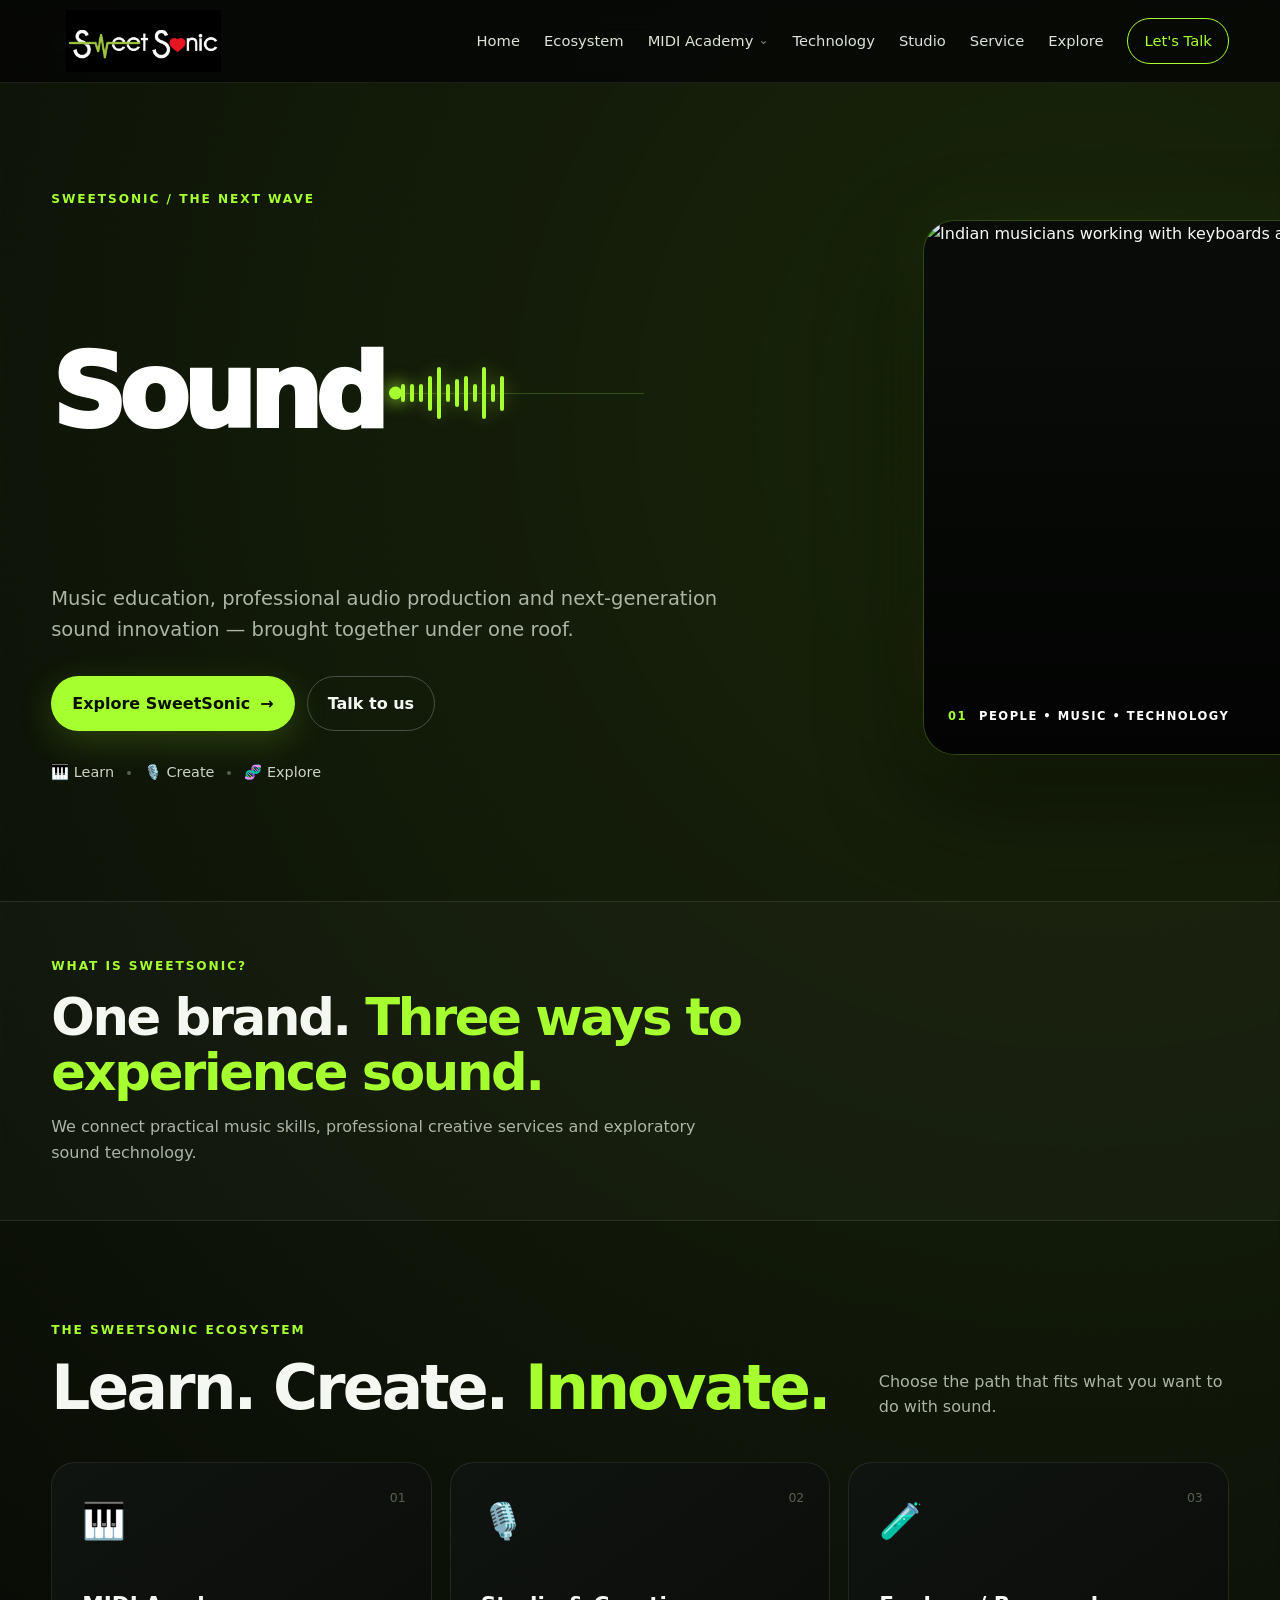
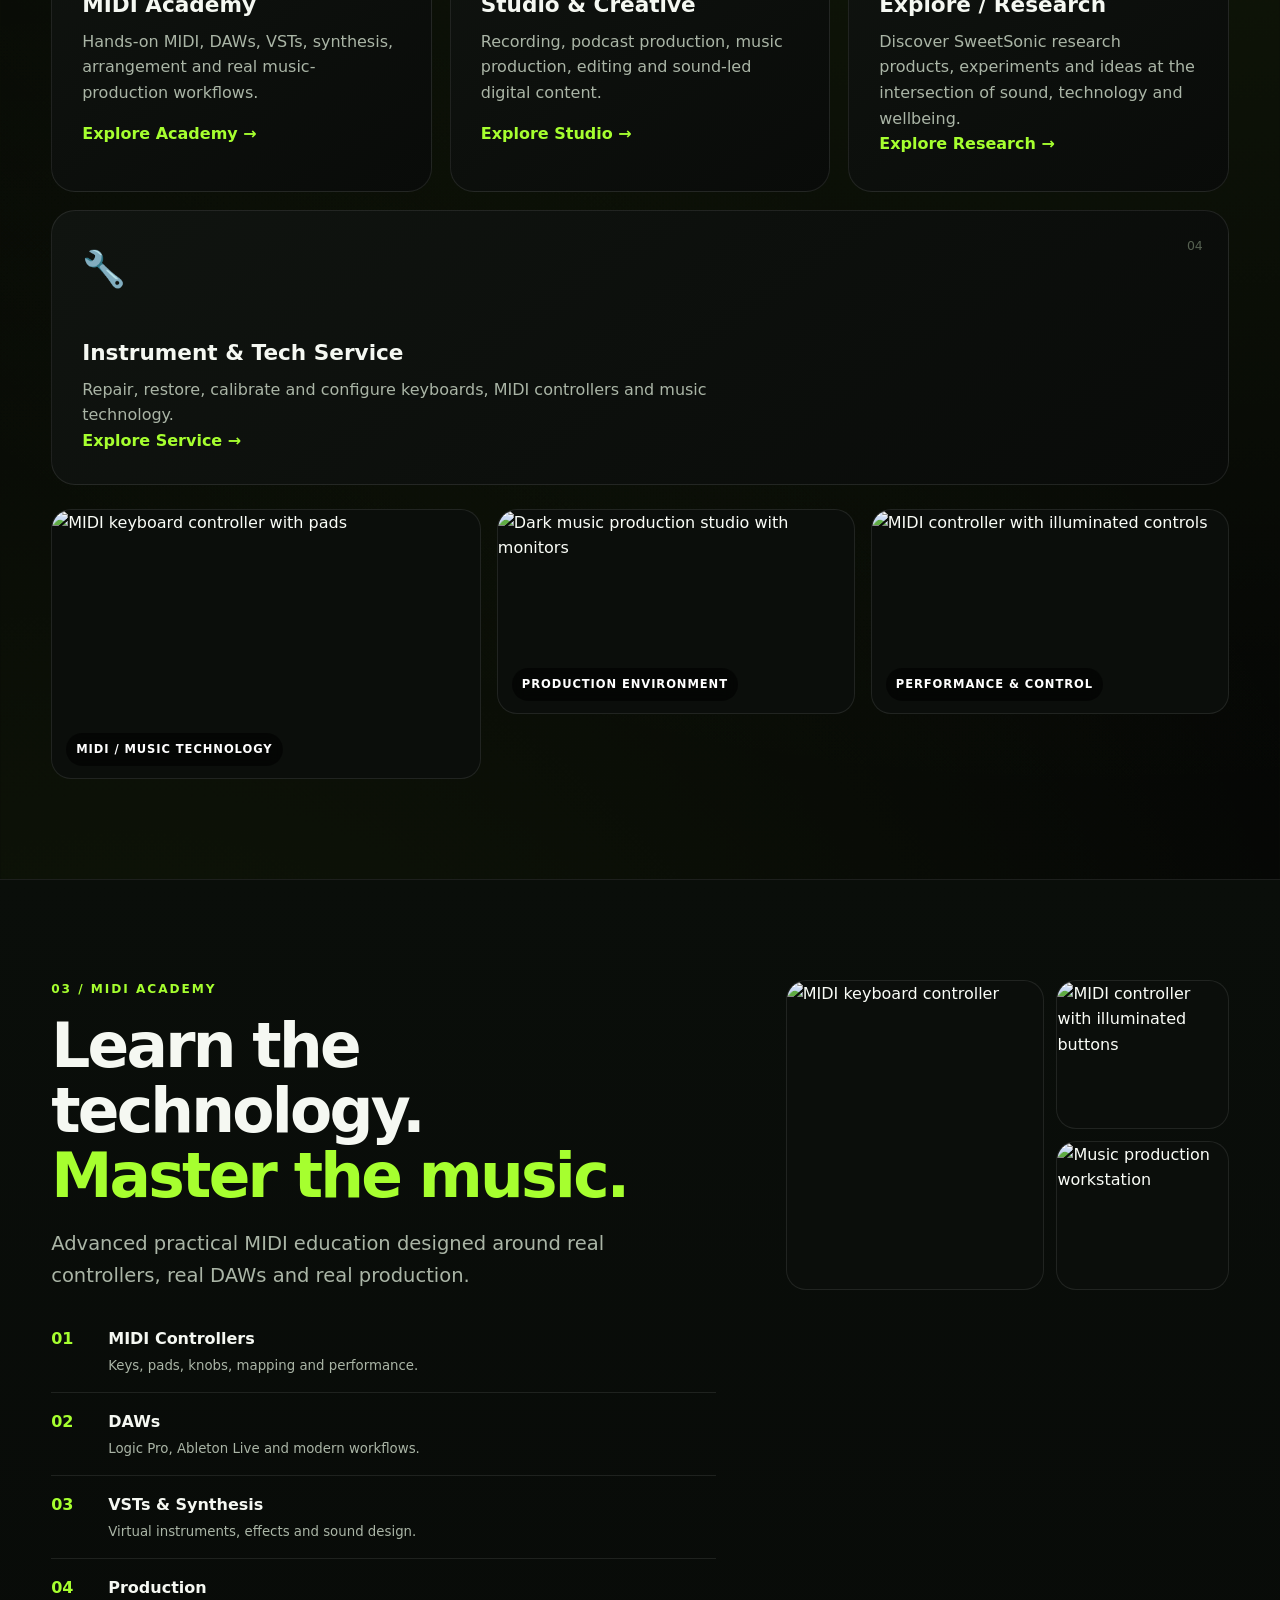
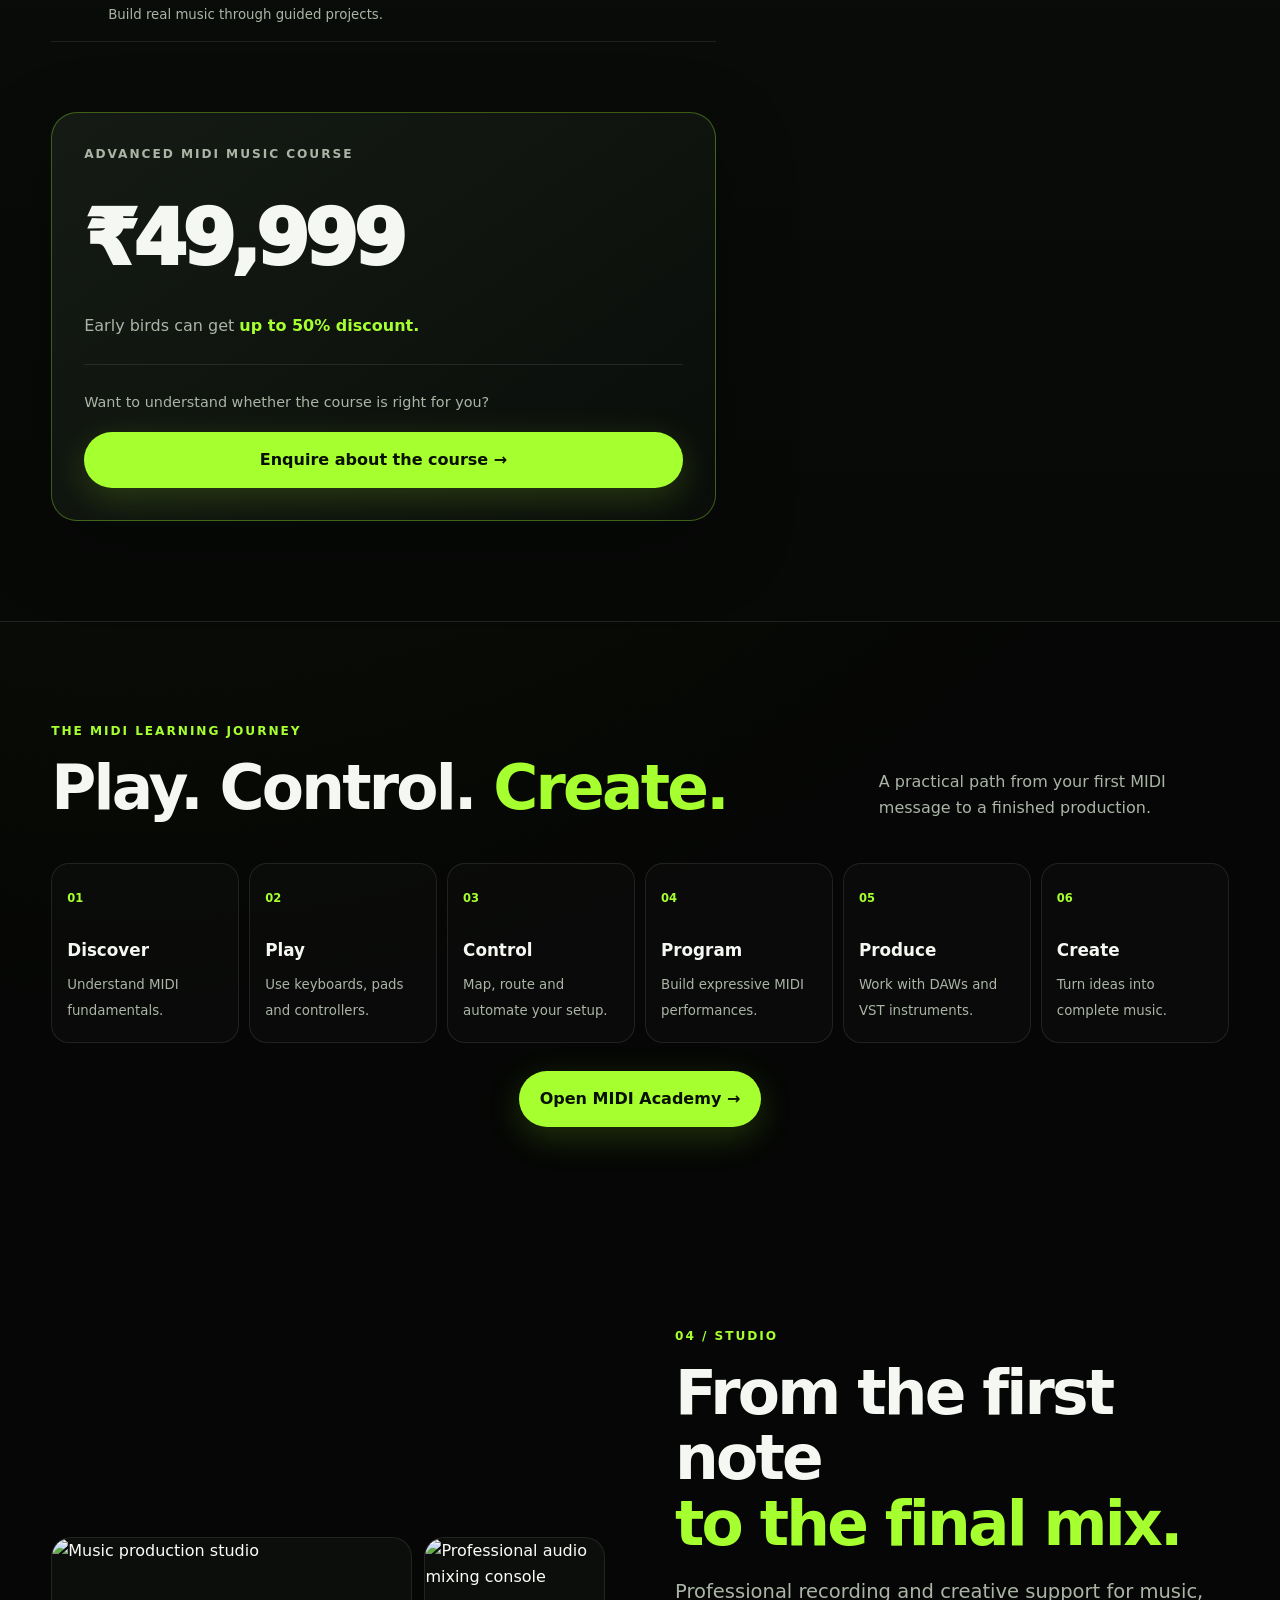
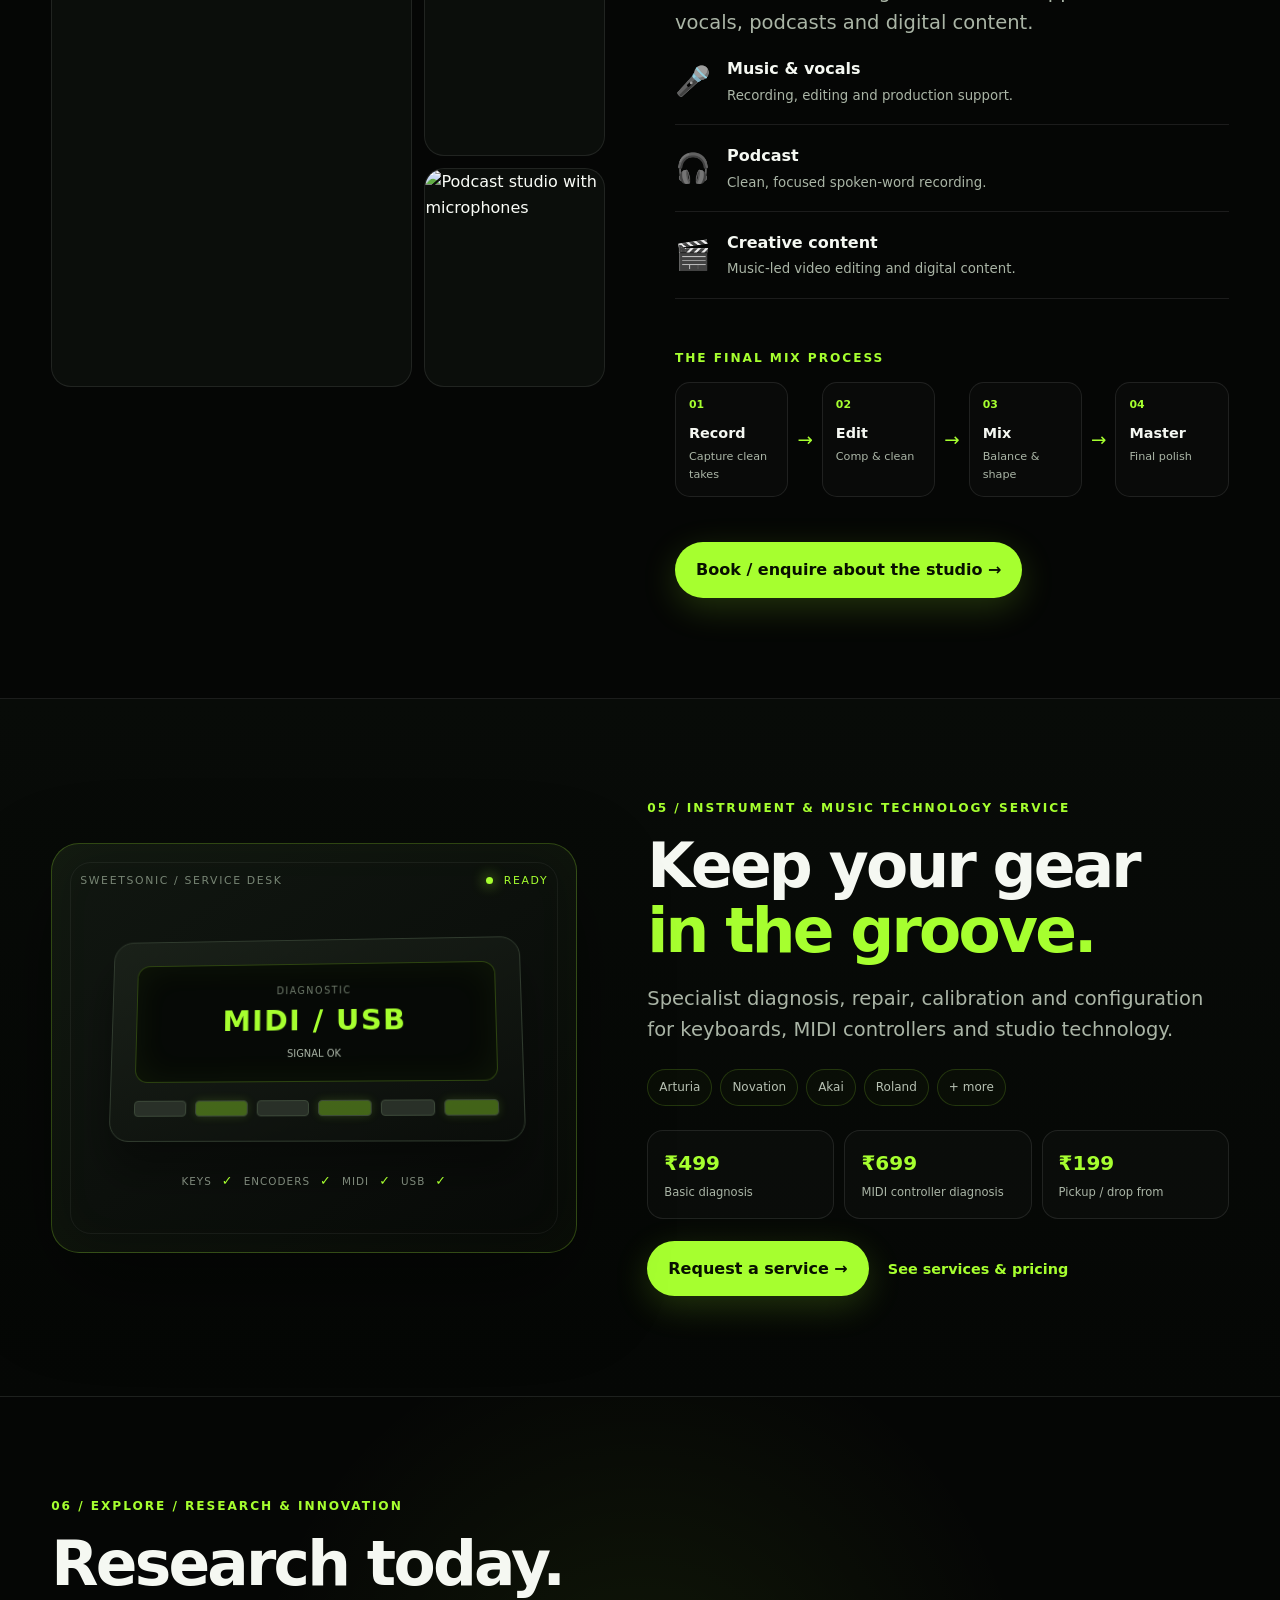
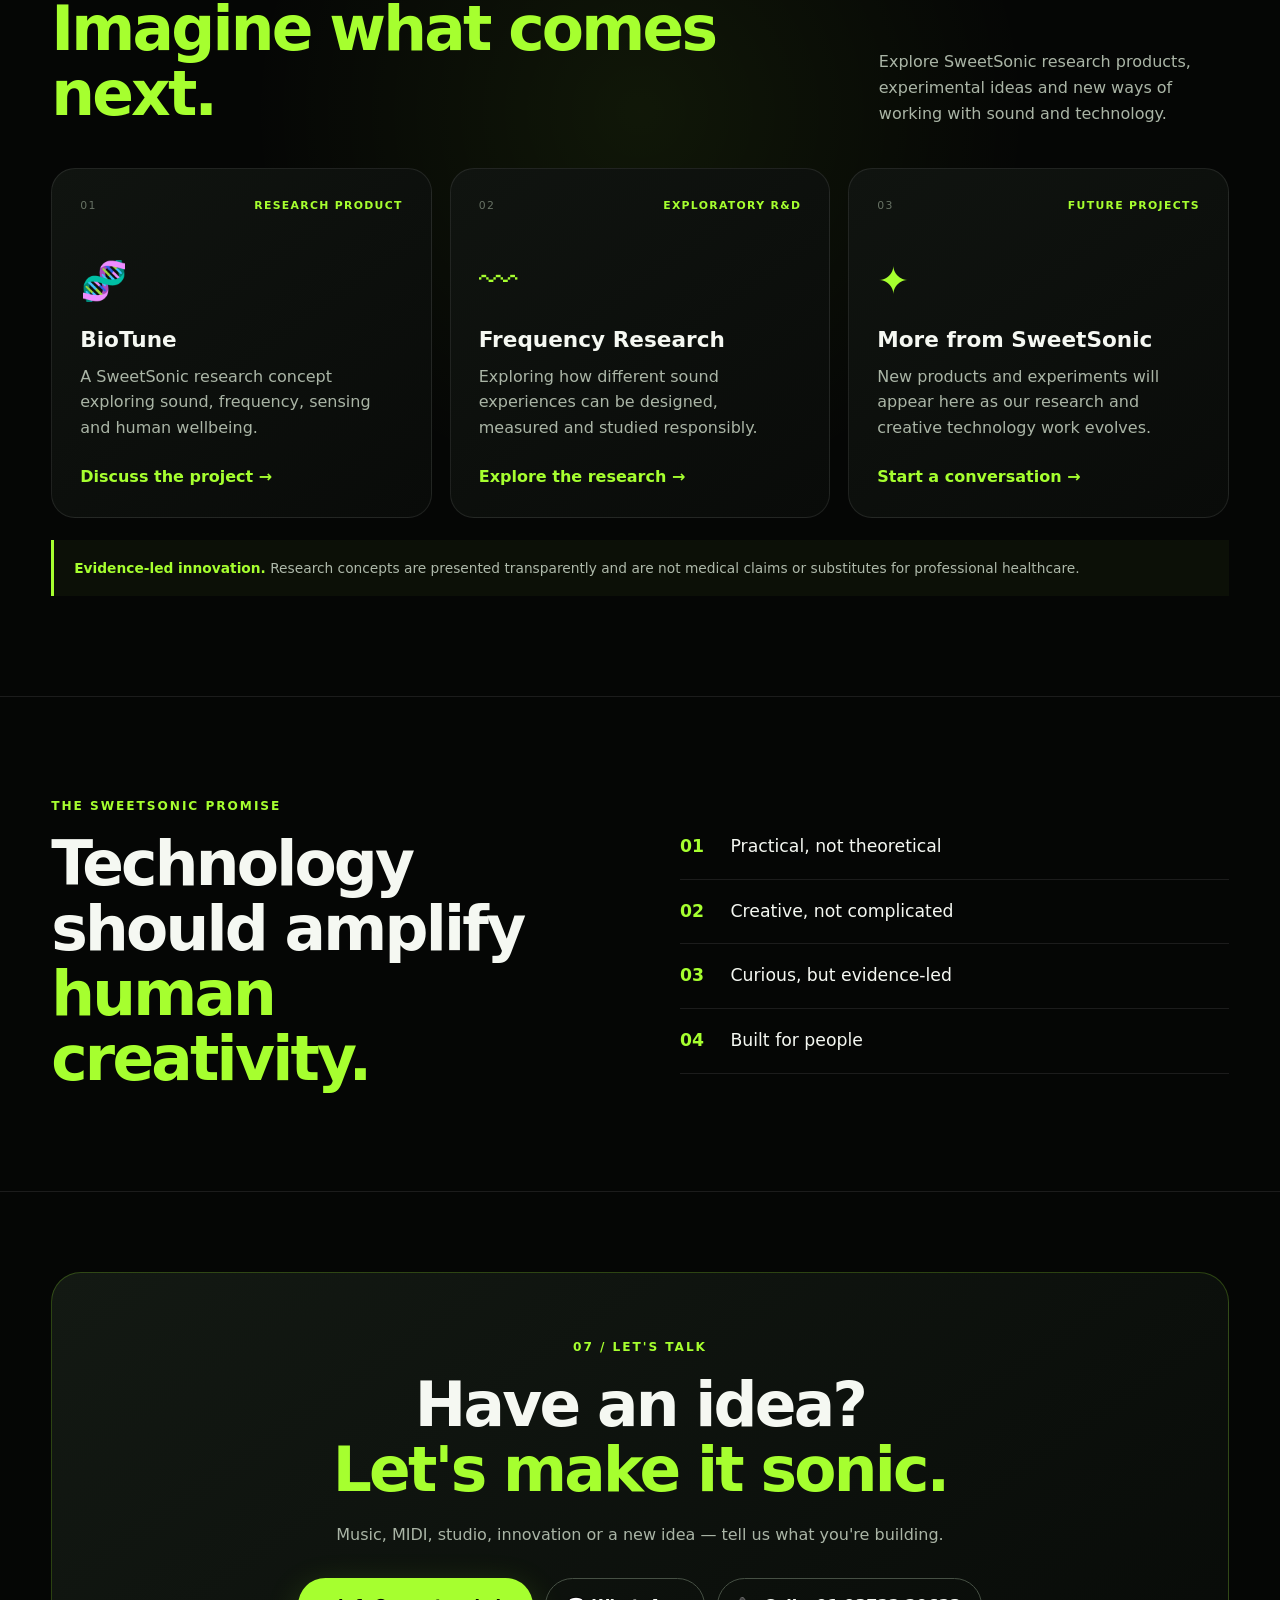
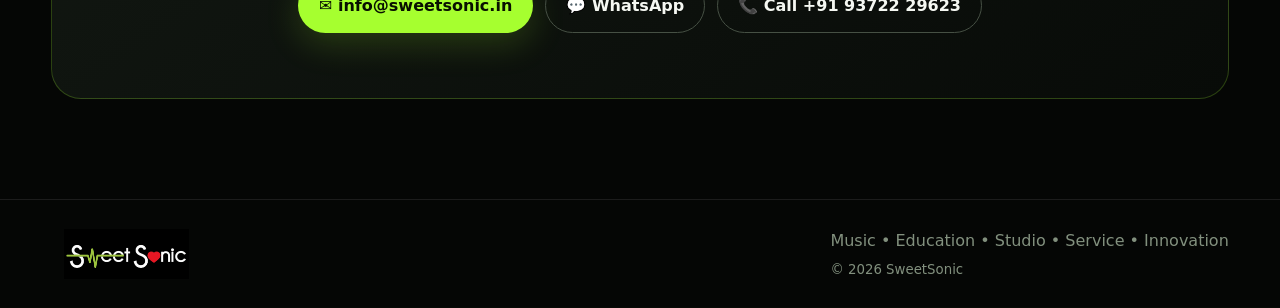
==== index.html @ 9c57d152 "Add files via upload DJ course SEO  BioTune move" ====
<!doctype html>
<html lang="en">
<head>
  <meta charset="utf-8">
  <meta name="viewport" content="width=device-width,initial-scale=1">
  <meta name="description" content="SweetSonic — music education, recording, creative technology and exploratory research.">
  <meta name="theme-color" content="#050605">
  <title>SweetSonic — Sound. Technology. Creativity.</title>
  <link rel="stylesheet" href="styles.css">
</head>
<body>
  <header class="site-header">
    <div class="container nav">
      <a class="brand" href="#home" aria-label="SweetSonic home">
        <img src="assets/SweetSonicLogo.jpg" alt="SweetSonic logo">
      </a>
      <button class="menu-toggle" aria-label="Open menu" aria-expanded="false">☰</button>
      <nav class="nav-links" aria-label="Primary navigation">
        <a href="index.html#home">Home</a>
        <a href="index.html#ecosystem">Ecosystem</a>
        <div class="nav-dropdown">
          <a class="nav-parent" href="midi-academy.html">MIDI Academy <span>⌄</span></a>
          <div class="nav-menu">
            <a href="midi-academy.html">Academy Overview</a>
            <a href="midi-curriculum.html">Course Curriculum</a>
            <a href="midi-lab.html">MIDI Lab</a>
            <a href="midi-projects.html">Practical Projects</a>
            <a href="midi-enrol.html">Fees & Enrolment</a>
          </div>
        </div>
        <a href="index.html#ecosystem">Technology</a><a href="index.html#studio">Studio</a>
        <a href="instrument-service.html">Service</a>
        <a href="index.html#explore">Explore</a>
        <a href="index.html#contact" class="nav-cta">Let's Talk</a>
      </nav>
    </div>
  </header>

  <main id="home">
    <section class="hero section-grid">
      <div class="hero-copy reveal">
        <p class="eyebrow">SWEETSONIC / THE NEXT WAVE</p>
        <div class="hero-title" aria-label="Sound, Technology, Creativity">
          <div class="hero-word active" data-stage="sound">
            <span class="word-main">Sound</span>
            <span class="word-signal" aria-hidden="true">
              <i></i><i></i><i></i><i></i><i></i><i></i><i></i><i></i><i></i><i></i><i></i><i></i>
              <b></b>
            </span>
          </div>
          <div class="hero-word" data-stage="technology">
            <span class="word-main">Technology</span>
            <span class="tech-circuit" aria-hidden="true">
              <i></i><i></i><i></i><i></i>
              <b></b><b></b><b></b>
            </span>
          </div>
          <div class="hero-word" data-stage="creativity">
            <span class="word-main">Creativity</span>
            <span class="word-heart" aria-hidden="true">♥</span>
          </div>
        </div>
        <p class="hero-lead">
          Music education, professional audio production and next-generation sound innovation —
          brought together under one roof.
        </p>
        <div class="actions">
          <a class="btn btn-primary" href="#ecosystem">Explore SweetSonic <span>→</span></a>
          <a class="btn btn-ghost" href="#contact">Talk to us</a>
        </div>
        <div class="micro-proof">
          <span>🎹 Learn</span><i></i><span>🎙️ Create</span><i></i><span>🧬 Explore</span>
        </div>
      </div>

      <div class="hero-visual reveal">
        <div class="orb orb-a"></div>
        <div class="orb orb-b"></div>
        <div class="hero-media-carousel" aria-label="SweetSonic music, technology and people showcase">
          <div class="hero-slide active">
            <img src="assets/sweetsonic-hero-people-gear.jpg" alt="Indian musicians working with keyboards and music technology in a studio">
            <div class="hero-slide-caption"><span>01</span><strong>PEOPLE • MUSIC • TECHNOLOGY</strong></div>
          </div>
          <div class="hero-slide">
            <img src="https://images.unsplash.com/photo-1781624448097-4e78d7d919f3?auto=format&fit=crop&fm=jpg&q=85&w=1800" alt="MIDI keyboard controller and modern music production setup">
            <div class="hero-slide-caption"><span>02</span><strong>MIDI • GEAR • CREATION</strong></div>
          </div>
          <div class="hero-slide">
            <img src="https://images.unsplash.com/photo-1712530708772-49749a0bad58?auto=format&fit=crop&fm=jpg&q=85&w=1800" alt="Music producer working in a professional recording studio">
            <div class="hero-slide-caption"><span>03</span><strong>STUDIO • PRODUCTION • SOUND</strong></div>
          </div>
          <div class="hero-slide-dots" aria-hidden="true"><i class="active"></i><i></i><i></i></div>
        </div>
      </div>
    </section>

    <section class="positioning">
      <div class="container positioning-inner reveal">
        <p class="eyebrow">WHAT IS SWEETSONIC?</p>
        <h2>One brand. <span>Three ways to experience sound.</span></h2>
        <p>We connect practical music skills, professional creative services and exploratory sound technology.</p>
      </div>
    </section>

    <section id="ecosystem" class="section">
      <div class="container">
        <div class="section-heading reveal">
          <div><p class="eyebrow">THE SWEETSONIC ECOSYSTEM</p><h2>Learn. Create. <span>Innovate.</span></h2></div>
          <p>Choose the path that fits what you want to do with sound.</p>
        </div>
        <div class="eco-grid">
          <article class="eco-card reveal">
            <div class="card-number">01</div>
            <div class="icon">🎹</div>
            <h3>MIDI Academy</h3>
            <p>Hands-on MIDI, DAWs, VSTs, synthesis, arrangement and real music-production workflows.</p>
            <a href="midi-academy.html">Explore Academy →</a>
          </article>
          <article class="eco-card reveal">
            <div class="card-number">02</div>
            <div class="icon">🎙️</div>
            <h3>Studio & Creative</h3>
            <p>Recording, podcast production, music production, editing and sound-led digital content.</p>
            <a href="#studio">Explore Studio →</a>
          </article>
          <article class="eco-card reveal">
            <div class="card-number">03</div>
            <div class="icon">🧪</div>
            <h3>Explore / Research</h3>
            <p>Discover SweetSonic research products, experiments and ideas at the intersection of sound, technology and wellbeing.</p>
            <a href="#explore">Explore Research →</a>
          </article>
          <article class="eco-card reveal service-eco-card">
            <div class="card-number">04</div>
            <div class="icon">🔧</div>
            <h3>Instrument & Tech Service</h3>
            <p>Repair, restore, calibrate and configure keyboards, MIDI controllers and music technology.</p>
            <a href="instrument-service.html">Explore Service →</a>
          </article>
        </div>

      <div class="ecosystem-gallery reveal">
        <figure><img src="https://images.unsplash.com/photo-1781624448097-4e78d7d919f3?auto=format&fit=crop&fm=jpg&ixid=M3wxMjA3fDB8MHxwaG90by1wYWd8Hx8fGVufDB8fHx8fA%3D%3D&ixlib=rb-4.1.0&q=60&w=3000" alt="MIDI keyboard controller with pads"><figcaption>MIDI / Music Technology</figcaption></figure>
        <figure><img src="https://images.unsplash.com/photo-1712530708772-49749a0bad58?auto=format&fit=crop&fm=jpg&ixid=M3wxMjA3fDB8MHxwaG90by1wYWd8Hx8fGVufDB8fHx8fA%3D%3D&ixlib=rb-4.1.0&q=60&w=3000" alt="Dark music production studio with monitors"><figcaption>Production Environment</figcaption></figure>
        <figure><img src="https://images.unsplash.com/photo-1783910823192-0d5c1f054730?auto=format&fit=crop&fm=jpg&ixid=M3wxMjA3fDB8MHxwaG90by1wYWd8Hx8fGVufDB8fHx8fA%3D%3D&ixlib=rb-4.1.0&q=60&w=3000" alt="MIDI controller with illuminated controls"><figcaption>Performance & Control</figcaption></figure>
      </div>
    </div>
    </section>

    <section id="academy" class="section dark-band">
      <div class="container money-grid">
        <div class="reveal">
          <p class="eyebrow">03 / MIDI ACADEMY</p>
          <h2>Learn the technology.<br><span>Master the music.</span></h2>
          <p class="lead">Advanced practical MIDI education designed around real controllers, real DAWs and real production.</p>
          <div class="feature-list">
            <div><b>01</b><span><strong>MIDI Controllers</strong><small>Keys, pads, knobs, mapping and performance.</small></span></div>
            <div><b>02</b><span><strong>DAWs</strong><small>Logic Pro, Ableton Live and modern workflows.</small></span></div>
            <div><b>03</b><span><strong>VSTs & Synthesis</strong><small>Virtual instruments, effects and sound design.</small></span></div>
            <div><b>04</b><span><strong>Production</strong><small>Build real music through guided projects.</small></span></div>
          </div>
        </div>
        <div class="academy-gallery reveal">
          <figure class="academy-main"><img src="https://images.unsplash.com/photo-1781624448097-4e78d7d919f3?auto=format&fit=crop&fm=jpg&ixid=M3wxMjA3fDB8MHxwaG90by1wYWd8Hx8fGVufDB8fHx8fA%3D%3D&ixlib=rb-4.1.0&q=60&w=3000" alt="MIDI keyboard controller"></figure>
          <div class="academy-mini">
            <figure><img src="https://images.unsplash.com/photo-1783910823192-0d5c1f054730?auto=format&fit=crop&fm=jpg&ixid=M3wxMjA3fDB8MHxwaG90by1wYWd8Hx8fGVufDB8fHx8fA%3D%3D&ixlib=rb-4.1.0&q=60&w=3000" alt="MIDI controller with illuminated buttons"></figure>
            <figure><img src="https://images.unsplash.com/photo-1712530708772-49749a0bad58?auto=format&fit=crop&fm=jpg&ixid=M3wxMjA3fDB8MHxwaG90by1wYWd8Hx8fGVufDB8fHx8fA%3D%3D&ixlib=rb-4.1.0&q=60&w=3000" alt="Music production workstation"></figure>
          </div>
        </div>
        <aside class="price-card reveal">
          <p class="eyebrow">ADVANCED MIDI MUSIC COURSE</p>
          <div class="price">₹49,999</div>
          <p>Early birds can get <strong>up to 50% discount.</strong></p>
          <div class="price-divider"></div>
          <p class="small">Want to understand whether the course is right for you?</p>
          <a class="btn btn-primary full" href="mailto:info@sweetsonic.in?subject=MIDI%20Academy%20Enquiry">Enquire about the course →</a>
        </aside>
      </div>
    </section>

    <section class="section academy-journey-home">
      <div class="container">
        <div class="section-heading reveal">
          <div><p class="eyebrow">THE MIDI LEARNING JOURNEY</p><h2>Play. Control. <span>Create.</span></h2></div>
          <p>A practical path from your first MIDI message to a finished production.</p>
        </div>
        <div class="journey-grid">
          <a class="journey-card reveal" href="midi-curriculum.html"><b>01</b><strong>Discover</strong><small>Understand MIDI fundamentals.</small></a>
          <a class="journey-card reveal" href="midi-curriculum.html"><b>02</b><strong>Play</strong><small>Use keyboards, pads and controllers.</small></a>
          <a class="journey-card reveal" href="midi-lab.html"><b>03</b><strong>Control</strong><small>Map, route and automate your setup.</small></a>
          <a class="journey-card reveal" href="midi-curriculum.html"><b>04</b><strong>Program</strong><small>Build expressive MIDI performances.</small></a>
          <a class="journey-card reveal" href="midi-lab.html"><b>05</b><strong>Produce</strong><small>Work with DAWs and VST instruments.</small></a>
          <a class="journey-card reveal" href="midi-projects.html"><b>06</b><strong>Create</strong><small>Turn ideas into complete music.</small></a>
        </div>
        <div class="center-action reveal"><a class="btn btn-primary" href="midi-academy.html">Open MIDI Academy →</a></div>
      </div>
    </section>

    <section id="studio" class="section">
      <div class="container studio-grid">
        <div class="studio-visual reveal">
          <div class="studio-photo-grid">
            <figure class="studio-photo-main"><img src="https://images.unsplash.com/photo-1712530708772-49749a0bad58?auto=format&fit=crop&fm=jpg&ixid=M3wxMjA3fDB8MHxwaG90by1wYWd8Hx8fGVufDB8fHx8fA%3D%3D&ixlib=rb-4.1.0&q=60&w=3000" alt="Music production studio"></figure>
            <figure class="studio-photo-small"><img src="https://images.unsplash.com/photo-1780348579246-205054d586a0?auto=format&fit=crop&fm=jpg&ixid=M3wxMjA3fDB8MHxwaG90by1wYWd8Hx8fGVufDB8fHx8fA%3D%3D&ixlib=rb-4.1.0&q=60&w=3000" alt="Professional audio mixing console"></figure>
            <figure class="studio-photo-small"><img src="https://images.unsplash.com/photo-1782274265689-4f10a91d4abb?auto=format&fit=crop&fm=jpg&ixid=M3wxMjA3fDB8MHxwaG90by1wYWd8Hx8fGVufDB8fHx8fA%3D%3D&ixlib=rb-4.1.0&q=60&w=3000" alt="Podcast studio with microphones"></figure>
          </div>
        </div>
        <div class="reveal">
          <p class="eyebrow">04 / STUDIO</p>
          <h2>From the first note<br><span>to the final mix.</span></h2>
          <p class="lead">Professional recording and creative support for music, vocals, podcasts and digital content.</p>
          <div class="service-row"><span>🎤</span><div><strong>Music & vocals</strong><small>Recording, editing and production support.</small></div></div>
          <div class="service-row"><span>🎧</span><div><strong>Podcast</strong><small>Clean, focused spoken-word recording.</small></div></div>
          <div class="service-row"><span>🎬</span><div><strong>Creative content</strong><small>Music-led video editing and digital content.</small></div></div>
          <div class="mix-flow reveal">
            <p class="eyebrow">THE FINAL MIX PROCESS</p>
            <div class="mix-steps">
              <div><b>01</b><strong>Record</strong><small>Capture clean takes</small></div>
              <span>→</span>
              <div><b>02</b><strong>Edit</strong><small>Comp & clean</small></div>
              <span>→</span>
              <div><b>03</b><strong>Mix</strong><small>Balance & shape</small></div>
              <span>→</span>
              <div><b>04</b><strong>Master</strong><small>Final polish</small></div>
            </div>
          </div>
          <a class="btn btn-primary" href="mailto:info@sweetsonic.in?subject=SweetSonic%20Studio%20Enquiry">Book / enquire about the studio →</a>
        </div>
      </div>
    </section>

    <section id="service" class="section service-section">
      <div class="container service-home-grid">
        <div class="service-console reveal">
          <div class="service-console-top"><span>SWEETSONIC / SERVICE DESK</span><span class="service-status"><i></i> READY</span></div>
          <div class="service-device">
            <div class="device-screen"><small>DIAGNOSTIC</small><strong>MIDI / USB</strong><em>SIGNAL OK</em></div>
            <div class="device-controls"><span></span><span></span><span></span><span></span><span></span><span></span></div>
          </div>
          <div class="service-readout"><span>KEYS</span><b>✓</b><span>ENCODERS</span><b>✓</b><span>MIDI</span><b>✓</b><span>USB</span><b>✓</b></div>
        </div>
        <div class="reveal">
          <p class="eyebrow">05 / INSTRUMENT & MUSIC TECHNOLOGY SERVICE</p>
          <h2>Keep your gear<br><span>in the groove.</span></h2>
          <p class="lead">Specialist diagnosis, repair, calibration and configuration for keyboards, MIDI controllers and studio technology.</p>
          <div class="service-pill-row"><span>Arturia</span><span>Novation</span><span>Akai</span><span>Roland</span><span>+ more</span></div>
          <div class="service-mini-grid">
            <div><b>₹499</b><small>Basic diagnosis</small></div>
            <div><b>₹699</b><small>MIDI controller diagnosis</small></div>
            <div><b>₹199</b><small>Pickup / drop from</small></div>
          </div>
          <a class="btn btn-primary" href="instrument-service.html">Request a service →</a>
          <a class="text-link" href="instrument-service.html">See services & pricing</a>
        </div>
      </div>
    </section>

    <section id="explore" class="section explore-section">
      <div class="container">
        <div class="section-heading reveal">
          <div><p class="eyebrow">06 / EXPLORE / RESEARCH & INNOVATION</p><h2>Research today.<br><span>Imagine what comes next.</span></h2></div>
          <p>Explore SweetSonic research products, experimental ideas and new ways of working with sound and technology.</p>
        </div>
        <div class="research-grid">
          <article class="research-card reveal">
            <div class="research-card-top"><span>01</span><b>RESEARCH PRODUCT</b></div>
            <div class="research-icon">🧬</div>
            <h3>BioTune</h3>
            <p>A SweetSonic research concept exploring sound, frequency, sensing and human wellbeing.</p>
            <a href="#contact">Discuss the project →</a>
          </article>
          <article class="research-card reveal">
            <div class="research-card-top"><span>02</span><b>EXPLORATORY R&D</b></div>
            <div class="research-icon">〰</div>
            <h3>Frequency Research</h3>
            <p>Exploring how different sound experiences can be designed, measured and studied responsibly.</p>
            <a href="#contact">Explore the research →</a>
          </article>
          <article class="research-card reveal">
            <div class="research-card-top"><span>03</span><b>FUTURE PROJECTS</b></div>
            <div class="research-icon">✦</div>
            <h3>More from SweetSonic</h3>
            <p>New products and experiments will appear here as our research and creative technology work evolves.</p>
            <a href="#contact">Start a conversation →</a>
          </article>
        </div>
        <div class="research-note reveal"><strong>Evidence-led innovation.</strong> Research concepts are presented transparently and are not medical claims or substitutes for professional healthcare.</div>
      </div>
    </section>

    <section class="section proof">
      <div class="container proof-grid">
        <div class="reveal"><p class="eyebrow">THE SWEETSONIC PROMISE</p><h2>Technology should amplify <span>human creativity.</span></h2></div>
        <div class="promise-list reveal">
          <p><b>01</b> Practical, not theoretical</p>
          <p><b>02</b> Creative, not complicated</p>
          <p><b>03</b> Curious, but evidence-led</p>
          <p><b>04</b> Built for people</p>
        </div>
      </div>
    </section>

    <section id="contact" class="section contact">
      <div class="container contact-card reveal">
        <p class="eyebrow">07 / LET'S TALK</p>
        <h2>Have an idea?<br><span>Let's make it sonic.</span></h2>
        <p>Music, MIDI, studio, innovation or a new idea — tell us what you're building.</p>
        <div class="contact-actions">
          <a class="btn btn-primary" href="mailto:info@sweetsonic.in?subject=SweetSonic%20Enquiry">✉️ info@sweetsonic.in</a>
          <a class="btn btn-ghost whatsapp-btn" href="https://wa.me/919372229623?text=Hi%20SweetSonic%2C%20I%27d%20like%20to%20know%20more." target="_blank" rel="noopener">💬 WhatsApp</a>
          <a class="btn btn-ghost" href="tel:+919372229623">📞 Call +91 93722 29623</a>
        </div>
      </div>
    </section>
  </main>

  <footer>
    <div class="container footer-inner">
      <img src="assets/SweetSonicLogo.jpg" alt="SweetSonic" class="footer-logo">
      <div><span>Music • Education • Studio • Service • Innovation</span><small>© <span id="year"></span> SweetSonic</small></div>
    </div>
  </footer>
  <script src="script.js"></script>
</body>
</html>
---- styles.css ----
:root{
  --green:#a6ff2f;--green2:#72cf00;--red:#ff2633;--bg:#050605;--panel:#0d100d;
  --panel2:#121712;--text:#f5f8f2;--muted:#aab5a6;--line:rgba(255,255,255,.09);
  --max:1180px;
}
*{box-sizing:border-box;margin:0;padding:0}
html{scroll-behavior:smooth}
body{font-family:Inter,ui-sans-serif,system-ui,-apple-system,BlinkMacSystemFont,"Segoe UI",sans-serif;background:
radial-gradient(circle at 85% 5%,rgba(166,255,47,.13),transparent 25%),
radial-gradient(circle at 10% 35%,rgba(166,255,47,.07),transparent 24%),var(--bg);
color:var(--text);line-height:1.6;overflow-x:hidden}
a{text-decoration:none;color:inherit}.container{width:min(92%,var(--max));margin:auto}
.site-header{position:sticky;top:0;z-index:100;background:rgba(5,6,5,.86);backdrop-filter:blur(16px);border-bottom:1px solid var(--line)}
.nav{min-height:82px;display:flex;align-items:center;justify-content:space-between;gap:24px}
.brand{display:flex;align-items:center;min-width:0}.brand img{width:185px;height:auto;max-height:62px;object-fit:contain;display:block}
.nav-links{display:flex;align-items:center;gap:24px;font-size:.92rem;color:#dbe4d7}
.nav-links a{transition:.2s}.nav-links a:hover{color:var(--green)}
.nav-cta{border:1px solid var(--green);padding:10px 16px;border-radius:999px;color:var(--green)!important}
.menu-toggle{display:none;background:none;border:0;color:white;font-size:1.7rem}
.section{padding:100px 0}.section-grid{width:min(92%,var(--max));margin:auto}
.hero{min-height:calc(100vh - 82px);display:grid;grid-template-columns:1.05fr .95fr;gap:50px;align-items:center;padding-top:70px;padding-bottom:80px}
.eyebrow{color:var(--green);letter-spacing:.16em;text-transform:uppercase;font-size:.76rem;font-weight:900;margin-bottom:14px}
h1,h2,h3{line-height:1.06}h1{font-size:clamp(3.2rem,7vw,6.8rem);letter-spacing:-.055em}
h1 span,h2 span{color:var(--green)}
h2{font-size:clamp(2.4rem,4.8vw,4.5rem);letter-spacing:-.045em}
h3{font-size:1.35rem}.hero-lead,.lead{color:var(--muted);font-size:clamp(1.05rem,1.7vw,1.22rem);max-width:680px;margin-top:20px}
.actions{display:flex;gap:12px;flex-wrap:wrap;margin-top:30px}.btn{display:inline-flex;align-items:center;justify-content:center;gap:10px;padding:14px 20px;border-radius:999px;font-weight:900;transition:.25s;border:1px solid transparent}
.btn-primary{background:var(--green);color:#081000;box-shadow:0 10px 35px rgba(166,255,47,.18)}.btn-primary:hover{transform:translateY(-2px);filter:brightness(1.06)}
.btn-ghost{border-color:#465044;color:var(--text)}.whatsapp-btn{border-color:#465044}.btn-ghost:hover{border-color:var(--green);color:var(--green)}
.micro-proof{display:flex;gap:13px;align-items:center;color:#cbd4c8;font-size:.9rem;margin-top:30px}.micro-proof i{width:4px;height:4px;background:#556052;border-radius:50%}
.hero-visual{min-height:500px;position:relative;display:grid;place-items:center}
.orb{position:absolute;border-radius:50%;filter:blur(2px);border:1px solid rgba(166,255,47,.3)}.orb-a{width:210px;height:210px;right:0;top:30px;box-shadow:0 0 80px rgba(166,255,47,.12)}.orb-b{width:120px;height:120px;left:10px;bottom:40px;box-shadow:0 0 60px rgba(255,38,51,.12);border-color:rgba(255,38,51,.22)}
.positioning{border-top:1px solid var(--line);border-bottom:1px solid var(--line);background:rgba(255,255,255,.018)}.positioning-inner{padding:55px 0}.positioning h2{font-size:clamp(2rem,4vw,3.6rem);max-width:820px}.positioning p:last-child{color:var(--muted);margin-top:15px;max-width:650px}
.section-heading{display:flex;justify-content:space-between;gap:40px;align-items:end;margin-bottom:42px}.section-heading>p{color:var(--muted);max-width:350px}
.eco-grid{display:grid;grid-template-columns:repeat(3,1fr);gap:18px}.eco-card{min-height:330px;padding:30px;border:1px solid var(--line);background:linear-gradient(145deg,#101410,#090b09);border-radius:24px;position:relative;transition:.3s}.eco-card:hover{transform:translateY(-6px);border-color:rgba(166,255,47,.35)}.card-number{position:absolute;top:25px;right:25px;color:#566151;font-size:.78rem}.icon{font-size:2.2rem;margin-bottom:45px}.eco-card h3{margin-bottom:12px}.eco-card p{color:var(--muted);min-height:92px}.eco-card a{color:var(--green);font-weight:800}
.dark-band{background:linear-gradient(180deg,#0a0e0a,#070907);border-top:1px solid var(--line);border-bottom:1px solid var(--line)}.money-grid{display:grid;grid-template-columns:1.2fr .8fr;gap:70px;align-items:start}.feature-list{margin-top:35px;display:grid;gap:16px}.feature-list>div{display:grid;grid-template-columns:45px 1fr;gap:12px;padding-bottom:15px;border-bottom:1px solid var(--line)}.feature-list b{color:var(--green)}.feature-list strong,.feature-list small{display:block}.feature-list small{color:var(--muted);margin-top:4px}.price-card{background:linear-gradient(145deg,#151b14,#0a0d0a);border:1px solid rgba(166,255,47,.32);border-radius:26px;padding:32px;box-shadow:0 25px 80px rgba(0,0,0,.3)}.price{font-size:clamp(3rem,6vw,5rem);font-weight:950;letter-spacing:-.06em;margin:12px 0}.price-card>p{color:var(--muted)}.price-card strong{color:var(--green)}.price-divider{height:1px;background:var(--line);margin:26px 0}.small{font-size:.9rem}.full{width:100%;margin-top:18px}
.studio-grid{display:grid;grid-template-columns:1fr 1fr;gap:70px;align-items:center}.studio-visual{min-height:420px;display:grid;place-items:center}.console{width:min(100%,510px);height:320px;border-radius:25px;background:linear-gradient(155deg,#202620,#0a0d0a);border:1px solid #354034;transform:perspective(900px) rotateX(12deg) rotateY(-8deg);box-shadow:0 40px 70px rgba(0,0,0,.45);padding:25px}.console-screen{height:85px;border:1px solid rgba(166,255,47,.25);border-radius:12px;display:grid;place-items:center;text-align:center;color:var(--green);font-weight:900;letter-spacing:.12em;background:#070a07;box-shadow:inset 0 0 30px rgba(166,255,47,.06)}.console-screen small{font-size:.55rem;color:#71806d}.faders{display:flex;justify-content:space-around;margin-top:26px}.faders i{width:9px;height:90px;background:linear-gradient(to top,var(--green) 35%,#2d362c 35%);border-radius:5px}.knobs{display:flex;gap:18px;margin-top:18px}.knobs b{width:20px;height:20px;border-radius:50%;border:3px solid #606a5e;background:#151a14}.service-row{display:flex;gap:16px;align-items:center;padding:18px 0;border-bottom:1px solid var(--line)}.service-row>span{font-size:1.8rem}.service-row strong,.service-row small{display:block}.service-row small{color:var(--muted);margin-top:3px}.studio-grid .btn{margin-top:25px}
.bio-section{background:radial-gradient(circle at 50% 45%,rgba(166,255,47,.08),transparent 42%)}.bio-loop{display:grid;grid-template-columns:1fr auto 1fr auto 1fr auto 1fr;gap:14px;align-items:center}.loop-node{min-height:150px;padding:22px;border:1px solid var(--line);border-radius:20px;background:rgba(10,13,10,.8)}.loop-node b{display:block;color:var(--green);font-size:.75rem}.loop-node strong{display:block;margin:18px 0 5px}.loop-node small{color:var(--muted)}.loop-arrow{color:var(--green);font-size:1.5rem}.frequency-strip{display:grid;grid-template-columns:repeat(5,1fr);margin-top:25px;border:1px solid var(--line);border-radius:18px;overflow:hidden}.frequency-strip div{padding:20px;border-right:1px solid var(--line);background:rgba(255,255,255,.018)}.frequency-strip div:last-child{border:0}.frequency-strip strong,.frequency-strip small{display:block}.frequency-strip strong{color:var(--green)}.frequency-strip small{color:var(--muted);margin-top:5px}.disclaimer{margin-top:18px;padding:18px 20px;border-left:3px solid var(--green);background:rgba(166,255,47,.04);color:#aeb9aa;font-size:.86rem}.disclaimer strong{color:var(--green)}
.proof{border-top:1px solid var(--line);border-bottom:1px solid var(--line)}.proof-grid{display:grid;grid-template-columns:1fr 1fr;gap:80px;align-items:center}.promise-list{display:grid;gap:0}.promise-list p{padding:18px 0;border-bottom:1px solid var(--line);font-size:1.08rem}.promise-list b{display:inline-block;color:var(--green);width:45px}
.contact{padding-top:80px}.contact-card{padding:65px;border-radius:30px;background:linear-gradient(145deg,#131913,#080b08);border:1px solid rgba(166,255,47,.22);text-align:center}.contact-card h2{max-width:760px;margin:auto}.contact-card>p:not(.eyebrow){color:var(--muted);max-width:620px;margin:20px auto 0}.contact-actions{display:flex;justify-content:center;gap:12px;flex-wrap:wrap;margin-top:30px}
footer{border-top:1px solid var(--line);padding:28px 0}.footer-inner{display:flex;align-items:center;justify-content:space-between;gap:20px;color:#82907e}.footer-logo{width:150px;height:auto;max-height:50px;object-fit:contain}.footer-inner small{display:block;margin-top:5px}
.reveal{opacity:0;transform:translateY(18px);transition:opacity .7s ease,transform .7s ease}.reveal.visible{opacity:1;transform:none}
@keyframes wave{0%,100%{transform:scaleY(.45)}50%{transform:scaleY(1.2)}}@keyframes pulse{50%{transform:scale(1.45);opacity:.65}}



/* SweetSonic v3.5.1 — Sound → Signal → Technology → Creativity */
.hero-title{
  min-height:clamp(210px,28vw,340px);display:flex;flex-direction:column;justify-content:center;
  position:relative;overflow:visible
}
.hero-word{
  display:flex;align-items:center;gap:18px;height:0;overflow:visible;opacity:0;
  transform:translateY(28px) scale(.985);
  transition:height .7s cubic-bezier(.2,.8,.2,1),opacity .55s ease,transform .7s ease;
  position:relative
}
.hero-word.active{height:clamp(82px,9.5vw,125px);opacity:1;transform:none}
.hero-word .word-main{
  font-size:clamp(3.5rem,8vw,7.5rem);font-weight:950;line-height:.9;
  letter-spacing:-.065em;position:relative;z-index:3
}
.hero-word[data-stage="sound"] .word-main,.hero-word[data-stage="creativity"] .word-main{color:#fff}
.hero-word[data-stage="technology"] .word-main{color:var(--green)}
.word-signal{
  width:clamp(145px,19vw,260px);height:76px;position:relative;display:flex;align-items:center;
  gap:5px;z-index:2;margin-left:2px;filter:drop-shadow(0 0 8px rgba(166,255,47,.35))
}
.word-signal:before{
  content:"";position:absolute;left:0;right:0;top:50%;height:1px;background:rgba(166,255,47,.22)
}
.word-signal i{
  width:4px;height:18px;border-radius:8px;background:var(--green);display:block;
  transform-origin:center;animation:heroBars 1.05s ease-in-out infinite
}
.word-signal i:nth-child(2n){animation-delay:-.18s}.word-signal i:nth-child(3n){animation-delay:-.36s}
.word-signal i:nth-child(4n){height:35px}.word-signal i:nth-child(5n){height:52px}
.word-signal i:nth-child(7n){height:28px}
.word-signal b{
  position:absolute;left:-12px;top:50%;width:13px;height:13px;border-radius:50%;
  background:var(--green);box-shadow:0 0 18px var(--green);
  transform:translateY(-50%);animation:signalTravel 2.2s linear infinite
}
.digital-signal i{height:10px;animation:digitalBars 1.1s steps(3,end) infinite}
.digital-signal i:nth-child(2n){height:25px}.digital-signal i:nth-child(4n){height:42px}
.digital-signal b{animation:signalTravel 1.7s linear infinite}
.word-heart{
  color:var(--red);font-size:clamp(3rem,6vw,5.5rem);line-height:1;
  margin-left:6px;text-shadow:0 0 28px rgba(255,38,51,.42);
  animation:heroHeart 1.15s ease-in-out infinite
}
.hero-word[data-stage="creativity"]:after{
  content:"";position:absolute;left:0;bottom:-4px;width:0;height:2px;background:var(--red);
  box-shadow:0 0 16px rgba(255,38,51,.65);animation:creativeLine 1.2s ease-out forwards
}
@keyframes heroBars{0%,100%{transform:scaleY(.3);opacity:.58}50%{transform:scaleY(1.35);opacity:1}}
@keyframes digitalBars{0%{transform:scaleY(.35);opacity:.45}50%{transform:scaleY(1);opacity:1}100%{transform:scaleY(.55);opacity:.7}}
@keyframes signalTravel{0%{left:-12px;opacity:0}8%{opacity:1}92%{opacity:1}100%{left:100%;opacity:0}}
@keyframes heroHeart{0%,100%{transform:scale(1)}35%{transform:scale(1.16)}55%{transform:scale(1)}}
@keyframes creativeLine{0%{width:0}100%{width:58%}}
@media(prefers-reduced-motion:reduce){
  .hero-word{transition:none}.word-signal i,.word-signal b,.word-heart,.hero-word[data-stage="creativity"]:after{animation:none}
}


/* v3.5.3 — image galleries, final-mix flow and distinct technology motion */
.tech-circuit{width:clamp(130px,18vw,235px);height:78px;position:relative;margin-left:8px}
.tech-circuit:before,.tech-circuit:after{content:"";position:absolute;background:rgba(166,255,47,.55)}
.tech-circuit:before{left:6%;right:6%;top:50%;height:1px}.tech-circuit:after{left:32%;top:15%;bottom:15%;width:1px}
.tech-circuit i{position:absolute;height:1px;background:var(--green);box-shadow:0 0 10px rgba(166,255,47,.6);animation:circuitPulse 1.8s ease-in-out infinite}
.tech-circuit i:nth-child(1){left:0;top:24%;width:38%}.tech-circuit i:nth-child(2){right:0;top:50%;width:48%;animation-delay:-.45s}
.tech-circuit i:nth-child(3){left:15%;top:76%;width:34%;animation-delay:-.9s}.tech-circuit i:nth-child(4){right:12%;top:28%;width:24%;animation-delay:-1.35s}
.tech-circuit b{position:absolute;width:8px;height:8px;border:2px solid var(--green);background:#071006;border-radius:50%;box-shadow:0 0 12px rgba(166,255,47,.65);animation:nodePulse 1.8s ease-in-out infinite}
.tech-circuit b:nth-of-type(1){left:31%;top:19%}.tech-circuit b:nth-of-type(2){left:61%;top:45%;animation-delay:-.6s}.tech-circuit b:nth-of-type(3){left:82%;top:23%;animation-delay:-1.2s}
@keyframes circuitPulse{0%,100%{opacity:.35;transform:scaleX(.75);transform-origin:left}50%{opacity:1;transform:scaleX(1)}}
@keyframes nodePulse{0%,100%{transform:scale(.75);opacity:.55}50%{transform:scale(1.5);opacity:1}}

.ecosystem-gallery{display:grid;grid-template-columns:1.2fr 1fr 1fr;gap:16px;margin-top:24px}
.ecosystem-gallery figure,.academy-gallery figure,.studio-photo-grid figure{margin:0;overflow:hidden;border:1px solid var(--line);background:#0b0e0b;border-radius:20px;position:relative}
.ecosystem-gallery img,.academy-gallery img,.studio-photo-grid img{width:100%;height:100%;display:block;object-fit:cover;filter:saturate(.85) contrast(1.04);transition:transform .5s ease,filter .5s ease}
.ecosystem-gallery figure:hover img,.academy-gallery figure:hover img,.studio-photo-grid figure:hover img{transform:scale(1.045);filter:saturate(1.05) contrast(1.04)}
.ecosystem-gallery figure{height:205px}.ecosystem-gallery figure:first-child{height:270px}
.ecosystem-gallery figcaption{position:absolute;left:14px;bottom:12px;color:white;font-size:.72rem;font-weight:800;letter-spacing:.08em;text-transform:uppercase;background:rgba(0,0,0,.55);padding:7px 10px;border-radius:999px;backdrop-filter:blur(7px)}

.academy-gallery{display:grid;grid-template-columns:1.5fr 1fr;gap:12px;align-items:stretch}
.academy-main{min-height:310px}.academy-mini{display:grid;gap:12px}.academy-mini figure{min-height:149px}

.mix-flow{margin-top:30px;padding:20px 0}
.mix-steps{display:flex;align-items:stretch;gap:9px}
.mix-steps>div{flex:1;min-width:0;border:1px solid var(--line);border-radius:15px;padding:13px;background:rgba(255,255,255,.02)}
.mix-steps>div b{display:block;color:var(--green);font-size:.68rem}.mix-steps strong{display:block;margin-top:8px;font-size:.9rem}.mix-steps small{display:block;color:var(--muted);margin-top:3px;font-size:.7rem}.mix-steps>span{display:grid;place-items:center;color:var(--green);font-size:1.15rem}

.studio-photo-grid{display:grid;grid-template-columns:1.4fr .7fr;grid-template-rows:1fr 1fr;gap:12px;min-height:450px}
.studio-photo-main{grid-row:1 / 3}.studio-photo-small{min-height:0}

@media(max-width:900px){
  .ecosystem-gallery{grid-template-columns:1fr 1fr}.ecosystem-gallery figure:first-child{height:205px}
  .academy-gallery{grid-template-columns:1fr}.academy-main{min-height:260px}
  .studio-photo-grid{min-height:390px}
}

/* SweetSonic v3.5.4 — Mobile Experience Refinement */
@media(max-width:560px){
  .hero{padding-top:34px;padding-bottom:48px;gap:12px}
  .hero-title{min-height:132px;margin-top:2px}
  .hero-word{gap:9px;transform:translateY(18px) scale(.985)}
  .hero-word.active{height:78px;transform:none}
  .hero-word .word-main{font-size:clamp(3rem,16vw,4.7rem);letter-spacing:-.075em}
  .word-signal{width:104px;height:52px;margin-left:0}
  .word-signal i{width:3px}
  .tech-circuit{width:100px;height:54px;margin-left:0}
  .word-heart{font-size:3.25rem;margin-left:0}
  .hero-word[data-stage="creativity"]:after{bottom:-1px;width:52%}
  .hero-lead{font-size:1rem;line-height:1.55;margin-top:6px}
  .actions{margin-top:20px;gap:10px}
  .btn{padding:13px 17px}
  .micro-proof{margin-top:20px;gap:9px;font-size:.84rem}
  .hero-visual{min-height:300px;margin-top:0}
}

@media(max-width:560px){
  .ecosystem-gallery{grid-template-columns:1fr}.ecosystem-gallery figure,.ecosystem-gallery figure:first-child{height:220px}
  .studio-photo-grid{grid-template-columns:1fr;grid-template-rows:220px 140px 140px;min-height:0}.studio-photo-main{grid-row:auto}
  .mix-steps{display:grid;grid-template-columns:1fr 1fr}.mix-steps>span{display:none}
  .mix-steps>div{min-height:92px}
}

@media(max-width:900px){
  .nav-links{display:none;position:absolute;top:82px;left:0;right:0;background:#070907;border-bottom:1px solid var(--line);padding:18px 4%;flex-direction:column;align-items:stretch}.nav-links.open{display:flex}.menu-toggle{display:block}
  .hero,.money-grid,.studio-grid,.proof-grid{grid-template-columns:1fr}.hero{padding-top:55px}.hero-visual{min-height:400px}.section-heading{align-items:start;flex-direction:column}.eco-grid{grid-template-columns:1fr}.bio-loop{grid-template-columns:1fr}.loop-arrow{display:none}.bio-wave{gap:4px}.bio-wave span{width:4px}.frequency-strip{grid-template-columns:1fr 1fr}.frequency-strip div:nth-child(2){border-right:0}.frequency-strip div{border-bottom:1px solid var(--line)}.frequency-strip div:last-child{border-bottom:0}.money-grid,.studio-grid{gap:45px}.contact-card{padding:42px 25px}
}

@media(max-width:560px){
  .hero-title{min-height:132px}
  .hero-word .word-main{font-size:clamp(3rem,17vw,5rem)}
  .word-signal{width:105px;height:55px;gap:3px}
  .word-signal i{width:3px}
  .word-heart{font-size:3.2rem}
}

@media(max-width:560px){
  .brand img{width:155px;max-height:56px}.section{padding:75px 0}.hero{min-height:auto}.hero-visual{min-height:350px}.visual-card{height:330px}.wave{height:130px}.micro-proof{flex-wrap:wrap}.frequency-strip{grid-template-columns:1fr}.frequency-strip div{border-right:0!important}.frequency-strip div:last-child{border-bottom:0}.footer-inner{align-items:flex-start;flex-direction:column}
}

/* SweetSonic v3.6 — MIDI Academy sub-pages + navigation */
.nav-dropdown{position:relative;display:flex;align-items:center;height:82px}
.nav-parent{display:flex;align-items:center;gap:5px}.nav-parent span{font-size:.75rem;color:#7f8c7b;transition:.2s}
.nav-dropdown:hover .nav-parent,.nav-dropdown:focus-within .nav-parent{color:var(--green)}
.nav-menu{position:absolute;top:72px;left:-12px;min-width:230px;padding:9px;background:rgba(8,11,8,.98);border:1px solid rgba(166,255,47,.2);border-radius:16px;box-shadow:0 25px 60px rgba(0,0,0,.5);opacity:0;visibility:hidden;transform:translateY(8px);transition:.2s;z-index:200}
.nav-menu a{display:block;padding:11px 13px;border-radius:10px;color:#cfd8cb;font-size:.84rem}
.nav-menu a:hover{background:rgba(166,255,47,.07);color:var(--green)}
.nav-dropdown:hover .nav-menu,.nav-dropdown:focus-within .nav-menu{opacity:1;visibility:visible;transform:none}

.page-hero{padding:100px 0 70px;border-bottom:1px solid var(--line);background:radial-gradient(circle at 78% 30%,rgba(166,255,47,.11),transparent 32%)}
.page-hero-grid{display:grid;grid-template-columns:1.15fr .85fr;gap:60px;align-items:center}
.page-kicker{color:var(--green);font-size:.74rem;font-weight:900;letter-spacing:.16em;text-transform:uppercase}
.page-hero h1{margin-top:15px}
.page-hero .lead{max-width:700px}
.page-visual{min-height:330px;border:1px solid rgba(166,255,47,.22);border-radius:30px;background:linear-gradient(145deg,#111710,#060806);position:relative;overflow:hidden;padding:25px}
.page-visual:before{content:"";position:absolute;inset:20px;border:1px solid rgba(255,255,255,.06);border-radius:22px}
.midi-console{position:absolute;inset:65px 35px 55px;display:grid;grid-template-columns:1fr 1fr;gap:15px;z-index:2}
.midi-panel{border:1px solid rgba(166,255,47,.2);border-radius:16px;padding:15px;background:rgba(255,255,255,.025)}
.midi-panel strong{color:var(--green);font-size:.8rem;letter-spacing:.1em}
.midi-keys{display:flex;align-items:end;gap:3px;height:120px;margin-top:20px}
.midi-keys i{display:block;flex:1;height:48%;background:#dce4d8;border-radius:0 0 3px 3px;animation:keyPulse 1.7s ease-in-out infinite}
.midi-keys i:nth-child(2n){height:70%;animation-delay:-.3s}.midi-keys i:nth-child(3n){height:40%;animation-delay:-.7s}
.pad-grid{display:grid;grid-template-columns:repeat(4,1fr);gap:7px;margin-top:25px}
.pad-grid i{aspect-ratio:1;border:1px solid rgba(166,255,47,.3);border-radius:7px;background:rgba(166,255,47,.06);animation:padPulse 2s ease-in-out infinite}
.pad-grid i:nth-child(2n){animation-delay:-.5s}.pad-grid i:nth-child(3n){animation-delay:-1s}
@keyframes keyPulse{50%{transform:translateY(-6px);background:var(--green)}}@keyframes padPulse{50%{box-shadow:0 0 18px rgba(166,255,47,.25);background:rgba(166,255,47,.16)}}

.subnav{border-bottom:1px solid var(--line);background:rgba(255,255,255,.018)}
.subnav-inner{display:flex;gap:7px;overflow:auto;padding:12px 0;scrollbar-width:none}
.subnav-inner::-webkit-scrollbar{display:none}
.subnav-inner a{white-space:nowrap;padding:9px 13px;border:1px solid transparent;border-radius:999px;color:#9da89a;font-size:.82rem}
.subnav-inner a:hover,.subnav-inner a.active{color:var(--green);border-color:rgba(166,255,47,.22);background:rgba(166,255,47,.04)}

.content-grid{display:grid;grid-template-columns:repeat(2,1fr);gap:18px}
.content-card{padding:28px;border:1px solid var(--line);border-radius:22px;background:linear-gradient(145deg,#101410,#090b09)}
.content-card b{display:block;color:var(--green);font-size:.72rem;letter-spacing:.1em}
.content-card h3{margin:13px 0 8px}.content-card p{color:var(--muted)}
.curriculum-list{display:grid;gap:12px}
.module{display:grid;grid-template-columns:58px 1fr auto;gap:15px;align-items:center;padding:19px;border:1px solid var(--line);border-radius:17px;background:rgba(255,255,255,.018)}
.module-num{color:var(--green);font-weight:900}.module small{display:block;color:var(--muted);margin-top:3px}.module-tag{font-size:.68rem;color:#7f8c7b;border:1px solid var(--line);border-radius:999px;padding:6px 9px}
.lab-flow{display:grid;grid-template-columns:repeat(6,1fr);gap:10px}
.lab-node{padding:22px 15px;border:1px solid var(--line);border-radius:18px;text-align:center;background:rgba(255,255,255,.018)}
.lab-node b{display:block;color:var(--green);font-size:.72rem}.lab-node strong{display:block;margin-top:12px}.lab-node small{display:block;color:var(--muted);margin-top:5px}
.project-grid{display:grid;grid-template-columns:repeat(3,1fr);gap:16px}
.project-card{min-height:220px;padding:26px;border:1px solid var(--line);border-radius:22px;background:linear-gradient(145deg,#111611,#090b09)}
.project-card .project-icon{font-size:2rem}.project-card h3{margin:20px 0 8px}.project-card p{color:var(--muted)}
.cta-panel{margin-top:30px;padding:34px;border:1px solid rgba(166,255,47,.22);border-radius:24px;background:rgba(166,255,47,.035);display:flex;align-items:center;justify-content:space-between;gap:25px}
.cta-panel p{color:var(--muted);margin-top:5px}.center-action{text-align:center;margin-top:28px}

@media(max-width:900px){
  .nav-dropdown{height:auto;display:block}
  .nav-parent{padding:12px 0}
  .nav-menu{position:static;display:none;opacity:1;visibility:visible;transform:none;box-shadow:none;background:rgba(255,255,255,.02);border-radius:12px;padding:5px 10px;margin-bottom:5px}
  .nav-dropdown:hover .nav-menu,.nav-dropdown:focus-within .nav-menu{display:block}
  .page-hero-grid{grid-template-columns:1fr}.page-hero{padding:70px 0 55px}
  .lab-flow{grid-template-columns:1fr 1fr}.project-grid{grid-template-columns:1fr 1fr}
}
@media(max-width:560px){
  .page-hero h1{font-size:clamp(2.8rem,14vw,4.5rem)}
  .page-visual{min-height:280px}.midi-console{inset:55px 20px 40px;gap:9px}.midi-panel{padding:10px}.midi-keys{height:100px}.pad-grid{gap:4px;margin-top:16px}
  .content-grid,.project-grid,.lab-flow{grid-template-columns:1fr}.module{grid-template-columns:42px 1fr}.module-tag{display:none}
  .cta-panel{flex-direction:column;align-items:flex-start}.academy-journey-home .section-heading{margin-bottom:25px}
}
.journey-grid{display:grid;grid-template-columns:repeat(6,1fr);gap:10px}
.journey-card{min-height:165px;padding:20px 15px;border:1px solid var(--line);border-radius:18px;background:rgba(255,255,255,.018);transition:.25s}
.journey-card:hover{transform:translateY(-5px);border-color:rgba(166,255,47,.3)}
.journey-card b{color:var(--green);font-size:.72rem}.journey-card strong{display:block;margin:28px 0 7px;font-size:1.05rem}.journey-card small{color:var(--muted)}
@media(max-width:900px){.journey-grid{grid-template-columns:repeat(3,1fr)}}
@media(max-width:560px){.journey-grid{grid-template-columns:1fr 1fr}.journey-card{min-height:145px}}

.course-duration{padding-top:30px}
.duration-grid{display:grid;grid-template-columns:repeat(4,1fr);gap:12px}
.duration-card{padding:24px;border:1px solid var(--line);border-radius:20px;background:linear-gradient(145deg,#101510,#090b09)}
.duration-card b{display:block;color:var(--green);font-size:.75rem;letter-spacing:.11em}
.duration-card strong{display:block;margin:14px 0 7px;font-size:1.05rem}
.duration-card small{color:var(--muted);line-height:1.5}
.duration-note{margin-top:15px;color:#707a6e;font-size:.75rem}
.duration-inline{display:flex;gap:10px;flex-wrap:wrap;margin:0 0 18px}
.duration-inline span{padding:11px 14px;border:1px solid rgba(166,255,47,.18);border-radius:999px;background:rgba(166,255,47,.035);color:#aab4a5;font-size:.8rem}
.duration-inline b{color:var(--green);margin-right:4px}
.duration-banner{margin:0 0 22px;padding:20px 23px;border:1px solid rgba(166,255,47,.22);border-radius:20px;background:rgba(166,255,47,.035);display:flex;align-items:center;justify-content:space-between;gap:20px}
.duration-banner strong{display:block;font-size:1.1rem;margin-top:5px}
@media(max-width:900px){.duration-grid{grid-template-columns:repeat(2,1fr)}}
@media(max-width:560px){.duration-grid{grid-template-columns:1fr 1fr}.duration-card{padding:18px}.duration-banner{flex-direction:column;align-items:flex-start}}

/* v3.8 — enrolment & payment flow */
.payment-steps{display:grid;grid-template-columns:repeat(3,1fr);gap:14px}
.payment-step{padding:26px;border:1px solid var(--line);border-radius:20px;background:linear-gradient(145deg,#101510,#090b09)}
.payment-step b{display:inline-grid;place-items:center;width:38px;height:38px;border:1px solid rgba(166,255,47,.3);border-radius:50%;color:var(--green);font-size:.75rem}
.payment-step strong{display:block;margin:22px 0 7px;font-size:1.2rem}.payment-step span{display:block;color:var(--muted)}
.application-section{padding-top:40px}.application-layout{display:grid;grid-template-columns:.85fr 1.15fr;gap:50px;align-items:start}
.application-copy h2{font-size:clamp(2.5rem,5vw,4.2rem);margin:10px 0 18px}.application-copy>p{color:var(--muted);max-width:560px}
.fee-card{margin-top:28px;padding:20px;border:1px solid rgba(166,255,47,.22);border-radius:18px;background:rgba(166,255,47,.035)}
.fee-card span{display:block;color:var(--green);font-size:.7rem;font-weight:900;letter-spacing:.13em}.fee-card strong{display:block;margin:7px 0}.fee-card small{color:var(--muted)}
.application-form,.payment-card{padding:30px;border:1px solid var(--line);border-radius:24px;background:linear-gradient(145deg,#101410,#080a08);box-shadow:0 25px 70px rgba(0,0,0,.25)}
.form-title{display:flex;gap:14px;align-items:center;padding-bottom:20px;margin-bottom:20px;border-bottom:1px solid var(--line)}.form-title>span{font-size:1.8rem}.form-title strong{display:block}.form-title small{display:block;color:var(--muted);margin-top:2px}
.application-form label,.payment-card label{display:block;color:#dce4d8;font-size:.85rem;font-weight:700;margin-top:15px}
.application-form input,.application-form select,.application-form textarea,.payment-card input{width:100%;margin-top:7px;padding:13px 14px;border:1px solid #313a30;border-radius:12px;background:#070907;color:var(--text);font:inherit;outline:none}
.application-form input:focus,.application-form select:focus,.application-form textarea:focus,.payment-card input:focus{border-color:var(--green);box-shadow:0 0 0 3px rgba(166,255,47,.08)}
.check-row{display:flex!important;gap:10px;align-items:flex-start;font-weight:500!important;color:var(--muted)!important}.check-row input{width:auto!important;margin-top:4px!important;accent-color:var(--green)}
.form-submit{width:100%;margin-top:20px;border:0;cursor:pointer}.form-submit:disabled{opacity:.45;cursor:not-allowed;filter:grayscale(.2)}
.form-note{margin-top:10px;color:#697367;font-size:.72rem;text-align:center}
.success-section{padding-top:20px}.success-card{max-width:760px;margin:auto;padding:55px;text-align:center;border:1px solid rgba(166,255,47,.25);border-radius:30px;background:linear-gradient(145deg,#111711,#080a08)}
.success-icon{width:64px;height:64px;display:grid;place-items:center;margin:0 auto 20px;border-radius:50%;background:var(--green);color:#081000;font-size:2rem;font-weight:900}
.success-card h2{margin-bottom:15px}.success-card>p:not(.eyebrow){color:var(--muted);max-width:580px;margin:auto}
.application-id{margin:25px auto;padding:14px 18px;border:1px solid var(--line);border-radius:14px;max-width:330px;background:rgba(255,255,255,.025)}.application-id span{display:block;color:#778274;font-size:.65rem;letter-spacing:.14em}.application-id strong{display:block;color:var(--green);font-size:1.15rem;margin-top:3px}.success-actions{display:flex;justify-content:center;gap:10px;flex-wrap:wrap;margin-top:24px}
.compact-hero{min-height:auto;padding:90px 0}.narrow{width:min(92%,760px);margin:auto}.narrow h1{font-size:clamp(3rem,7vw,5.5rem);margin-top:15px}
.secure-line{display:flex;align-items:center;gap:10px;padding-bottom:20px;margin-bottom:20px;border-bottom:1px solid var(--line)}.secure-line span{font-size:1.4rem}.secure-line strong{color:var(--green)}.secure-line small{color:var(--muted);margin-left:auto}
.payment-status{margin-top:22px;padding:15px;border-radius:14px;border:1px solid rgba(166,255,47,.18);background:rgba(166,255,47,.035)}.payment-status b{display:block;color:var(--green)}.payment-status span{display:block;color:var(--muted);font-size:.8rem;margin-top:3px}.payment-help{text-align:center;margin-top:20px;color:var(--muted)}.payment-help a{color:var(--green)}
@media(max-width:900px){.payment-steps,.application-layout{grid-template-columns:1fr}.application-copy{order:0}.application-form{order:1}}
@media(max-width:560px){.application-form,.payment-card,.success-card{padding:22px}.secure-line{align-items:flex-start;flex-wrap:wrap}.secure-line small{width:100%;margin-left:0}}


/* SweetSonic v4.0 — Instrument & Music Technology Service */
.service-section{background:linear-gradient(180deg,#080b08,#050705);border-top:1px solid var(--line);border-bottom:1px solid var(--line)}
.service-home-grid{display:grid;grid-template-columns:.95fr 1.05fr;gap:70px;align-items:center}
.service-console{min-height:410px;padding:28px;border:1px solid rgba(166,255,47,.24);border-radius:28px;background:linear-gradient(145deg,#111711,#070907);box-shadow:0 35px 90px rgba(0,0,0,.38),inset 0 0 55px rgba(166,255,47,.03);position:relative;overflow:hidden}
.service-console:before{content:"";position:absolute;inset:18px;border:1px solid rgba(255,255,255,.055);border-radius:21px;pointer-events:none}
.service-console-top{display:flex;justify-content:space-between;position:relative;z-index:2;color:#778574;font-size:.68rem;letter-spacing:.15em}
.service-status{color:var(--green)}.service-status i{display:inline-block;width:7px;height:7px;border-radius:50%;background:var(--green);margin-right:6px;box-shadow:0 0 14px var(--green);animation:pulse 1.3s infinite}
.service-device{position:relative;z-index:2;margin:48px auto 30px;width:min(88%,430px);padding:24px;border:1px solid #303b2e;border-radius:20px;background:linear-gradient(160deg,#1a2119,#0a0d0a);transform:perspective(900px) rotateX(8deg) rotateY(-4deg);box-shadow:0 30px 45px rgba(0,0,0,.38)}
.device-screen{height:120px;border:1px solid rgba(166,255,47,.24);border-radius:13px;background:#060906;display:flex;flex-direction:column;align-items:center;justify-content:center;box-shadow:inset 0 0 35px rgba(166,255,47,.06)}
.device-screen small{font-size:.6rem;color:#6f7b6b;letter-spacing:.16em}.device-screen strong{font-size:1.8rem;color:var(--green);letter-spacing:.05em}.device-screen em{font-style:normal;font-size:.62rem;color:#aab5a6;margin-top:3px}
.device-controls{display:grid;grid-template-columns:repeat(6,1fr);gap:9px;margin-top:18px}.device-controls span{height:16px;border-radius:4px;background:#293028;border:1px solid #3c4939}.device-controls span:nth-child(2n){background:rgba(166,255,47,.35);box-shadow:0 0 10px rgba(166,255,47,.15)}
.service-readout{position:relative;z-index:2;display:flex;justify-content:center;align-items:center;gap:10px;flex-wrap:wrap;color:#7e897b;font-size:.65rem;letter-spacing:.1em}.service-readout b{color:var(--green);font-size:.8rem}
.service-pill-row{display:flex;gap:8px;flex-wrap:wrap;margin:24px 0}.service-pill-row span{padding:8px 11px;border:1px solid rgba(166,255,47,.17);border-radius:999px;color:#b7c1b3;background:rgba(166,255,47,.025);font-size:.75rem}
.service-mini-grid{display:grid;grid-template-columns:repeat(3,1fr);gap:10px;margin:22px 0}.service-mini-grid div{padding:16px;border:1px solid var(--line);border-radius:16px;background:rgba(255,255,255,.018)}.service-mini-grid b,.service-mini-grid small{display:block}.service-mini-grid b{color:var(--green);font-size:1.25rem}.service-mini-grid small{color:var(--muted);font-size:.72rem;margin-top:4px}.text-link{display:inline-block;margin-left:14px;color:var(--green);font-weight:800;font-size:.9rem}

/* v4.0 service page */
.service-hero{padding:90px 0 60px}.service-hero h1{max-width:850px}.service-hero .lead{max-width:760px}.service-hero-actions{display:flex;gap:12px;flex-wrap:wrap;margin-top:28px}.service-trust{display:flex;gap:18px;flex-wrap:wrap;margin-top:25px;color:#aab5a6;font-size:.82rem}.service-trust span{padding:8px 11px;border:1px solid var(--line);border-radius:999px}
.service-layout{display:grid;grid-template-columns:1.15fr .85fr;gap:50px;align-items:start}.service-grid{display:grid;grid-template-columns:repeat(2,1fr);gap:14px}.service-card{padding:25px;border:1px solid var(--line);border-radius:20px;background:linear-gradient(145deg,#101410,#090b09)}.service-card .service-icon{font-size:1.8rem}.service-card h3{margin:16px 0 7px}.service-card p{color:var(--muted);font-size:.9rem}.service-brand-card{margin-top:18px;padding:22px;border:1px solid rgba(166,255,47,.18);border-radius:20px;background:rgba(166,255,47,.025)}.service-brand-card strong{display:block;color:var(--green);font-size:.72rem;letter-spacing:.13em}.service-brand-list{display:flex;gap:8px;flex-wrap:wrap;margin-top:12px}.service-brand-list span{padding:7px 10px;border-radius:999px;border:1px solid var(--line);font-size:.78rem;color:#c0c9bd}
.service-pricing{position:sticky;top:110px;padding:28px;border:1px solid rgba(166,255,47,.23);border-radius:24px;background:linear-gradient(145deg,#121811,#080a08);box-shadow:0 25px 70px rgba(0,0,0,.3)}.service-pricing h3{font-size:1.5rem;margin-bottom:5px}.service-pricing>p{color:var(--muted);font-size:.86rem}.price-list{margin:20px 0}.price-line{display:flex;justify-content:space-between;gap:15px;padding:13px 0;border-bottom:1px solid var(--line);font-size:.85rem}.price-line span{color:#c8d0c5}.price-line strong{color:var(--green);white-space:nowrap}.service-pricing .fine-print{color:#707b6e;font-size:.72rem;margin-top:15px;line-height:1.5}.pickup-card{margin-top:16px;padding:20px;border:1px solid var(--line);border-radius:18px;background:rgba(255,255,255,.018)}.pickup-card strong{color:var(--green);display:block}.pickup-card p{color:var(--muted);font-size:.8rem;margin-top:5px}.pickup-rates{display:grid;grid-template-columns:repeat(3,1fr);gap:7px;margin-top:13px}.pickup-rates div{padding:10px 7px;text-align:center;border:1px solid var(--line);border-radius:12px}.pickup-rates b,.pickup-rates small{display:block}.pickup-rates b{font-size:.95rem}.pickup-rates small{color:#748071;font-size:.63rem;margin-top:2px}.service-form-section{margin-top:45px}.service-form{padding:30px;border:1px solid var(--line);border-radius:24px;background:linear-gradient(145deg,#101410,#080a08)}.service-form-grid{display:grid;grid-template-columns:1fr 1fr;gap:0 18px}.service-form label{display:block;color:#dce4d8;font-size:.84rem;font-weight:700;margin-top:15px}.service-form input,.service-form select,.service-form textarea{width:100%;margin-top:7px;padding:13px 14px;border:1px solid #313a30;border-radius:12px;background:#070907;color:var(--text);font:inherit;outline:none}.service-form textarea{min-height:130px;resize:vertical}.service-form input:focus,.service-form select:focus,.service-form textarea:focus{border-color:var(--green);box-shadow:0 0 0 3px rgba(166,255,47,.08)}.service-form .full-field{grid-column:1/-1}.service-form .form-note{color:#707b6e;font-size:.72rem;margin-top:9px}.service-form button{margin-top:20px;border:0;cursor:pointer}
.service-eco-card{grid-column:1/-1;min-height:250px}.service-eco-card p{min-height:0;max-width:650px}
@media(max-width:900px){.service-home-grid,.service-layout{grid-template-columns:1fr}.service-pricing{position:static}.service-eco-card{grid-column:auto}}
@media(max-width:560px){.service-console{min-height:360px;padding:22px}.service-device{margin-top:38px;width:96%;padding:17px}.device-screen{height:95px}.device-screen strong{font-size:1.45rem}.service-mini-grid{grid-template-columns:1fr}.text-link{margin-left:0;margin-top:14px}.service-grid,.service-form-grid{grid-template-columns:1fr}.service-form .full-field{grid-column:auto}.pickup-rates{grid-template-columns:1fr 1fr 1fr}.service-hero{padding:65px 0 45px}}

/* Public v2.0 — visual hero carousel replacing the BioTune frequency signal */
.hero-media-carousel{width:min(100%,540px);height:500px;position:relative;border-radius:32px;overflow:hidden;border:1px solid rgba(166,255,47,.25);background:#080b08;box-shadow:0 40px 100px rgba(0,0,0,.45),0 0 70px rgba(166,255,47,.06)}
.hero-slide{position:absolute;inset:0;opacity:0;visibility:hidden;transform:scale(1.025);transition:opacity .9s ease,transform 5s ease,visibility .9s ease}
.hero-slide.active{opacity:1;visibility:visible;transform:scale(1)}
.hero-slide:after{content:"";position:absolute;inset:0;background:linear-gradient(180deg,rgba(0,0,0,.02) 25%,rgba(0,0,0,.72) 100%)}
.hero-slide img{width:100%;height:100%;object-fit:cover;display:block;filter:saturate(.95) contrast(1.06)}
.hero-slide-caption{position:absolute;left:24px;right:24px;bottom:28px;z-index:2;display:flex;align-items:center;gap:12px;font-size:.72rem;letter-spacing:.13em}
.hero-slide-caption span{color:var(--green);font-weight:900}.hero-slide-caption strong{color:#fff}
.hero-slide-dots{position:absolute;z-index:3;bottom:16px;right:24px;display:flex;gap:7px}.hero-slide-dots i{width:7px;height:7px;border-radius:50%;background:rgba(255,255,255,.45);transition:.25s}.hero-slide-dots i.active{background:var(--green);box-shadow:0 0 12px rgba(166,255,47,.8)}

.explore-section{background:radial-gradient(circle at 50% 35%,rgba(166,255,47,.07),transparent 45%)}
.research-grid{display:grid;grid-template-columns:repeat(3,1fr);gap:18px}.research-card{min-height:310px;padding:28px;border:1px solid var(--line);border-radius:24px;background:linear-gradient(145deg,#101410,#090b09);transition:.3s}.research-card:hover{transform:translateY(-5px);border-color:rgba(166,255,47,.32)}
.research-card-top{display:flex;justify-content:space-between;color:#677264;font-size:.68rem;letter-spacing:.12em}.research-card-top b{color:var(--green);font-weight:900}.research-icon{font-size:2.4rem;margin:35px 0 18px;color:var(--green)}.research-card h3{margin-bottom:12px}.research-card p{color:var(--muted);min-height:82px}.research-card a{display:inline-block;margin-top:18px;color:var(--green);font-weight:800}.research-note{margin-top:22px;padding:17px 20px;border-left:3px solid var(--green);background:rgba(166,255,47,.04);color:#aeb9aa;font-size:.86rem}.research-note strong{color:var(--green)}

@media(max-width:900px){.hero-media-carousel{height:430px}.research-grid{grid-template-columns:1fr}.research-card{min-height:260px}.research-card p{min-height:0}}
@media(max-width:560px){.hero-media-carousel{height:350px;border-radius:26px}.hero-slide-caption{left:18px;right:18px;bottom:24px;font-size:.62rem}.hero-slide-dots{bottom:13px;right:18px}}

/* Public v2.0 — hero image scale and space refinement */
@media(min-width:901px){
  .hero{
    grid-template-columns:.88fr 1.12fr;
    gap:34px;
    padding-top:42px;
    padding-bottom:52px;
  }
  .hero-visual{min-height:520px;justify-items:end}
  .hero-media-carousel{
    width:min(100%,660px);
    height:520px;
  }
}

@media(min-width:1100px){
  .hero-media-carousel{width:650px;height:535px}
}
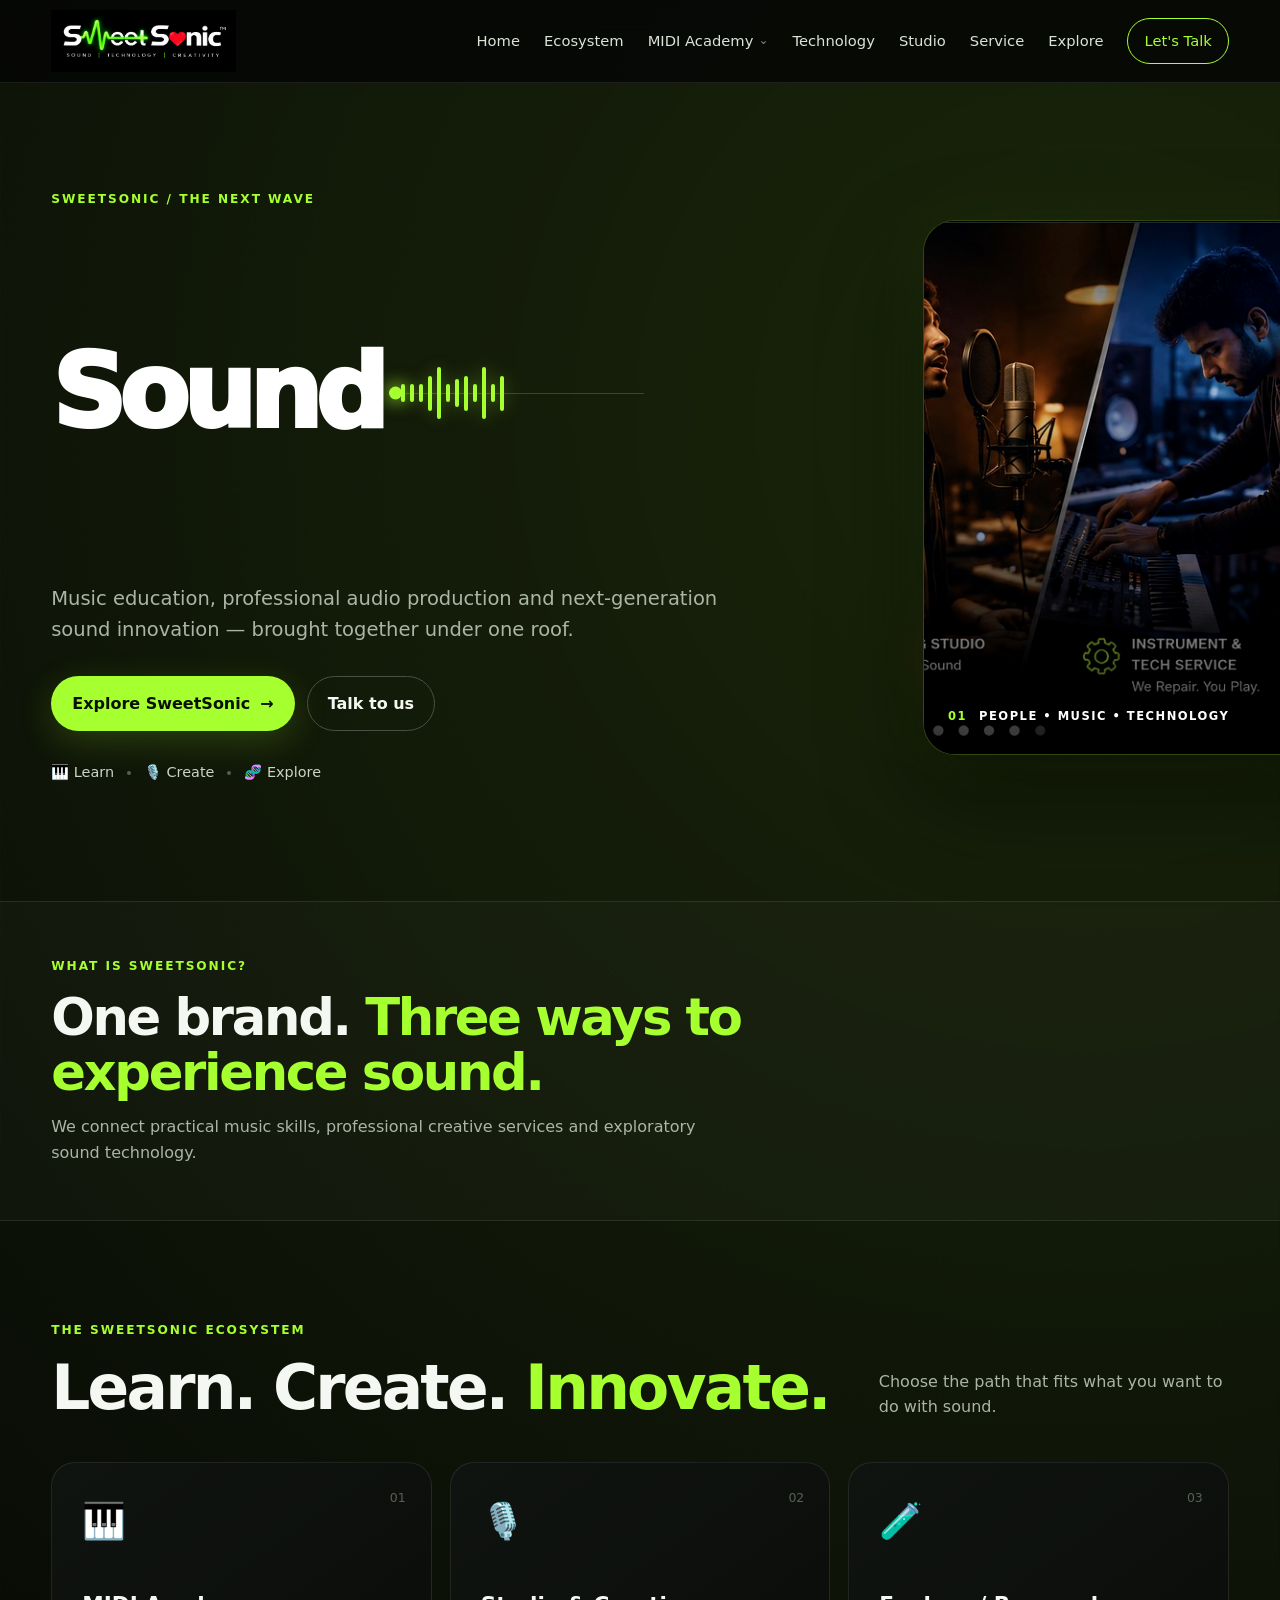
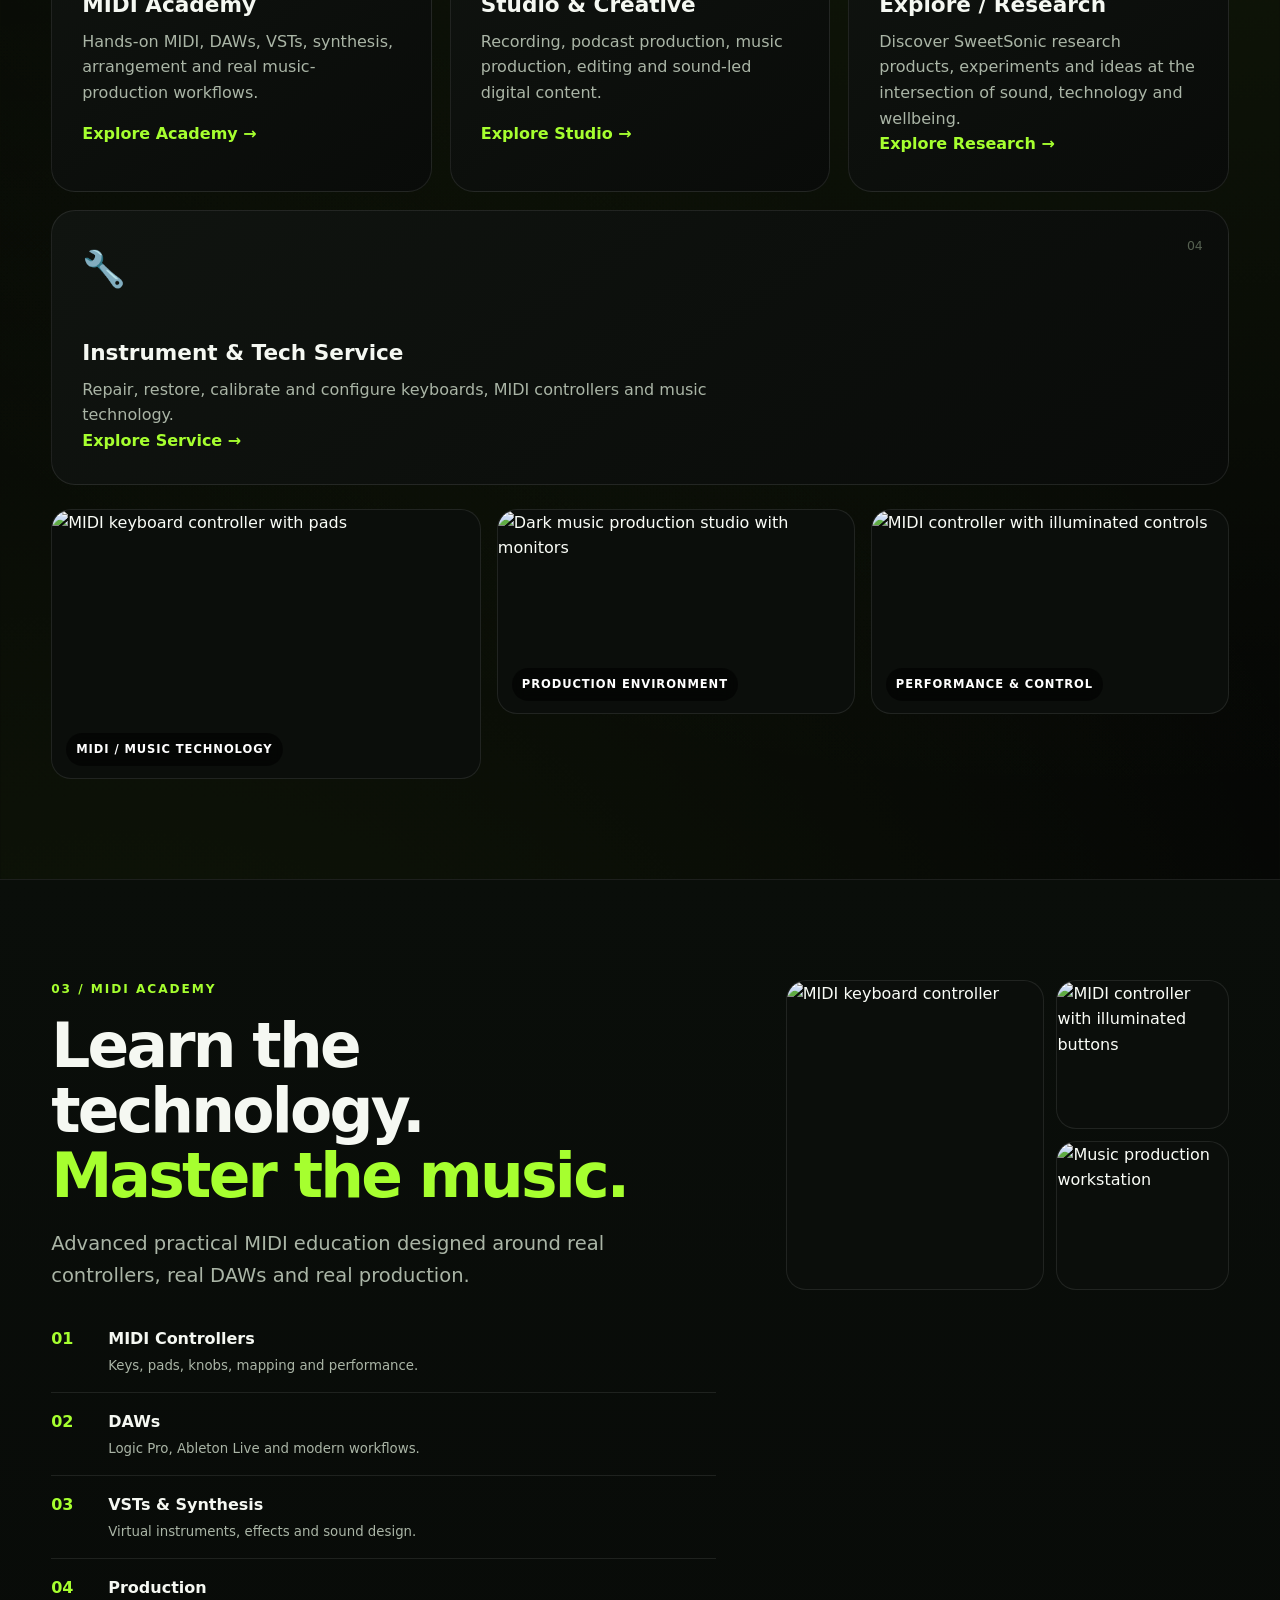
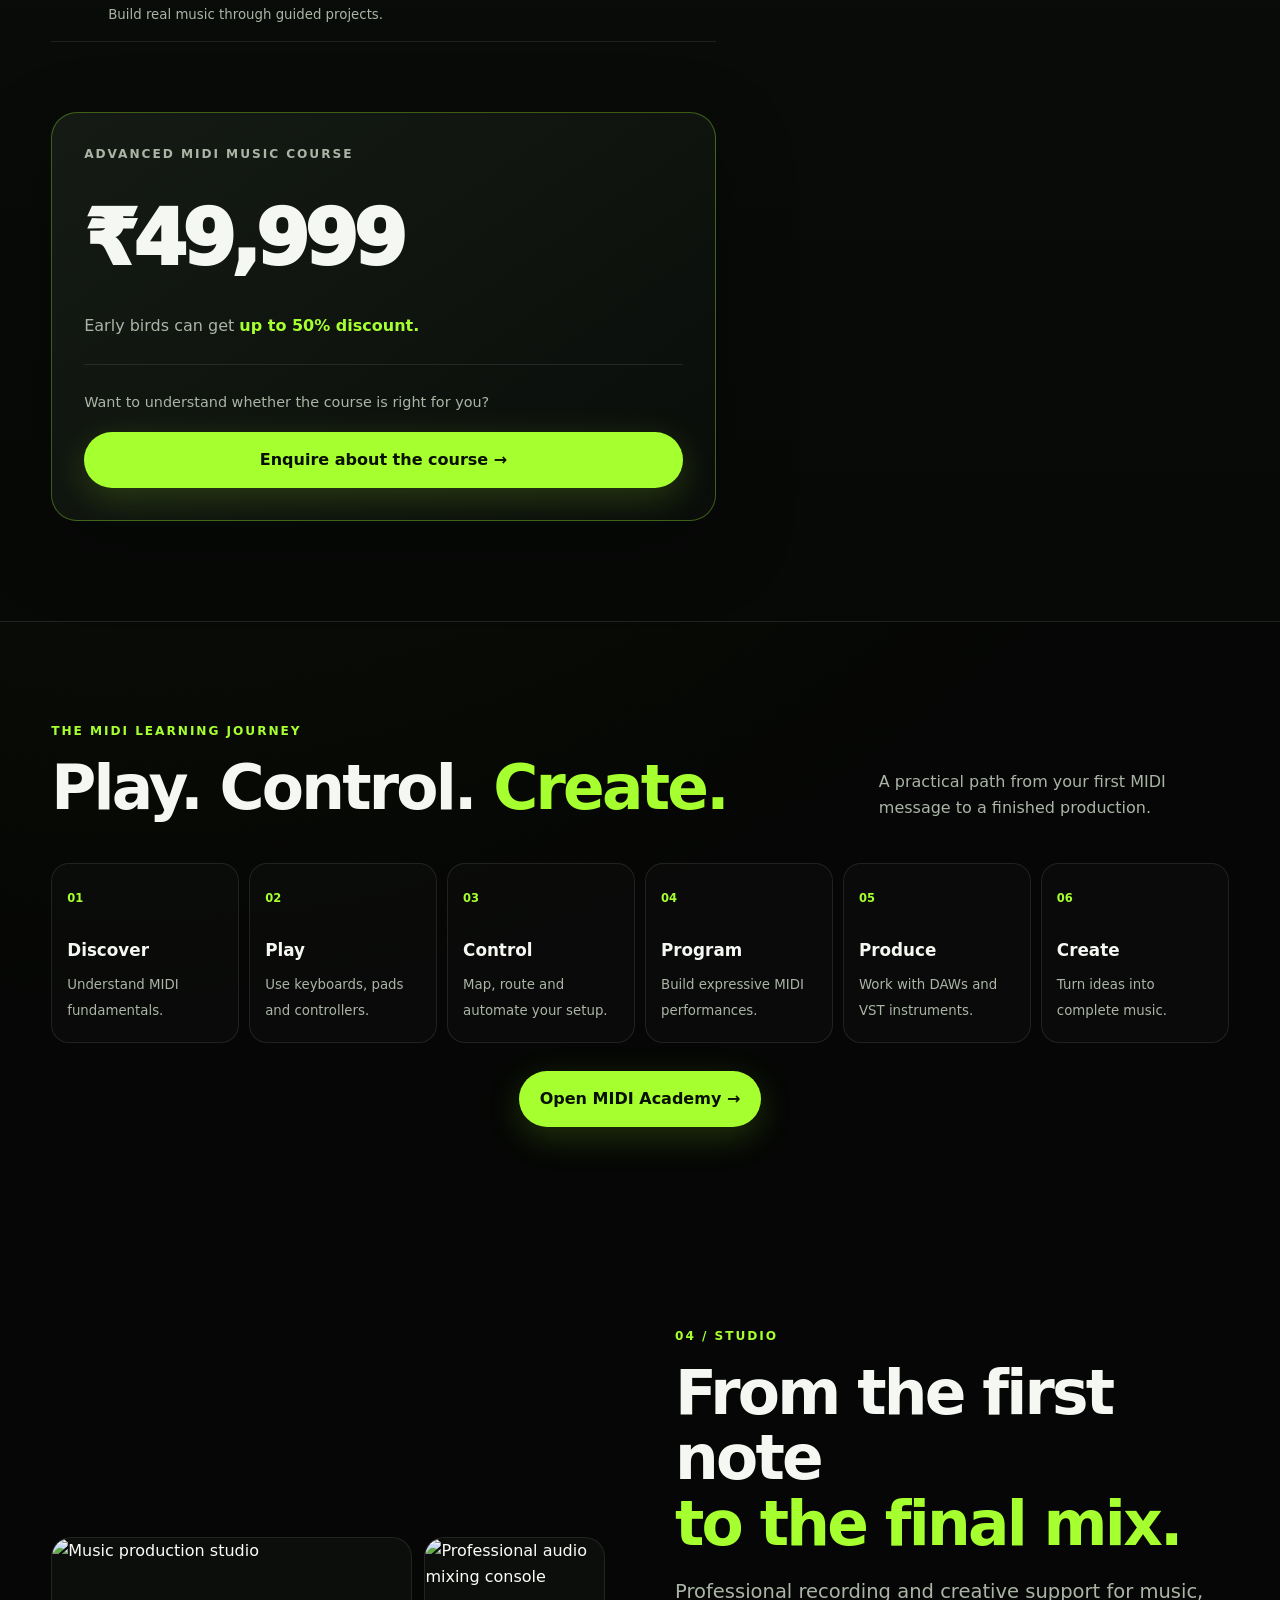
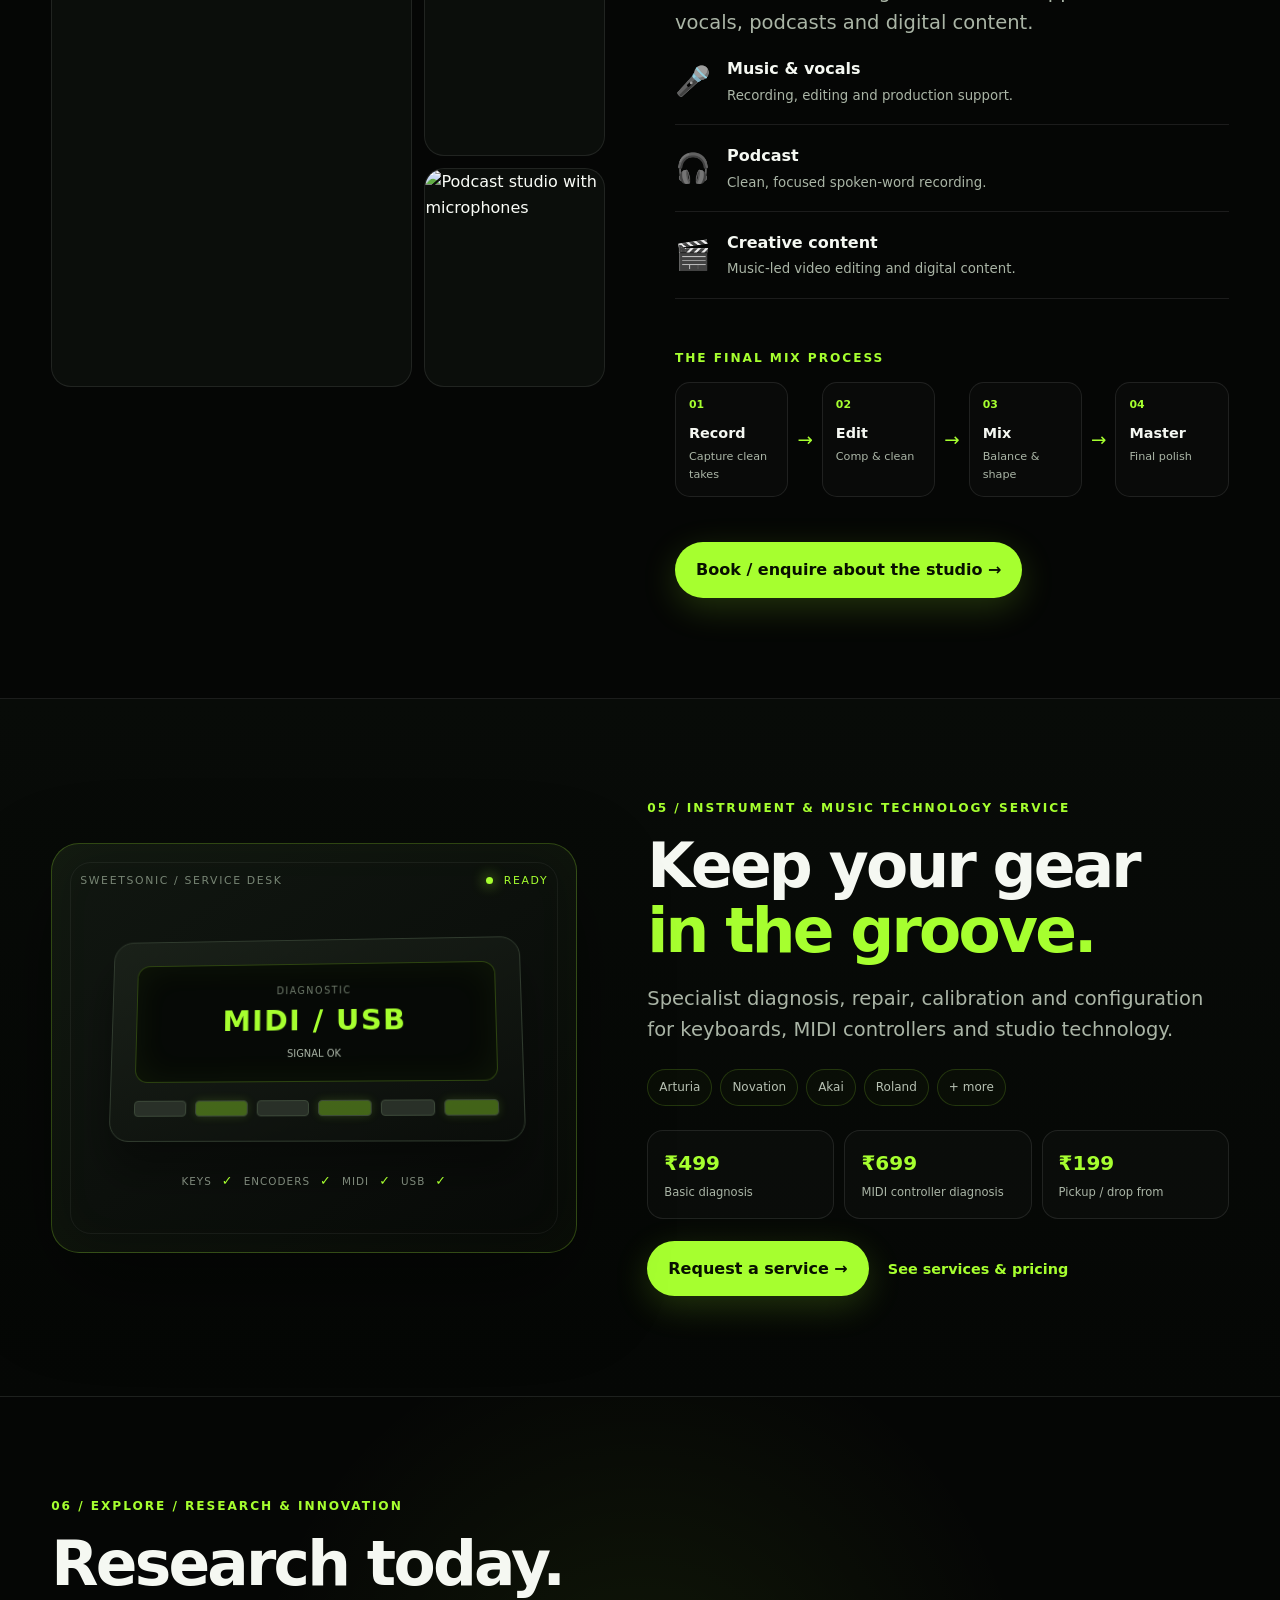
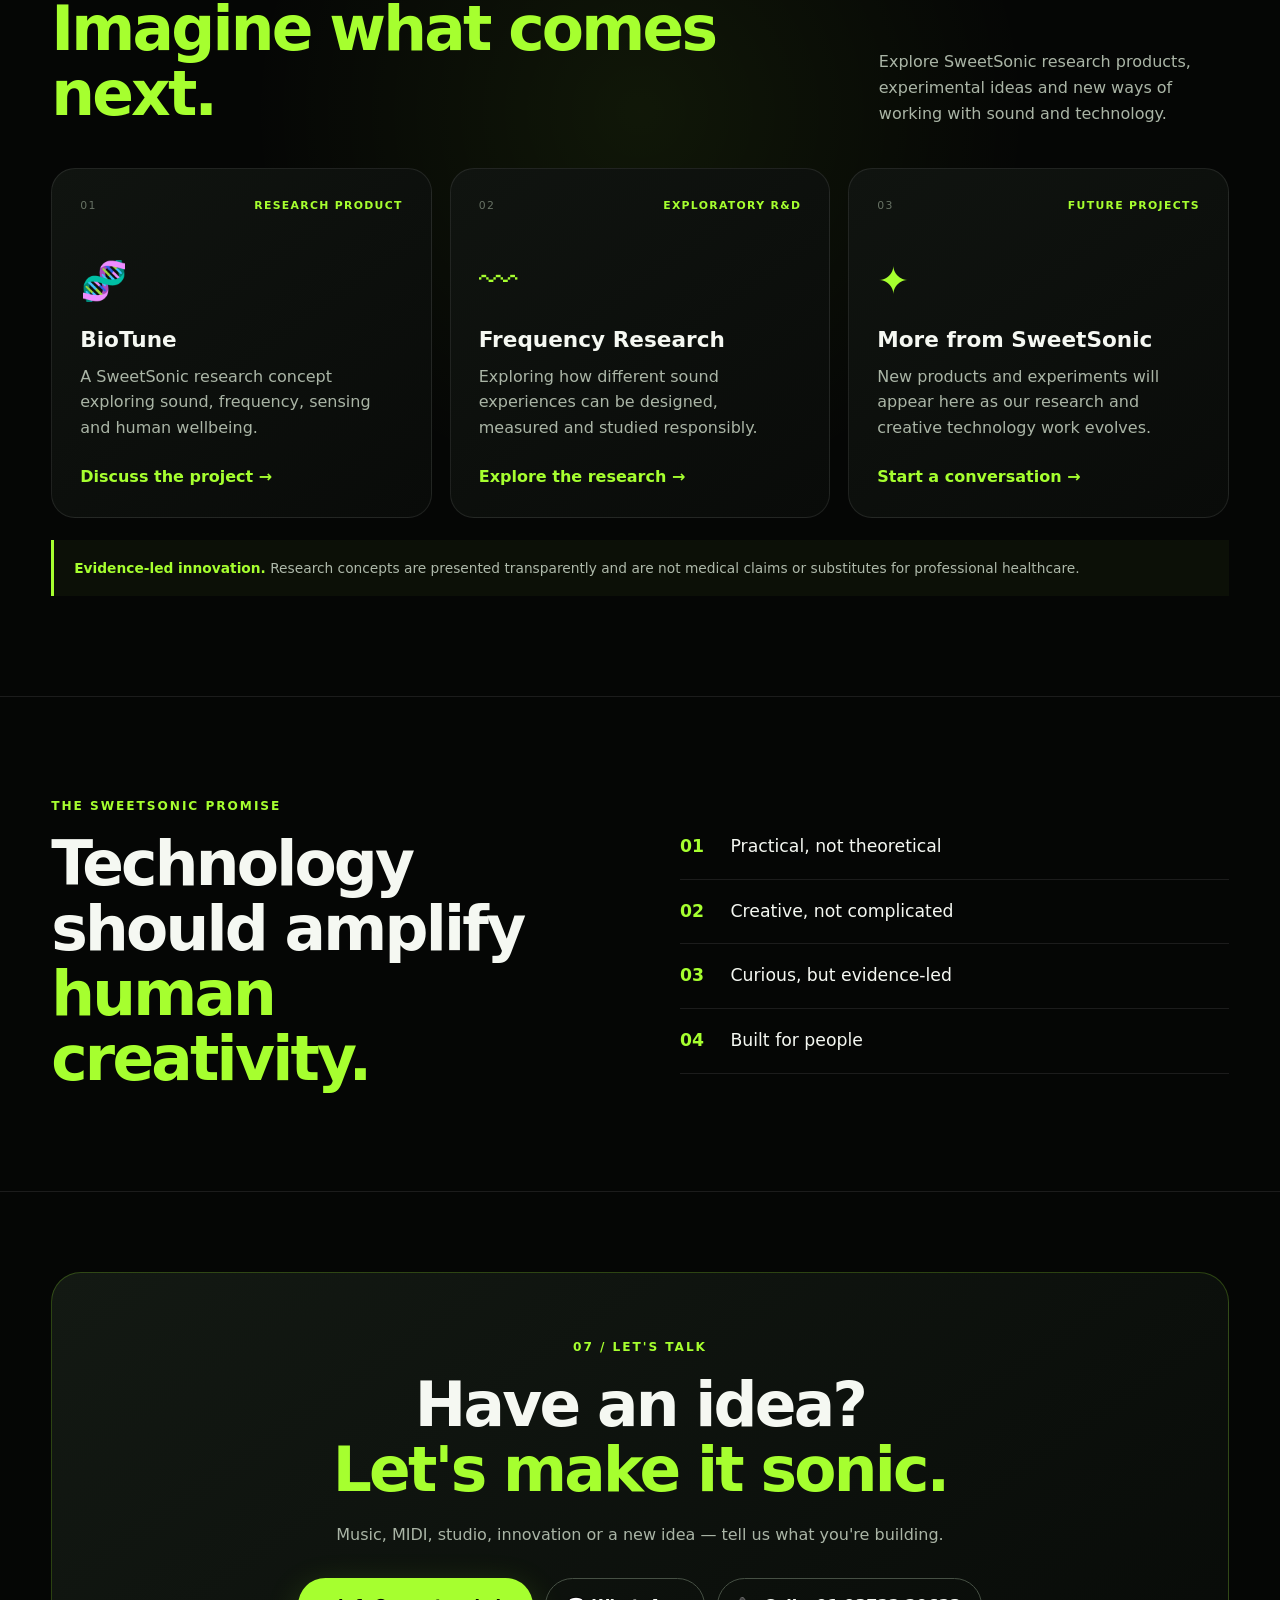
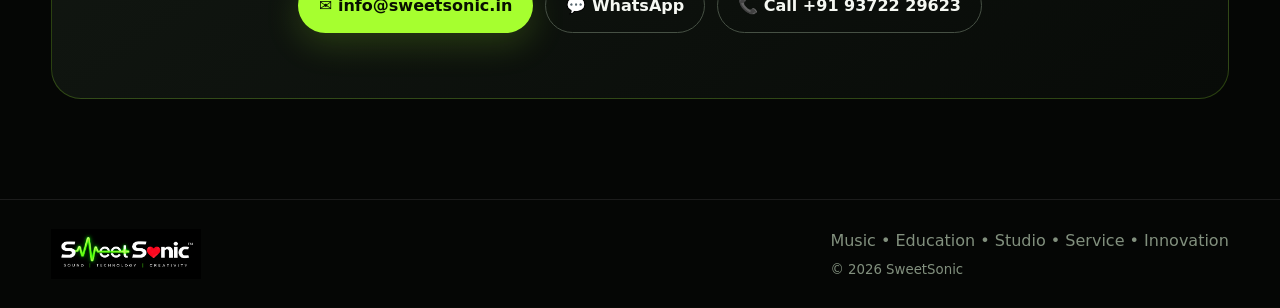
==== commit b64d9190: "Add version query to logo image source Updated logo image source with a version query parameter." ====
--- a/index.html
+++ b/index.html
@@ -12,7 +12,7 @@
   <header class="site-header">
     <div class="container nav">
       <a class="brand" href="#home" aria-label="SweetSonic home">
-        <img src="assets/SweetSonicLogo.jpg" alt="SweetSonic logo">
+        <img src="assets/SweetSonicLogo.jpg?v=2" alt="SweetSonic logo">
       </a>
       <button class="menu-toggle" aria-label="Open menu" aria-expanded="false">☰</button>
       <nav class="nav-links" aria-label="Primary navigation">
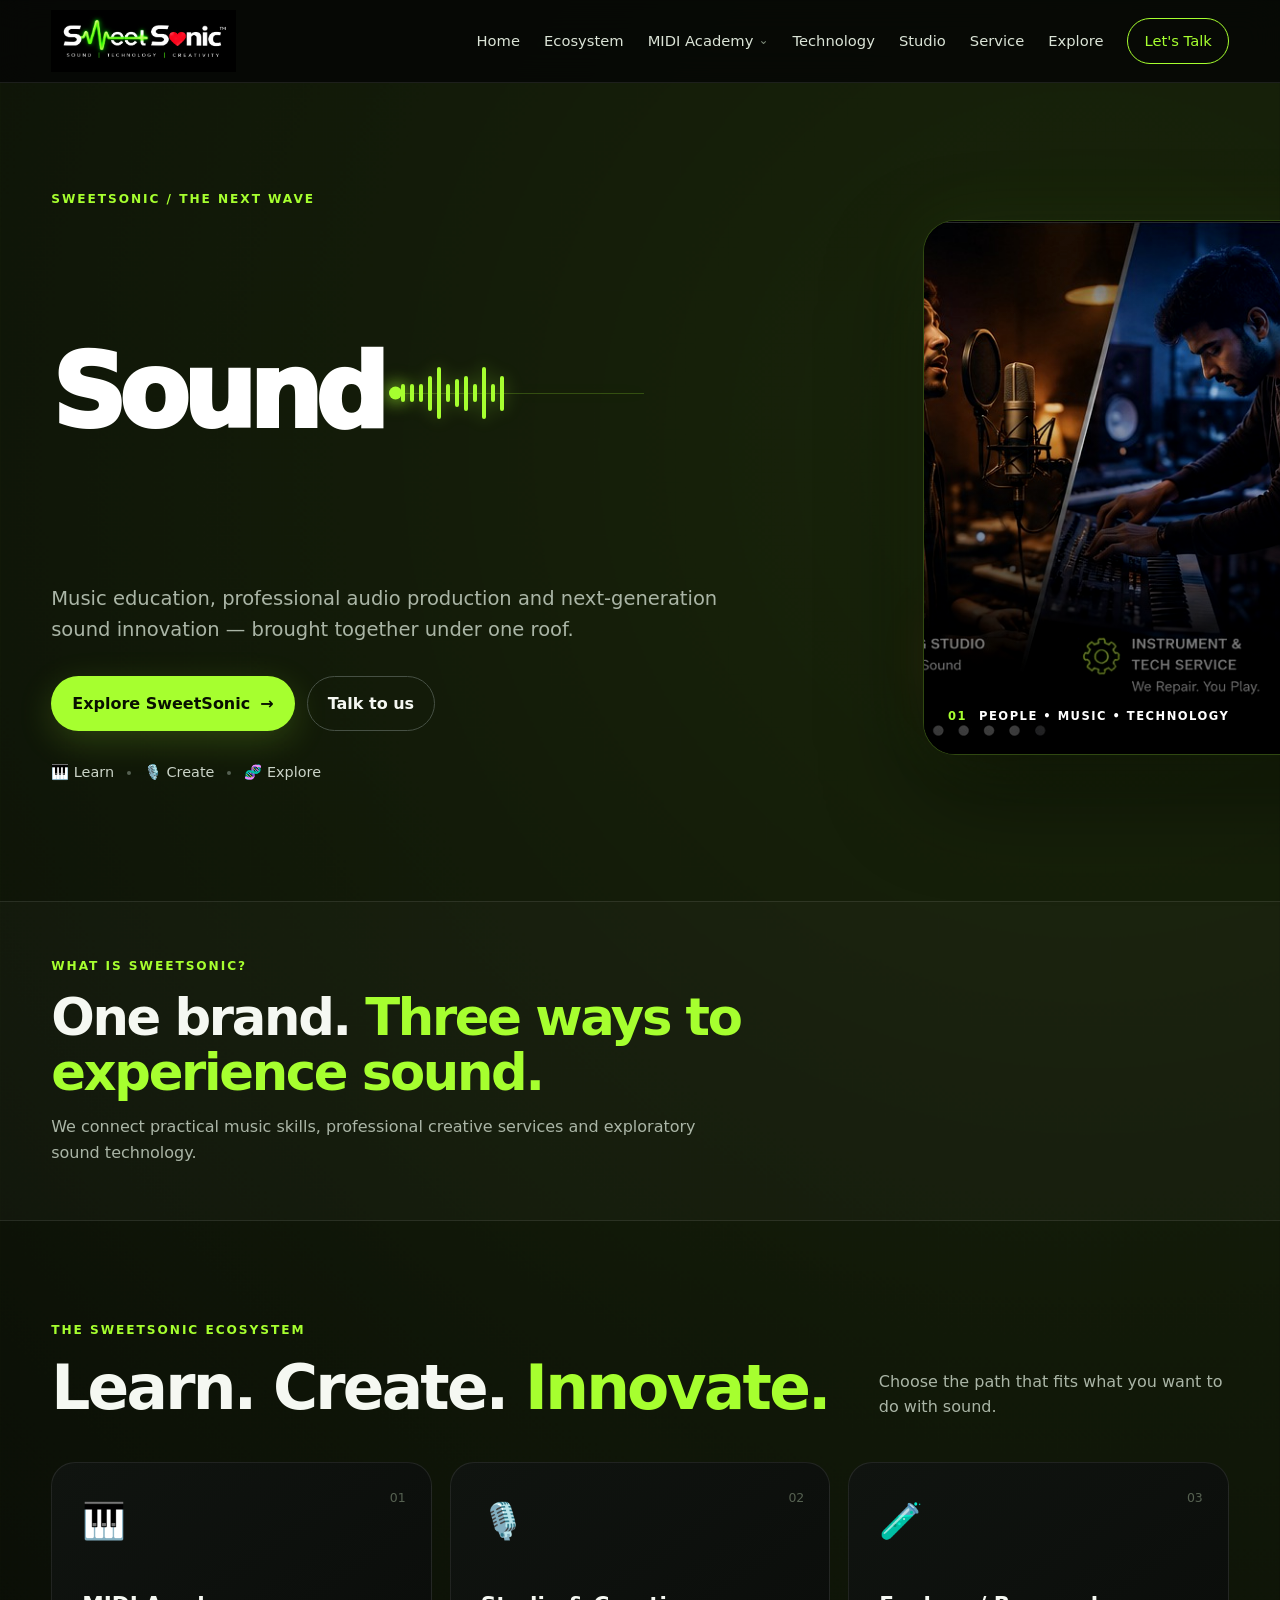
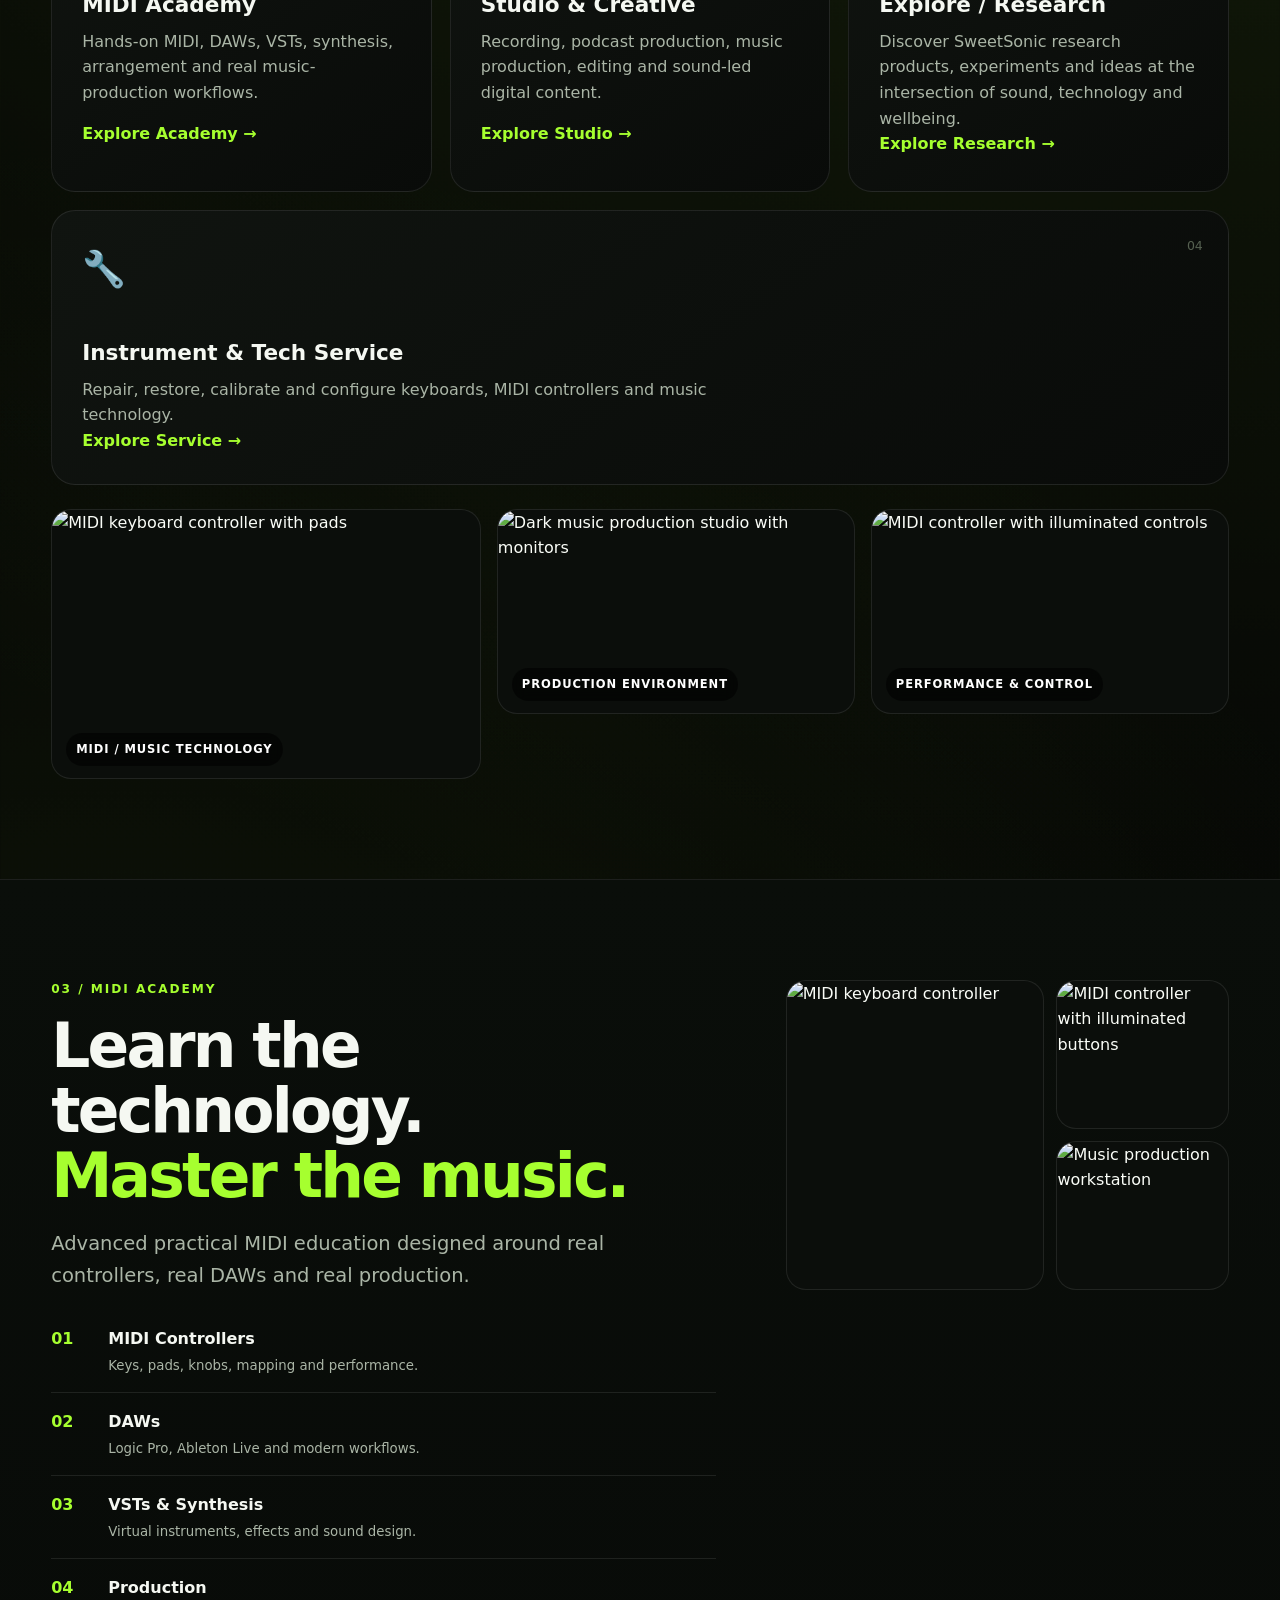
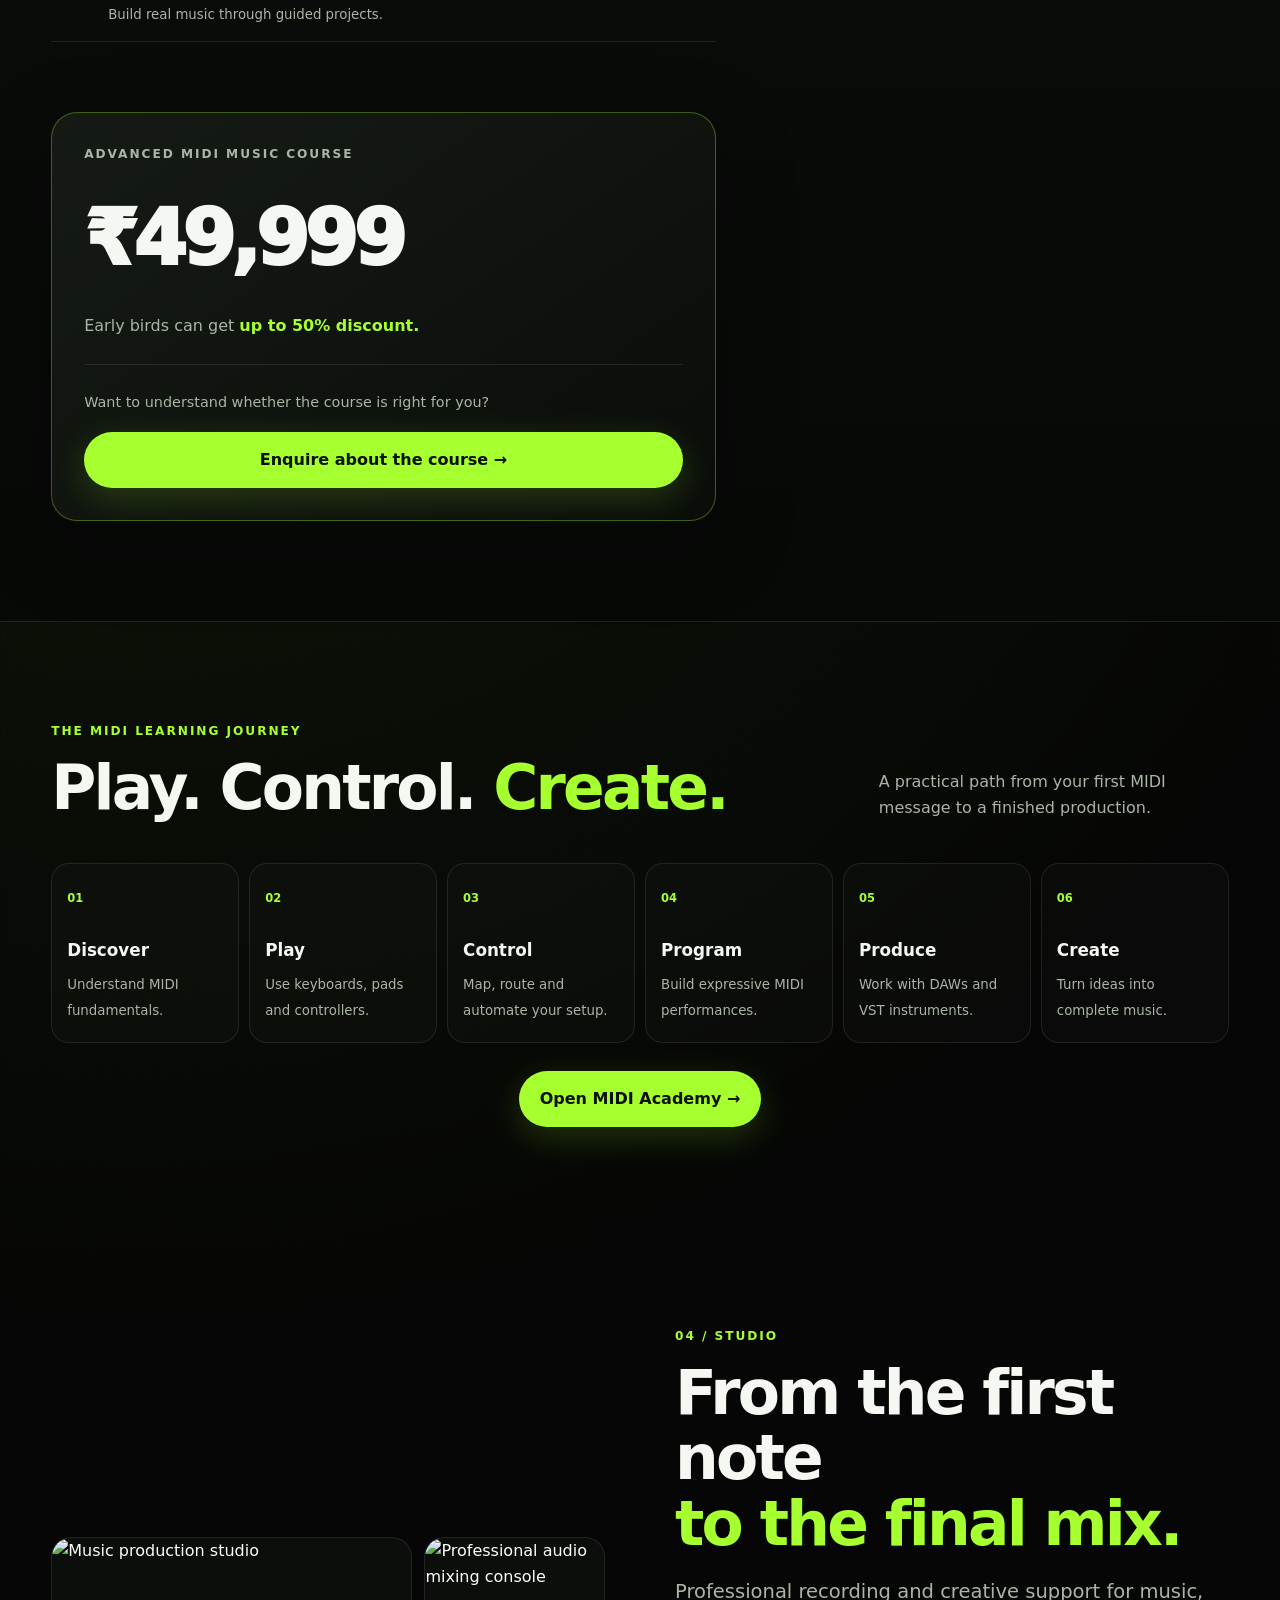
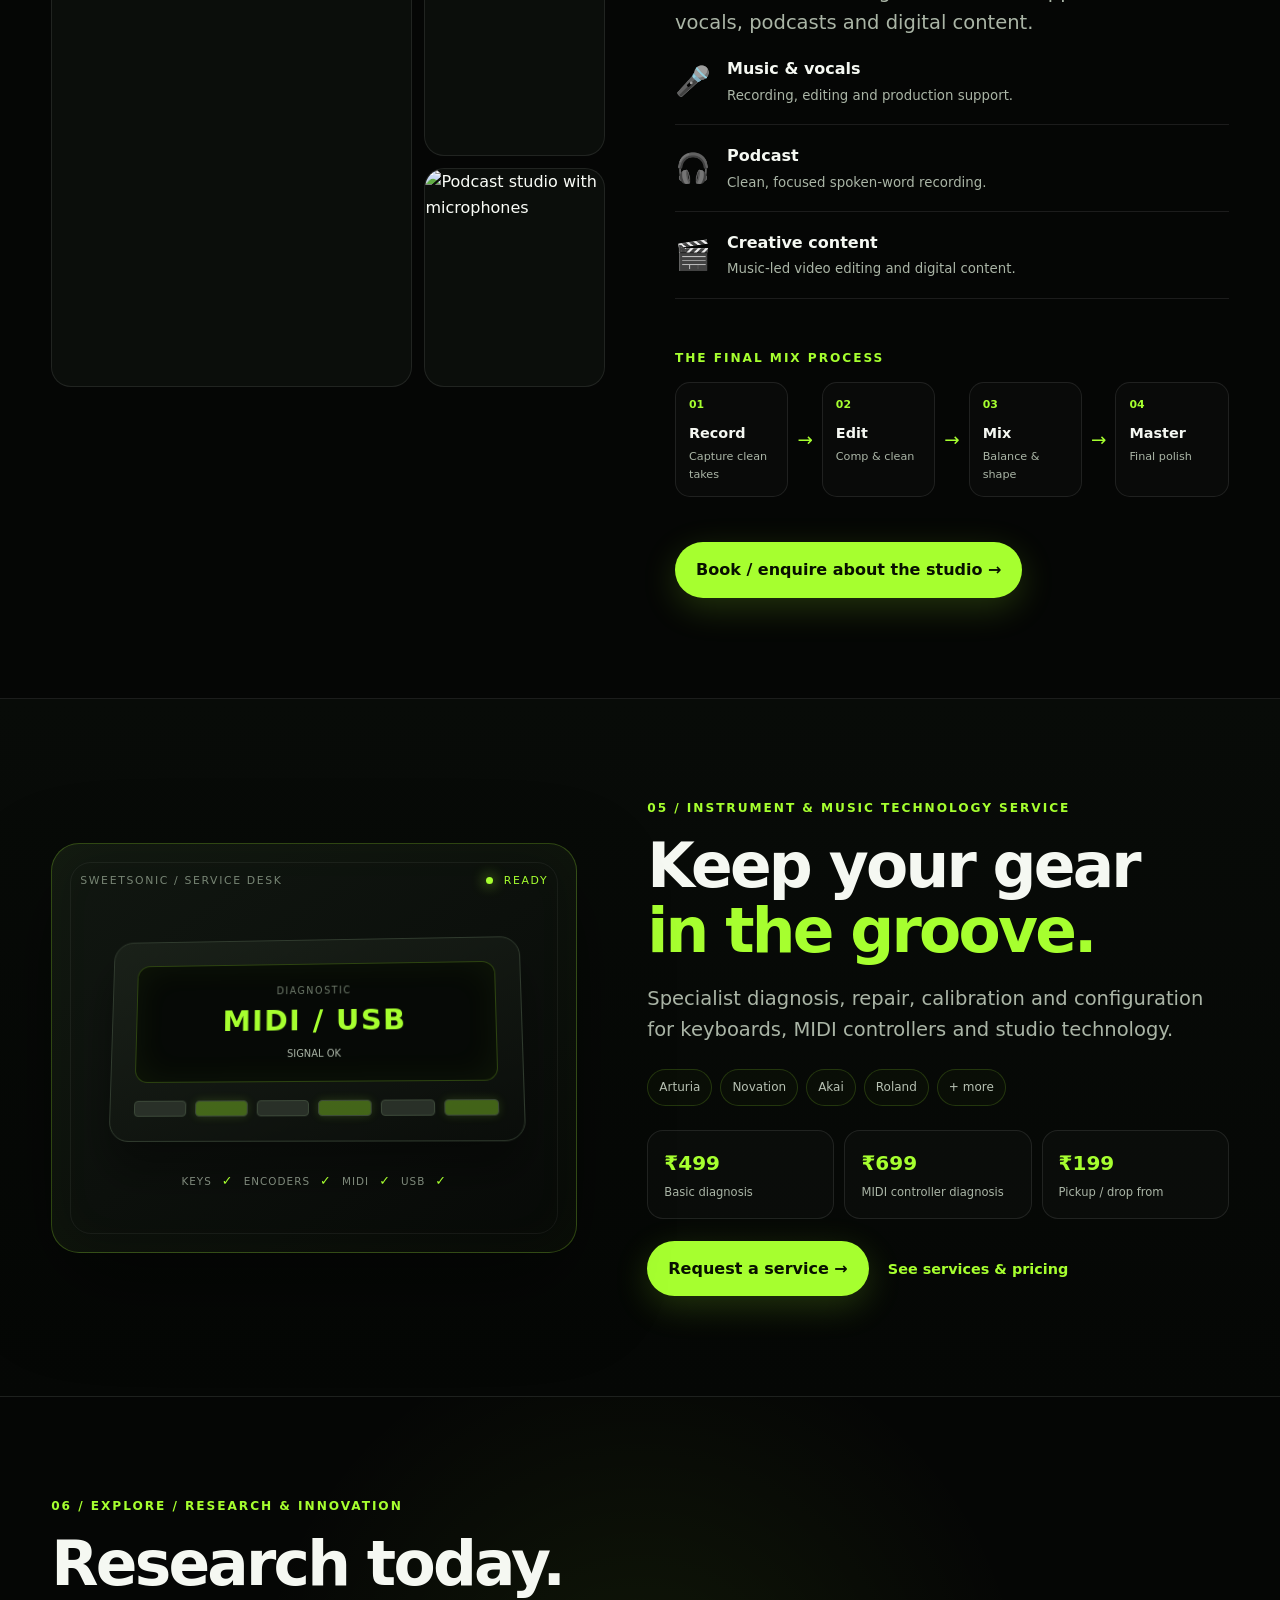
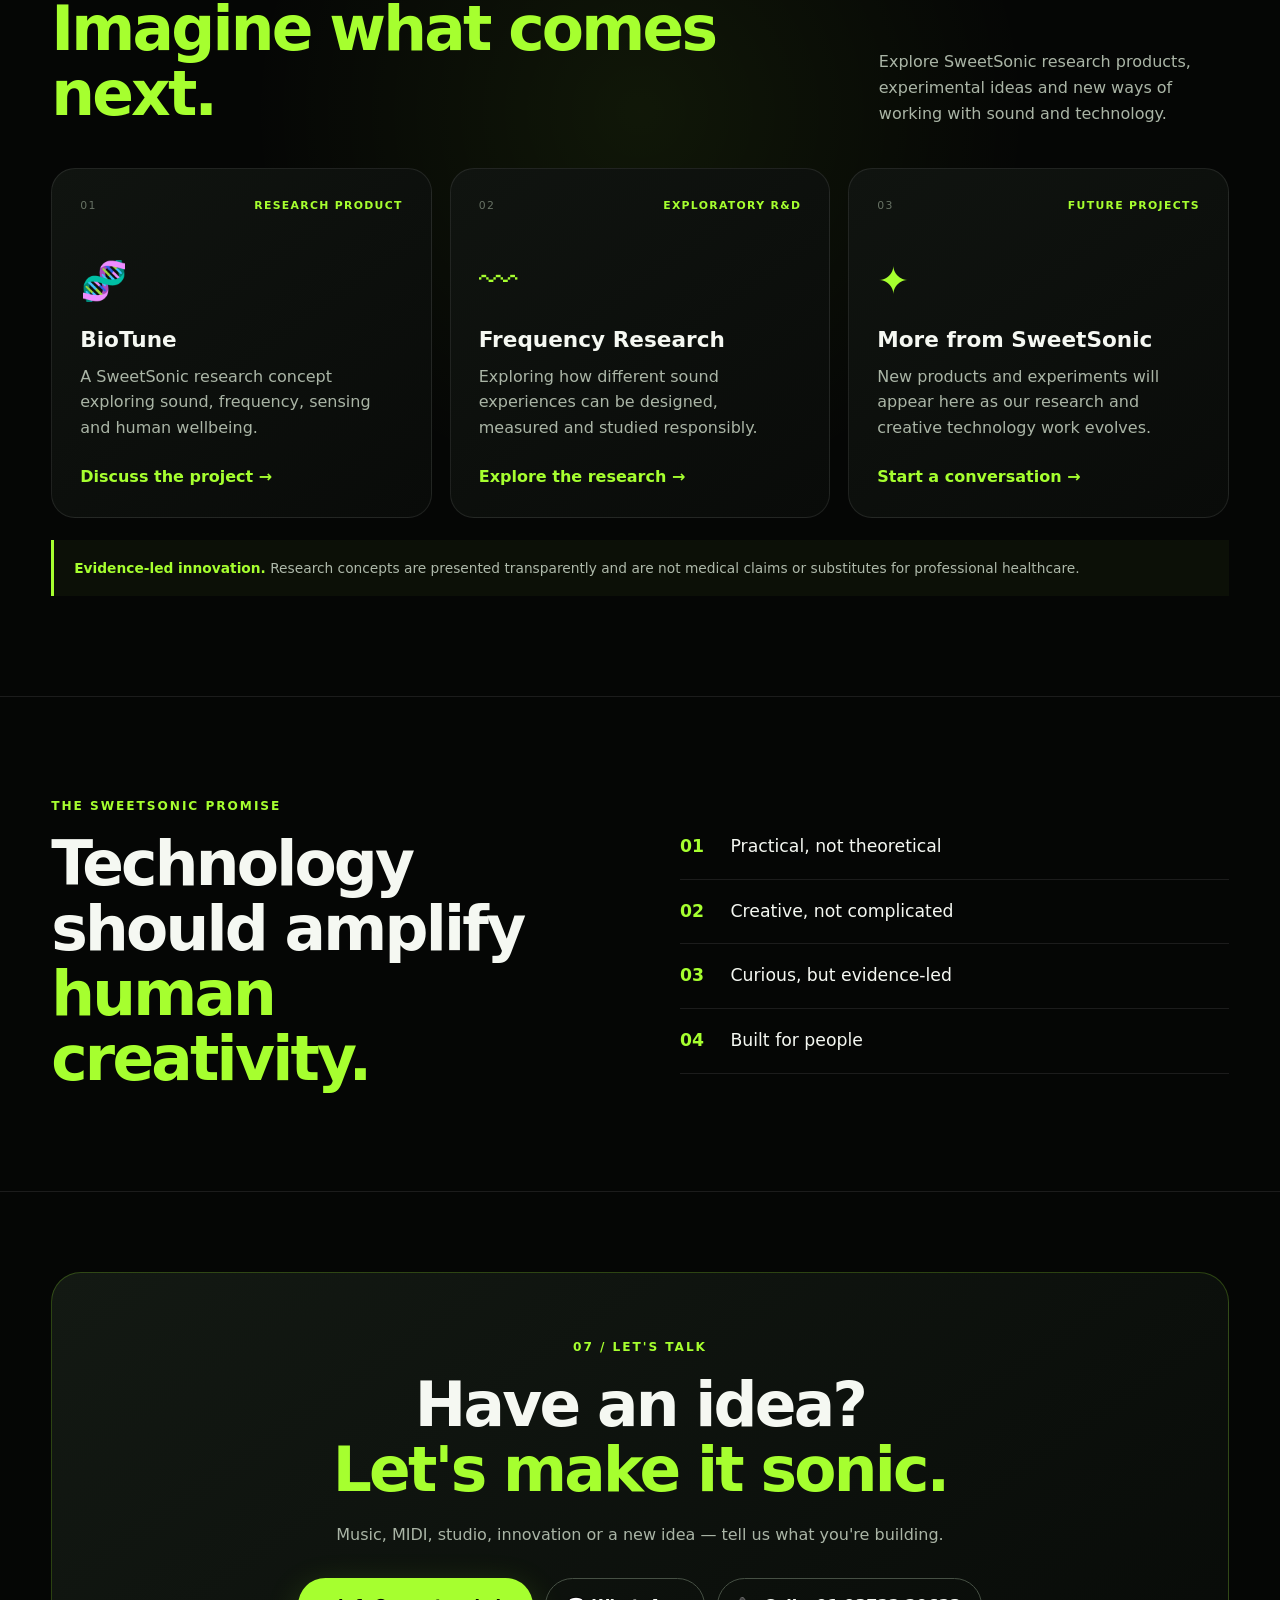
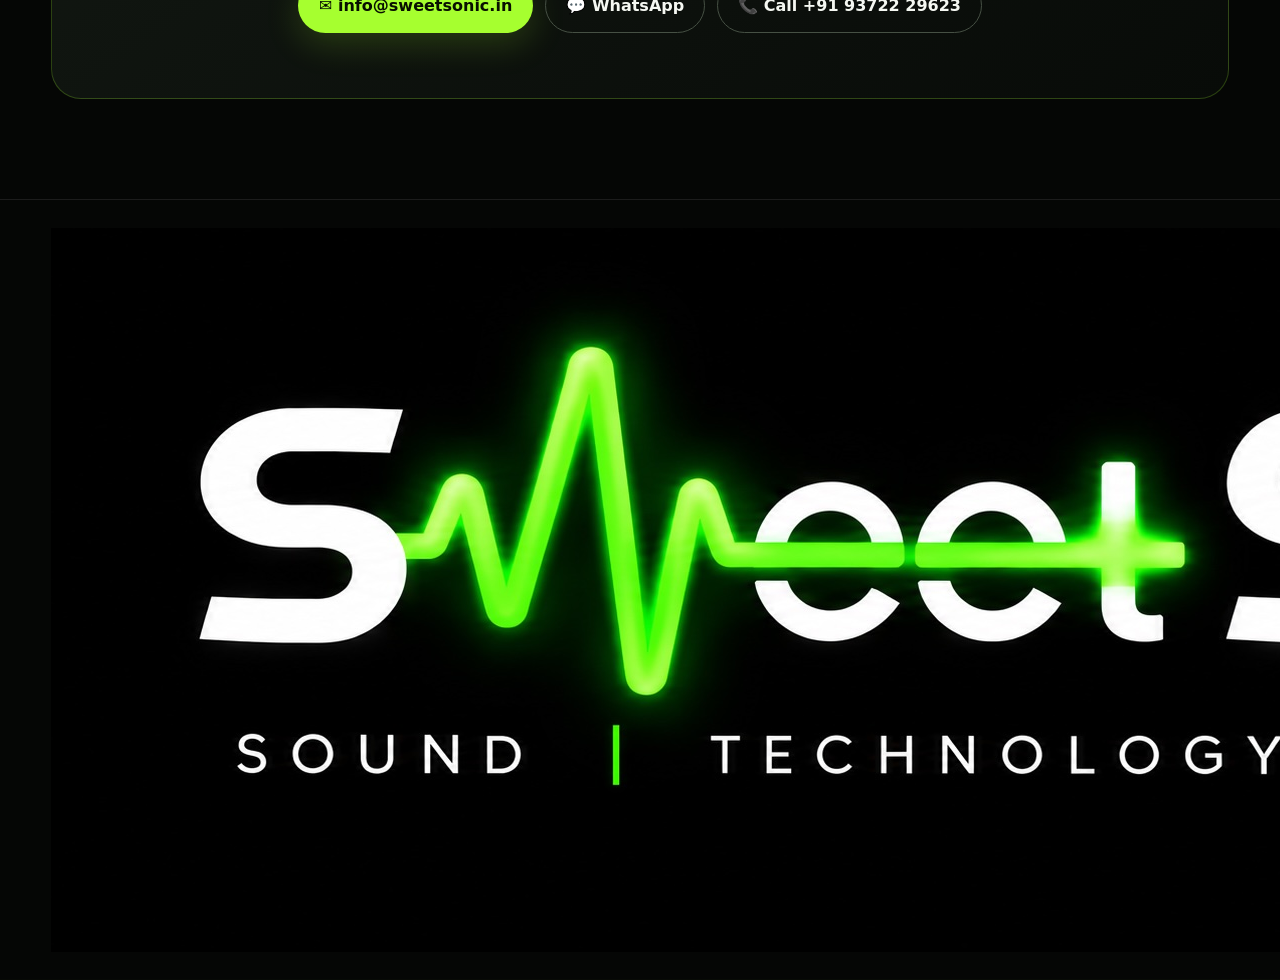
==== commit 58eb5eed: "Update footer logo image with version query" ====
--- a/index.html
+++ b/index.html
@@ -316,7 +316,7 @@
 
   <footer>
     <div class="container footer-inner">
-      <img src="assets/SweetSonicLogo.jpg" alt="SweetSonic" class="footer-logo">
+      <img src="assets/SweetSonicLogo.jpg?v=2" alt="SweetSonic logo class="footer-logo">
       <div><span>Music • Education • Studio • Service • Innovation</span><small>© <span id="year"></span> SweetSonic</small></div>
     </div>
   </footer>
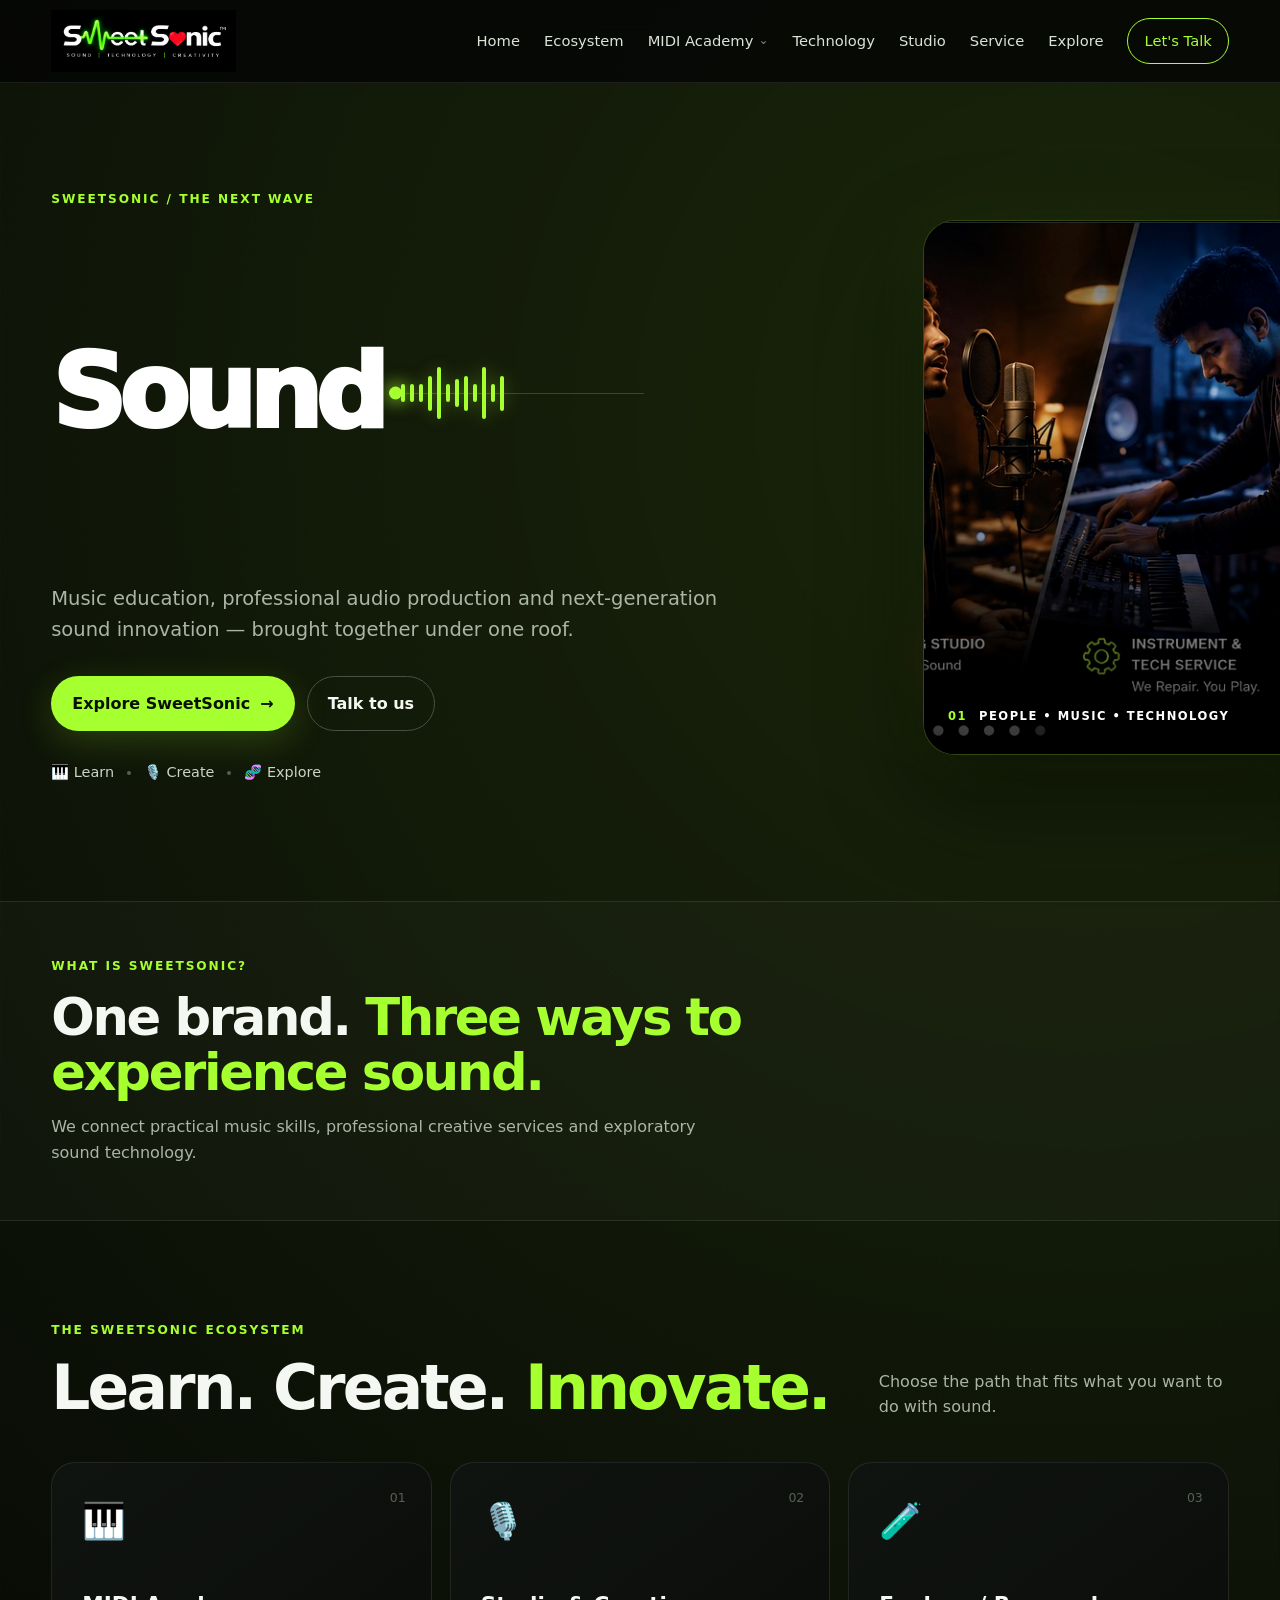
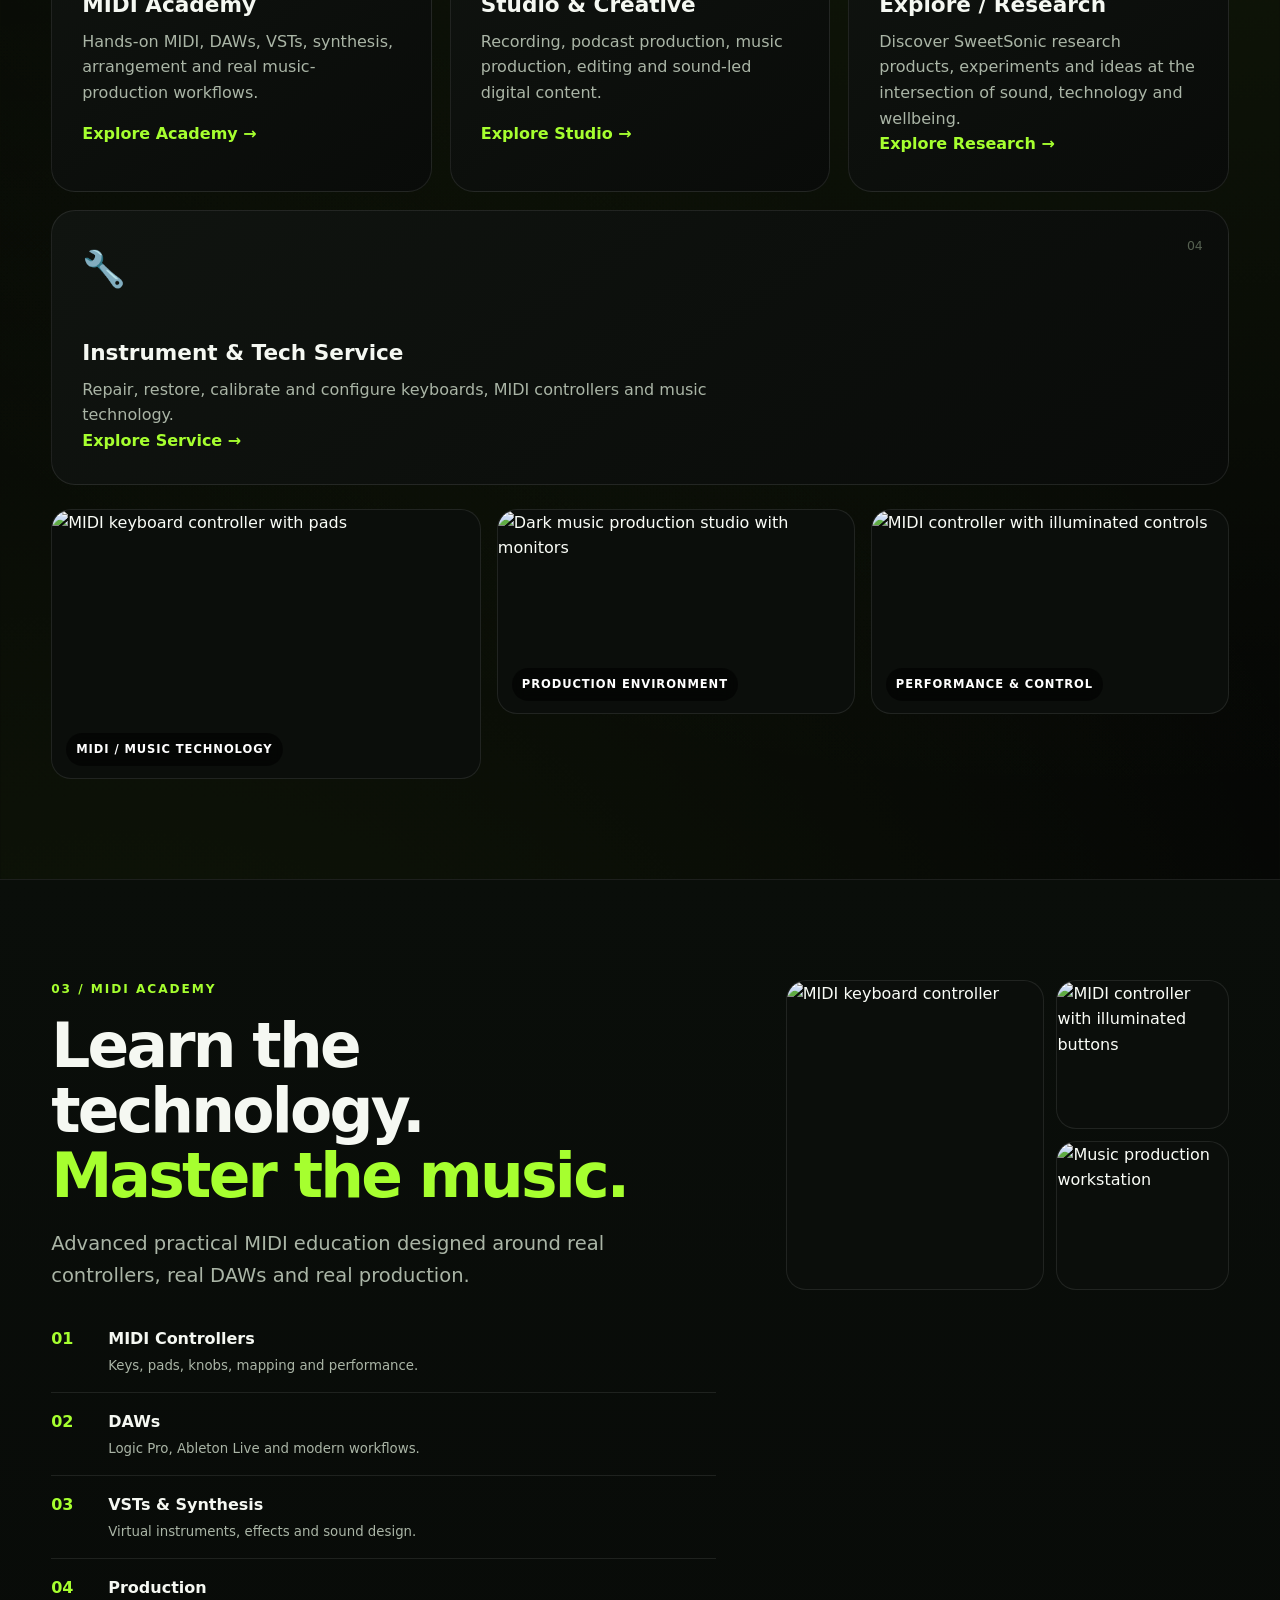
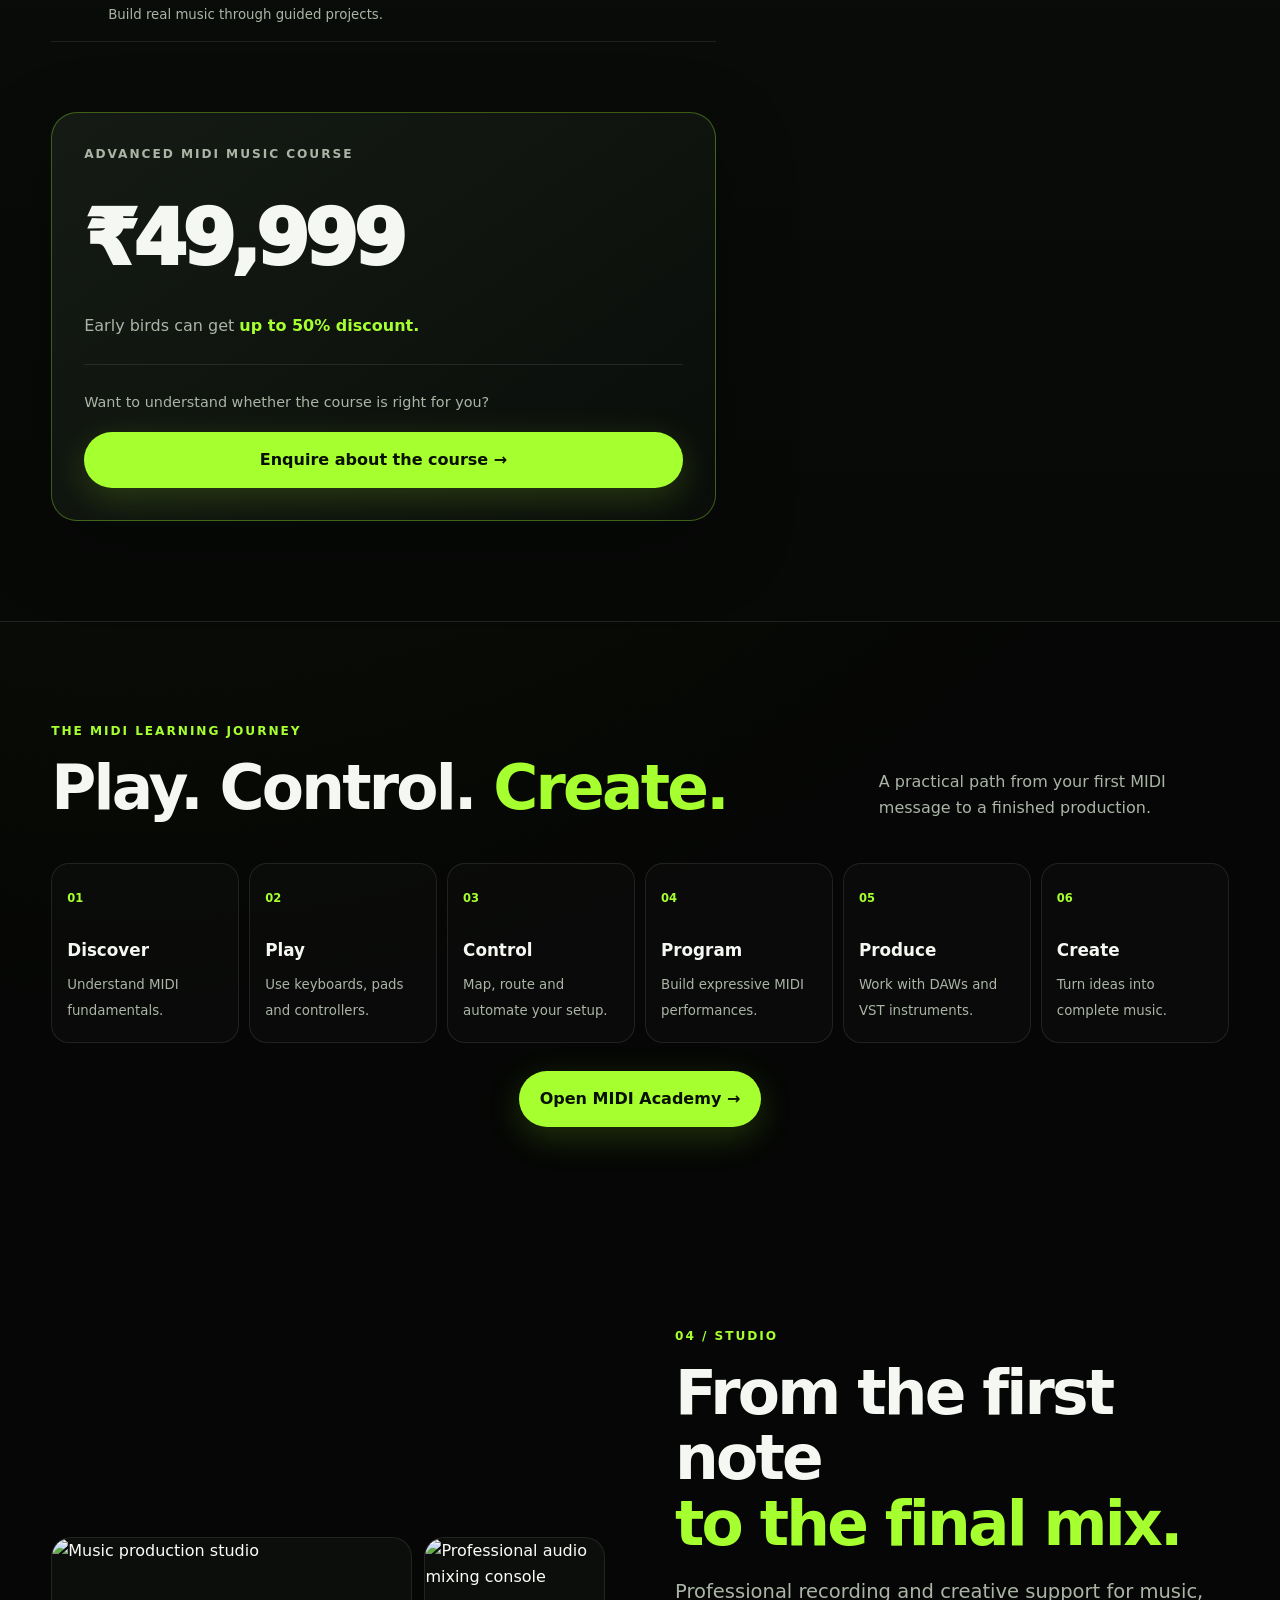
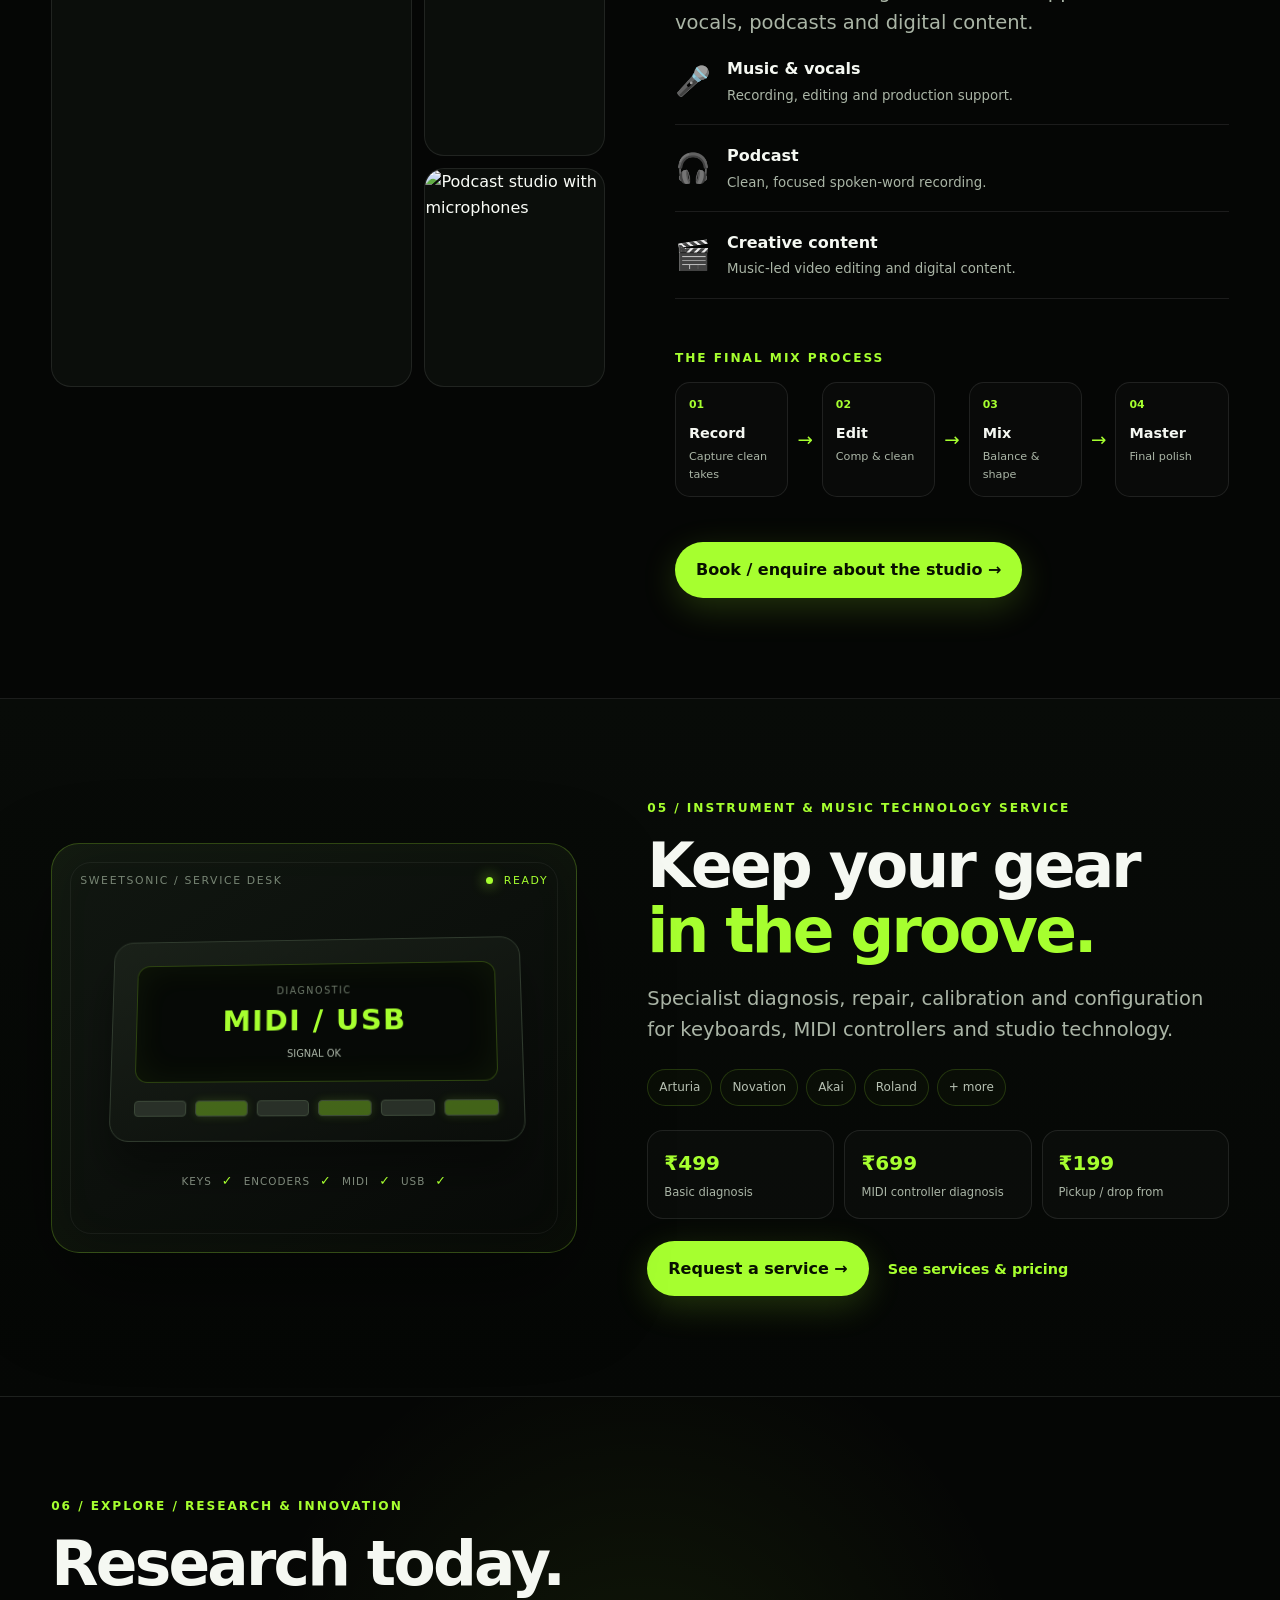
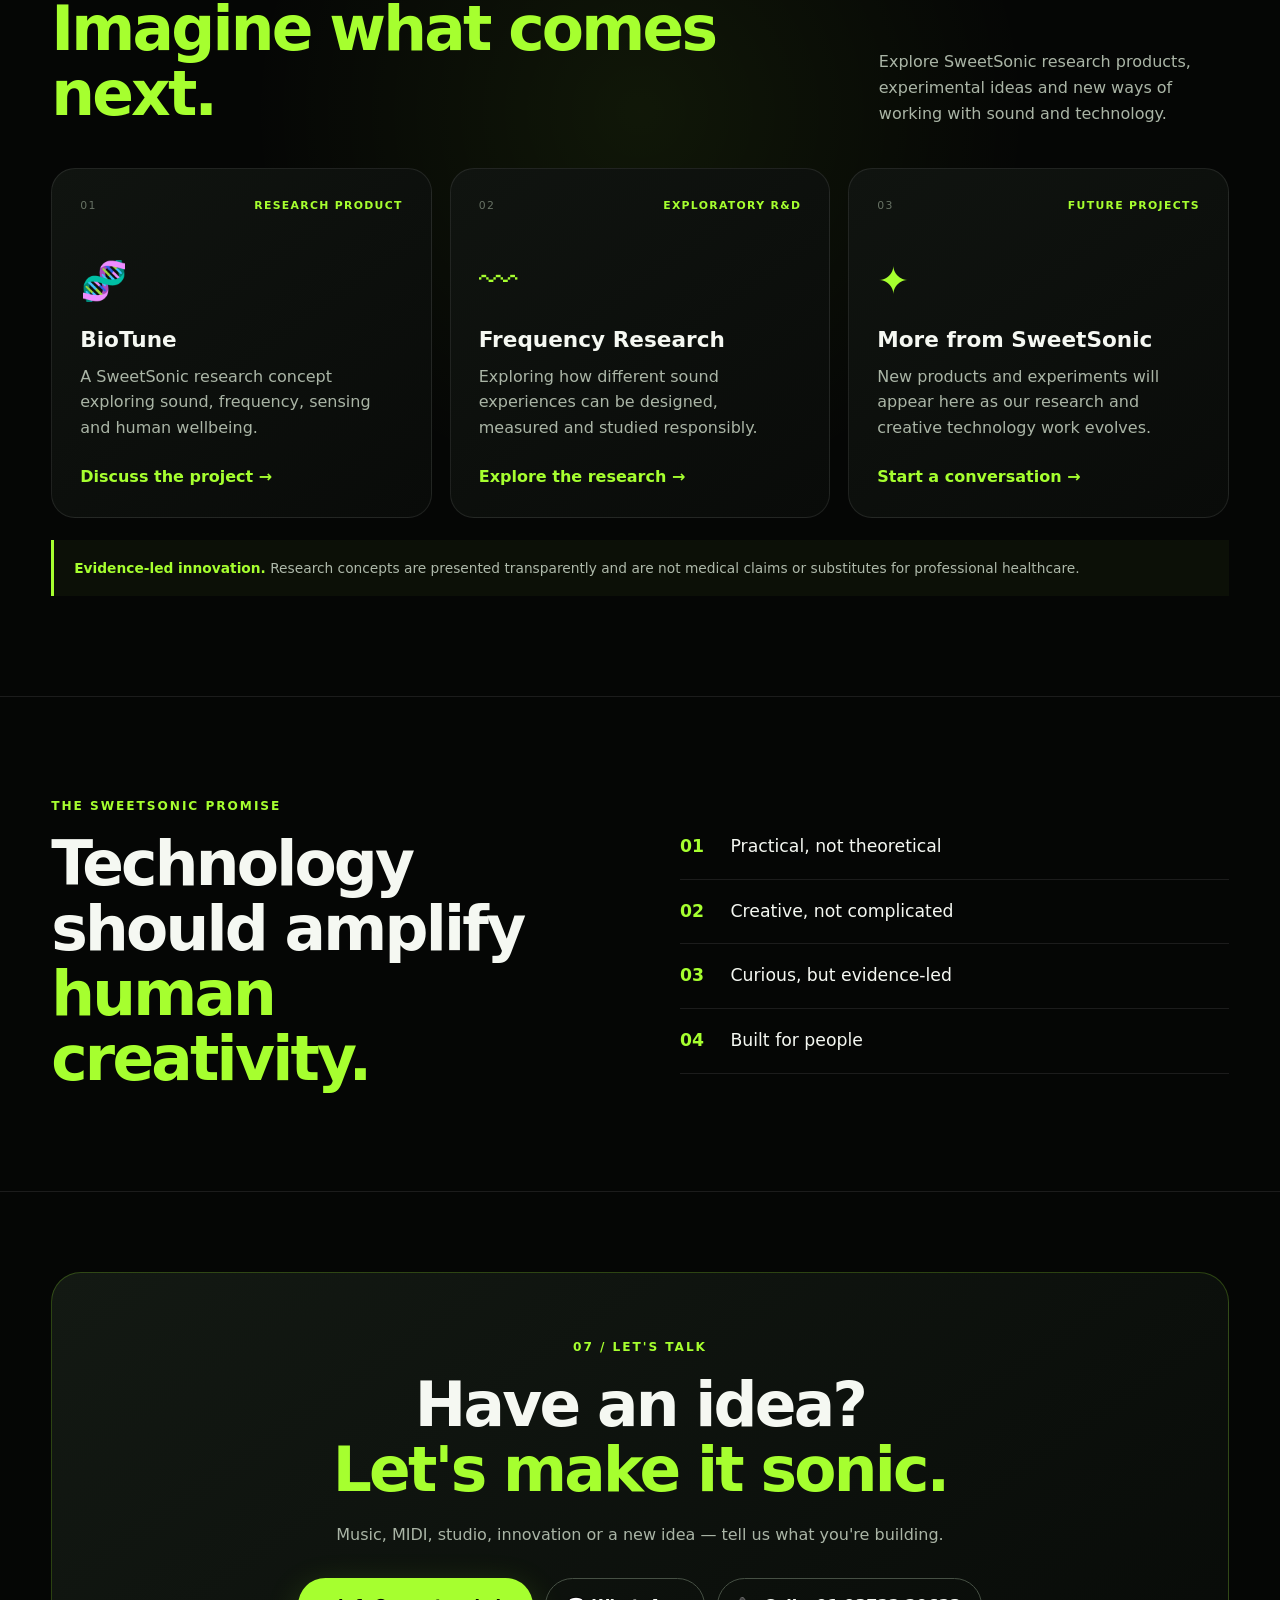
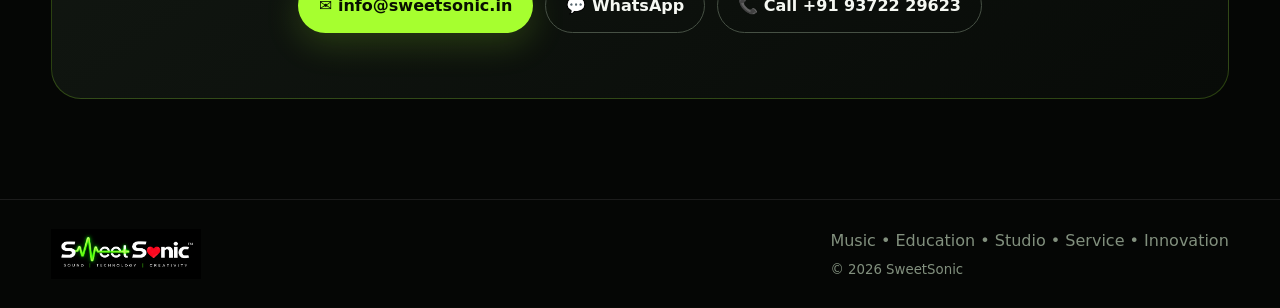
==== commit acc0a66f: "Fix footer logo HTML attributes" ====
--- a/index.html
+++ b/index.html
@@ -316,7 +316,7 @@
 
   <footer>
     <div class="container footer-inner">
-      <img src="assets/SweetSonicLogo.jpg?v=2" alt="SweetSonic logo class="footer-logo">
+      <img src="assets/SweetSonicLogo.jpg?v=2" alt="SweetSonic logo" class="footer-logo">
       <div><span>Music • Education • Studio • Service • Innovation</span><small>© <span id="year"></span> SweetSonic</small></div>
     </div>
   </footer>
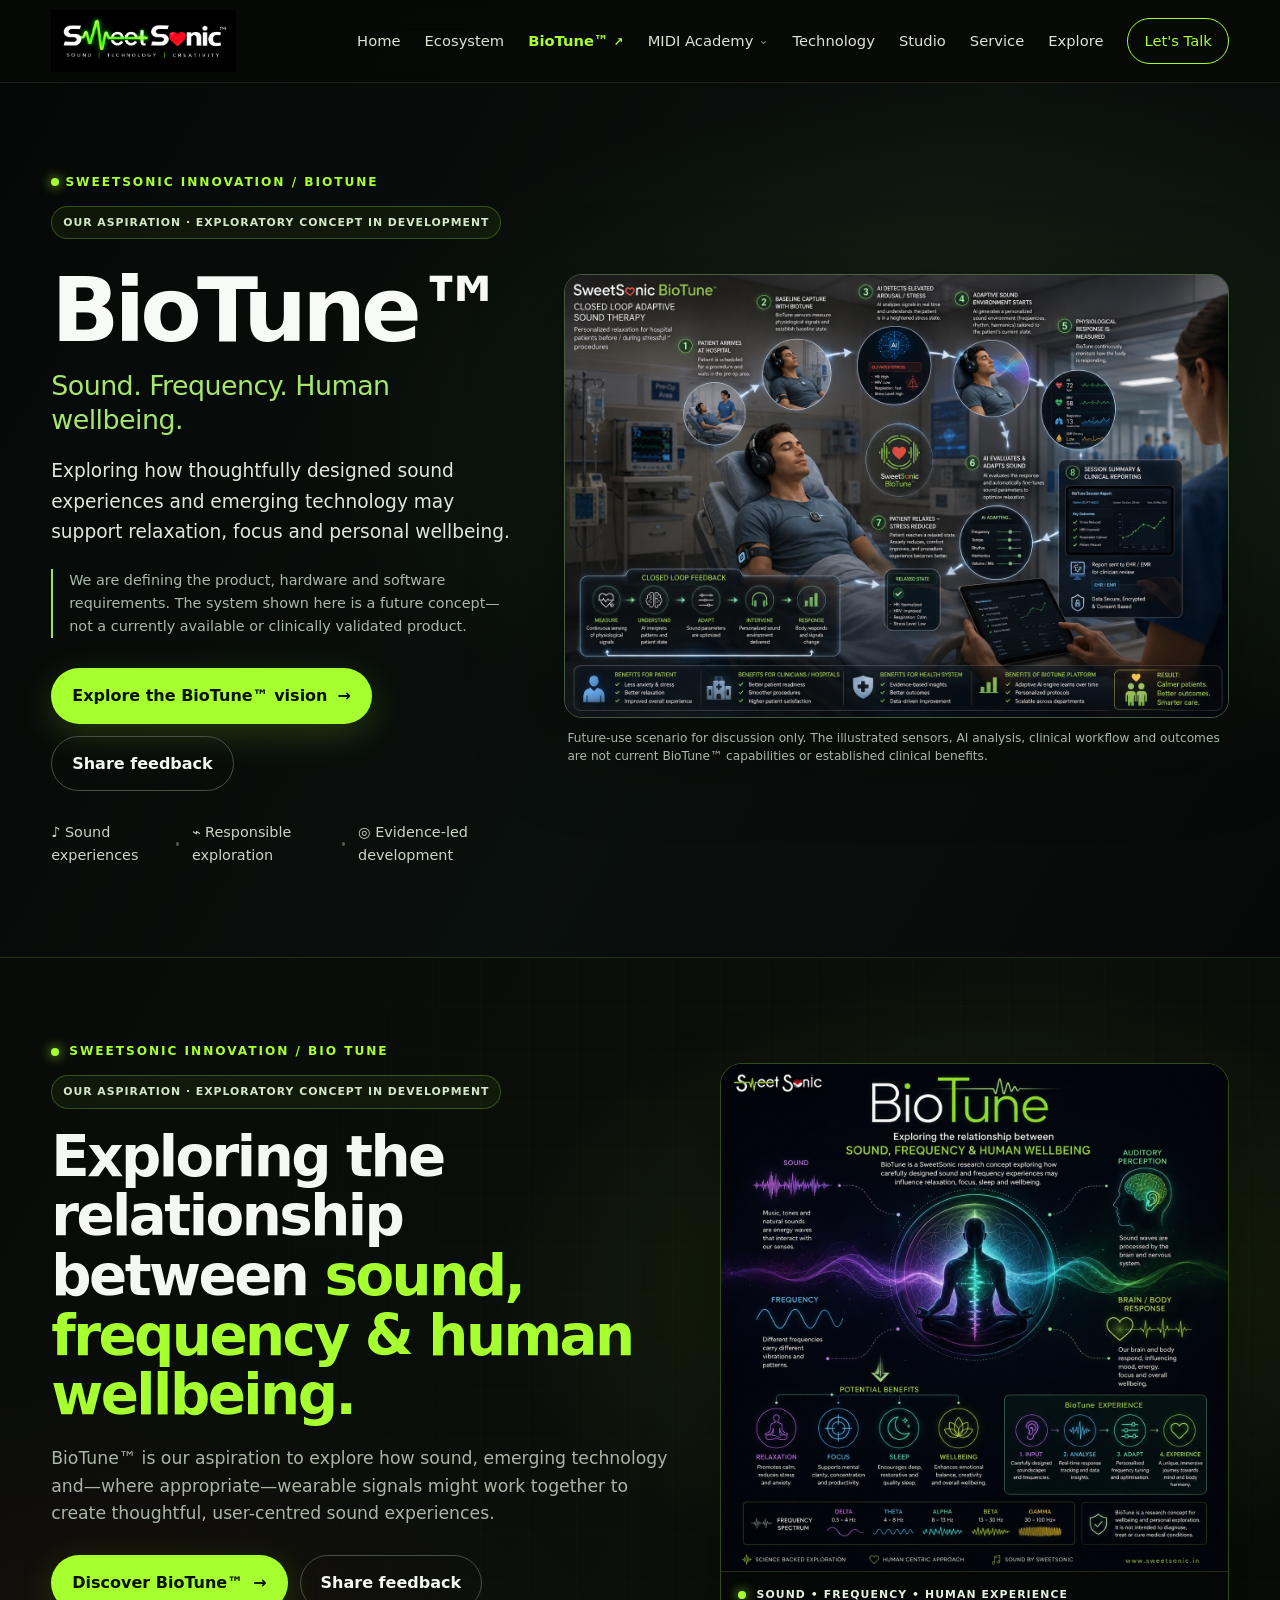
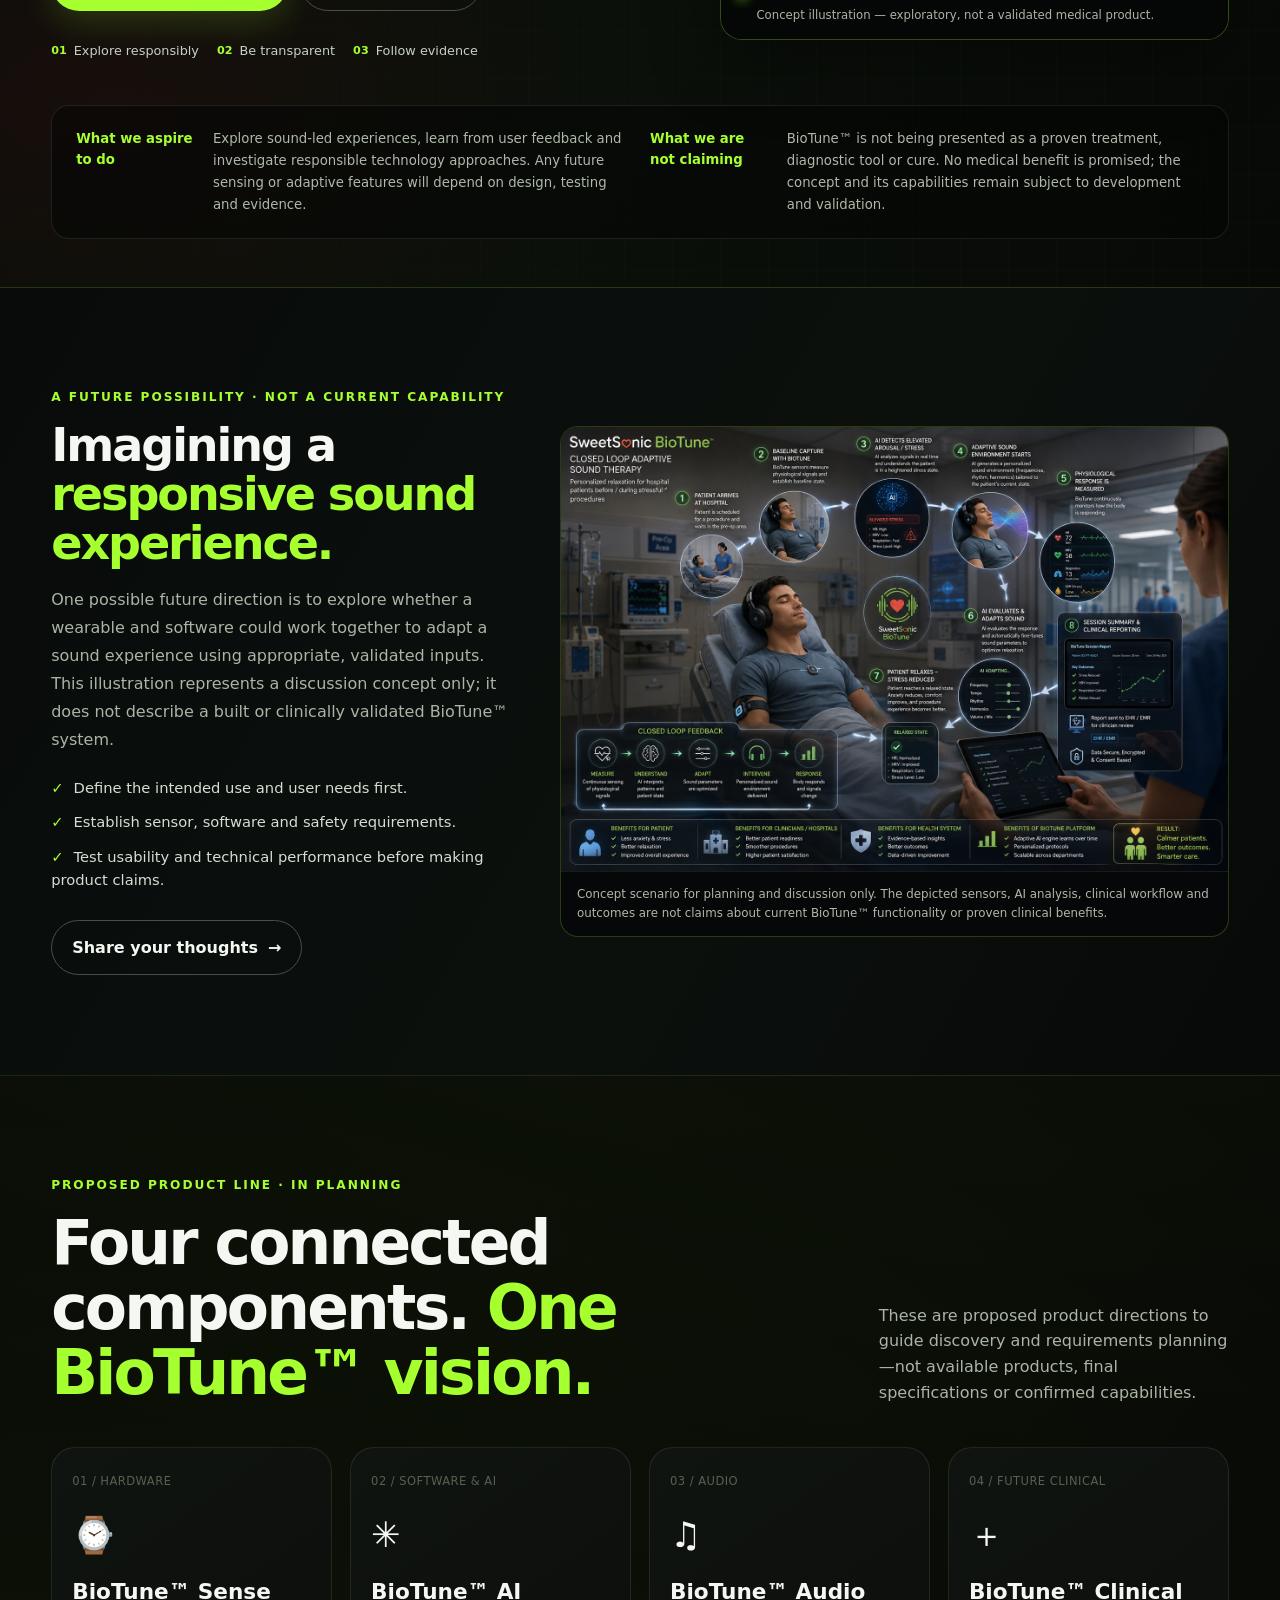
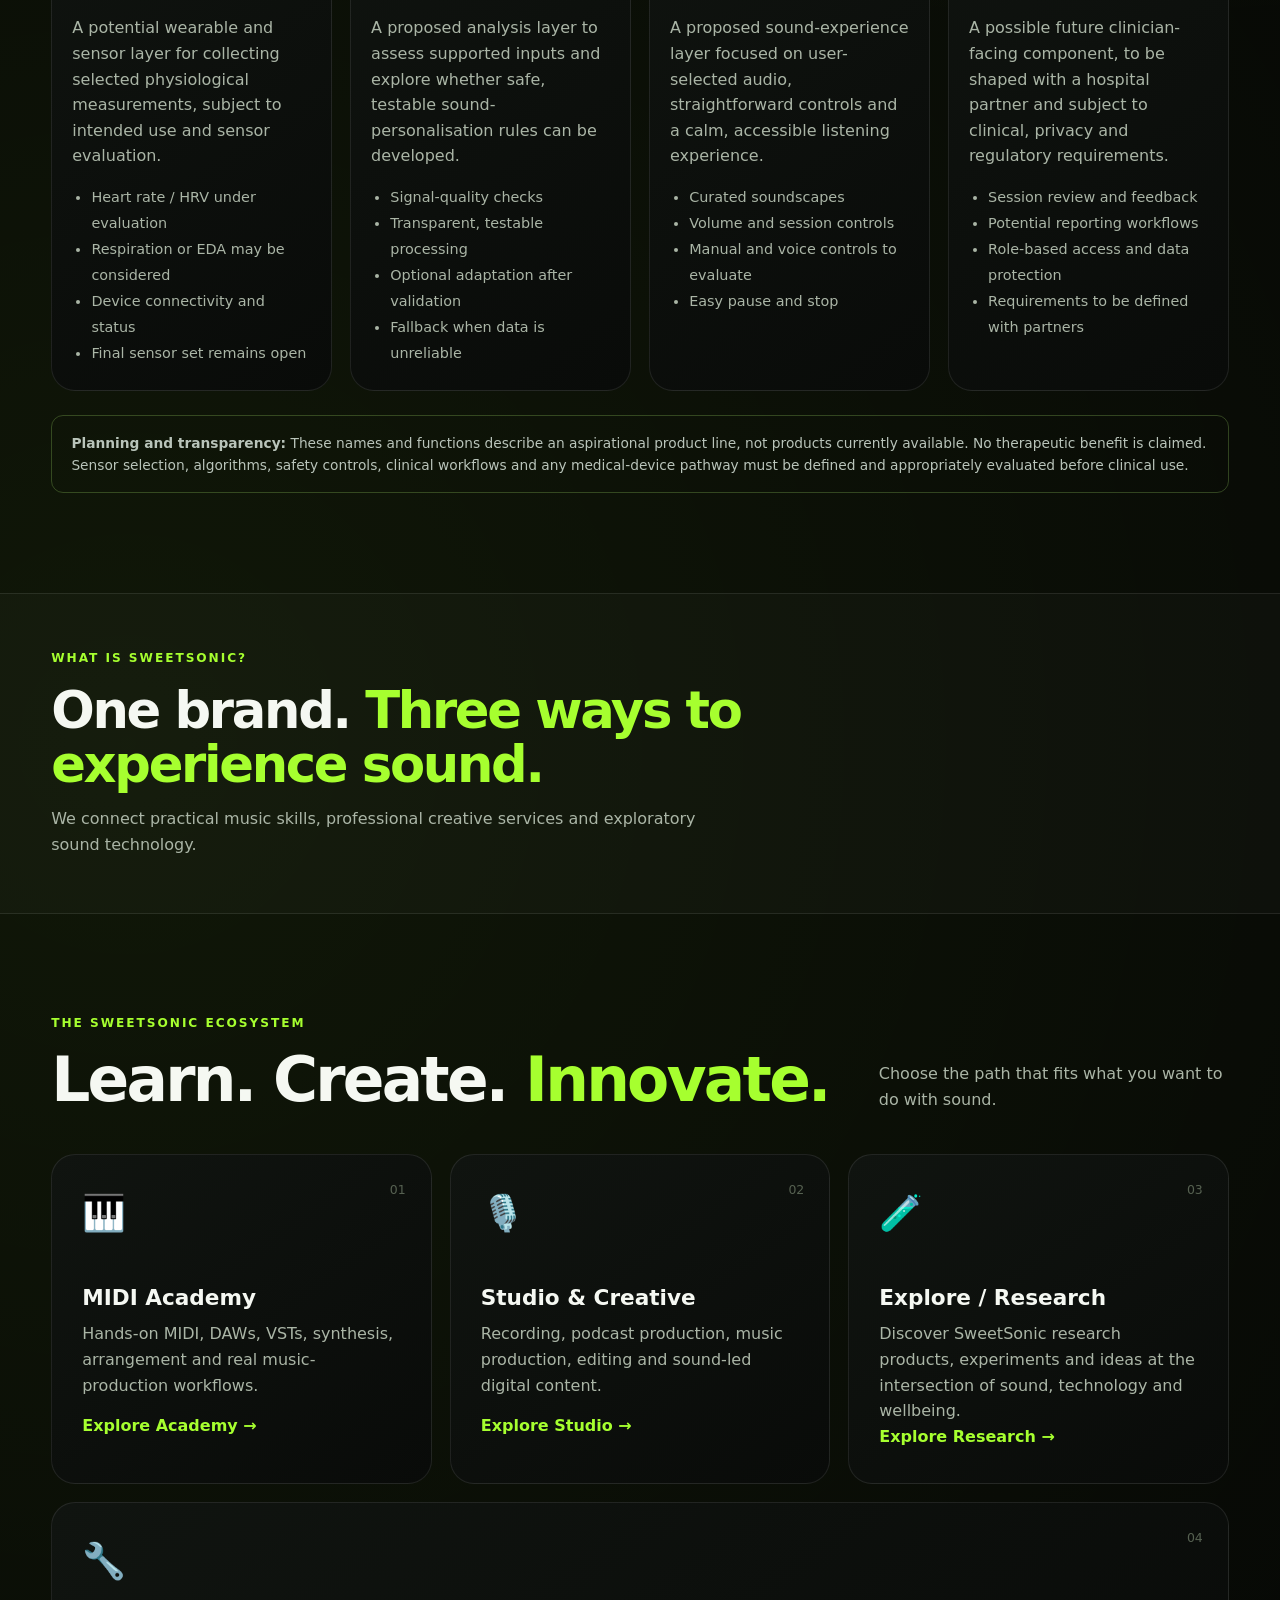
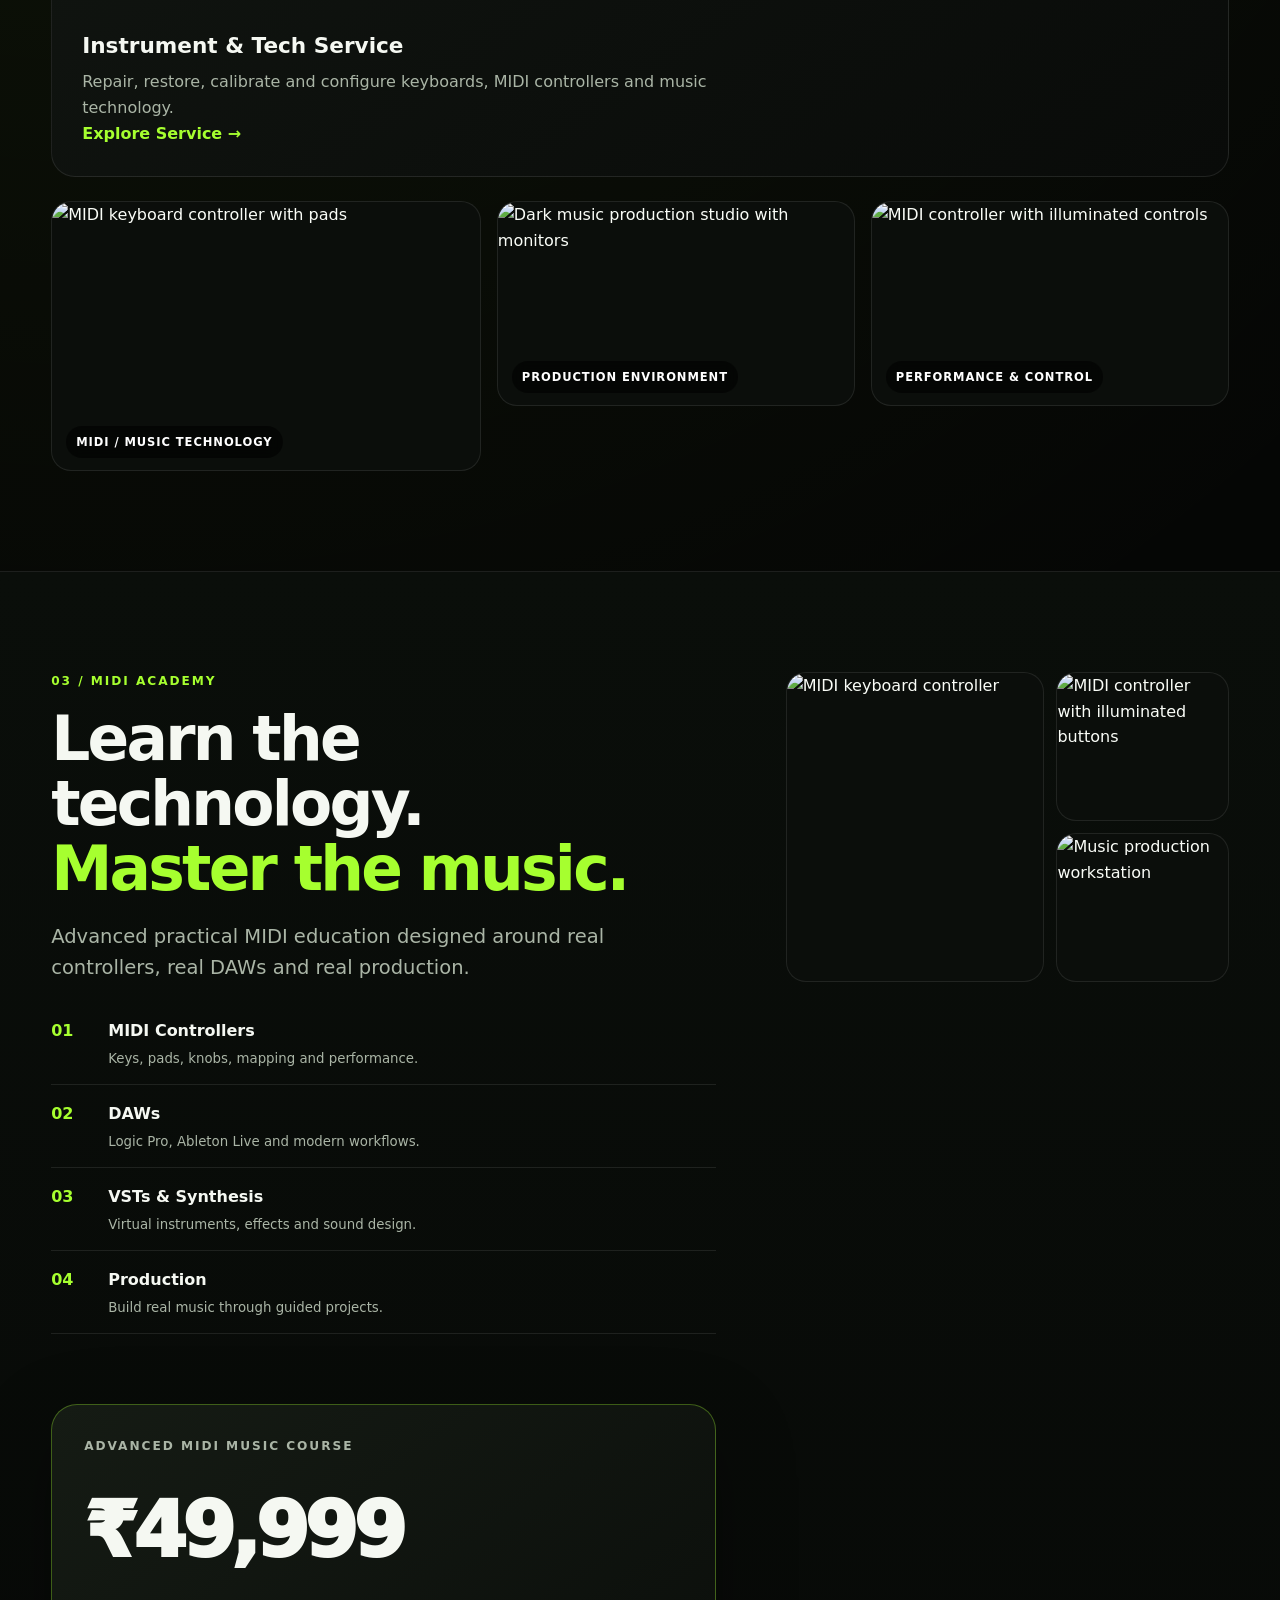
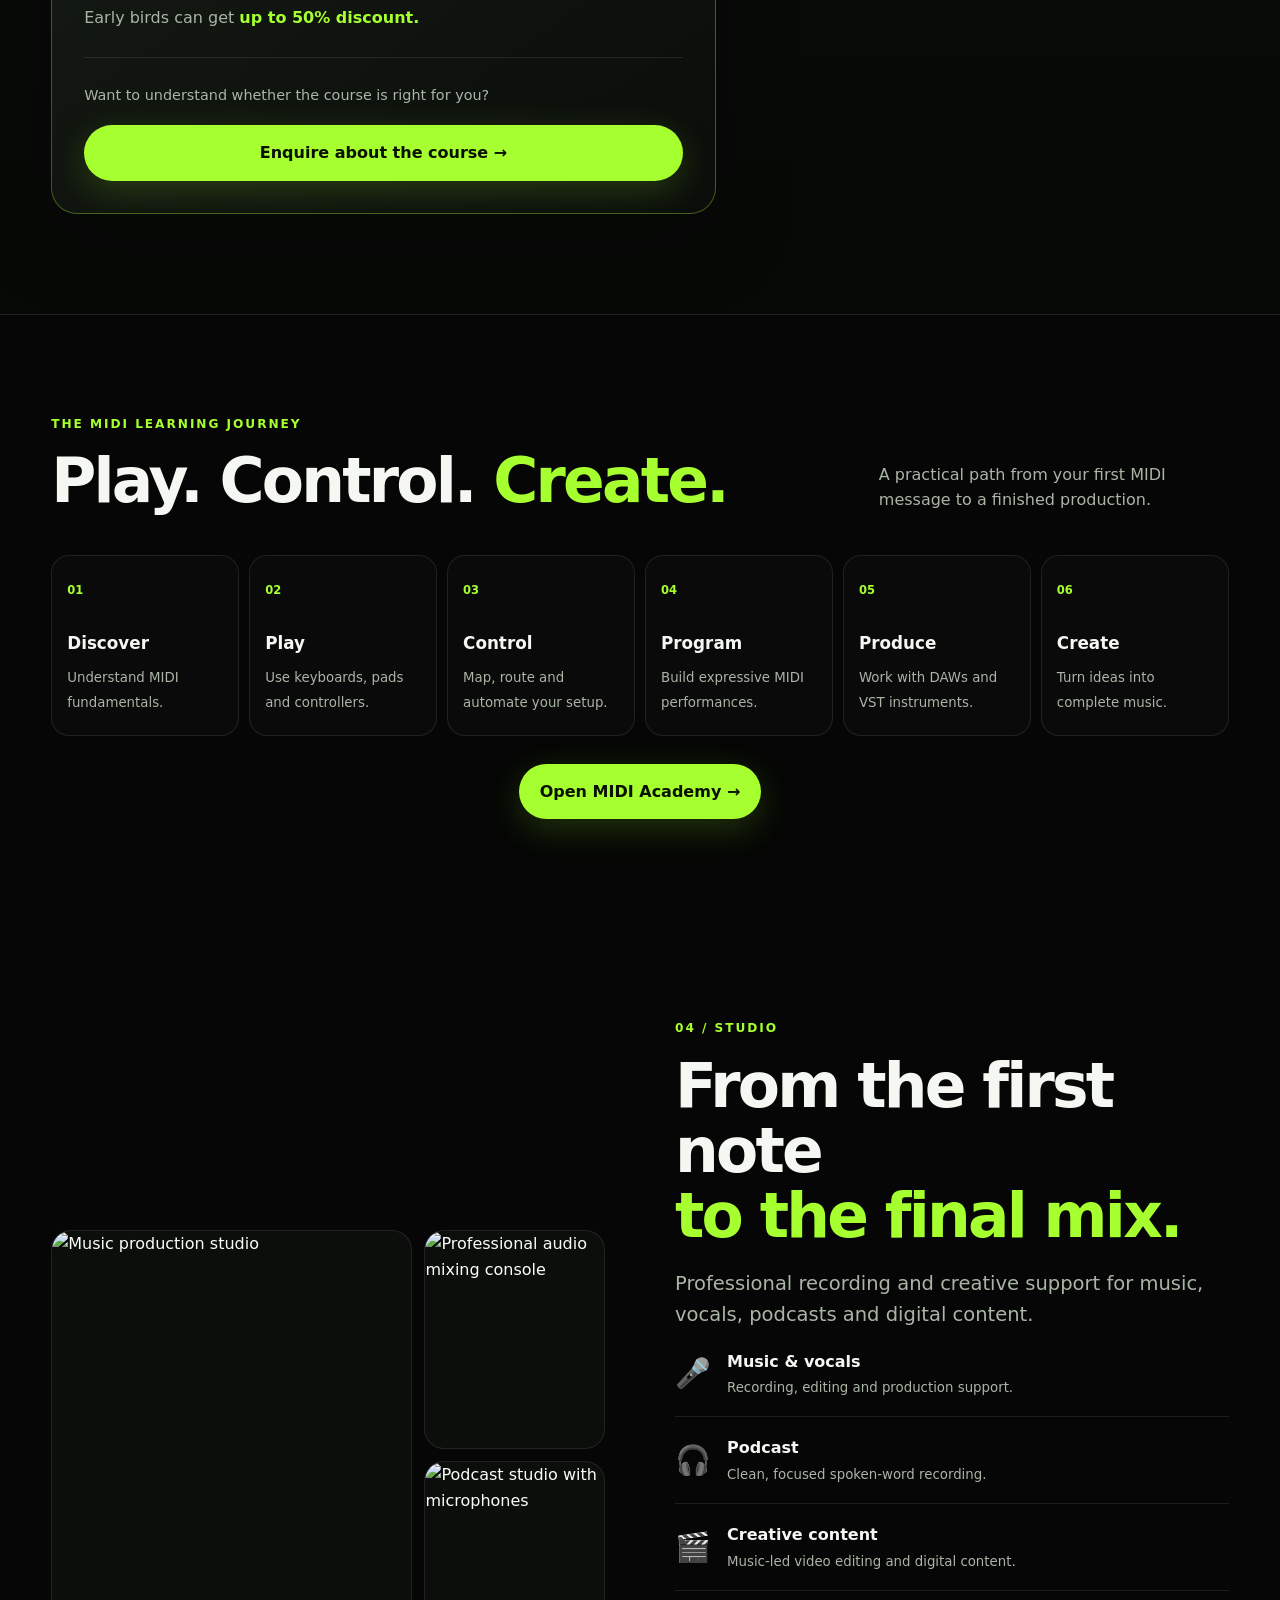
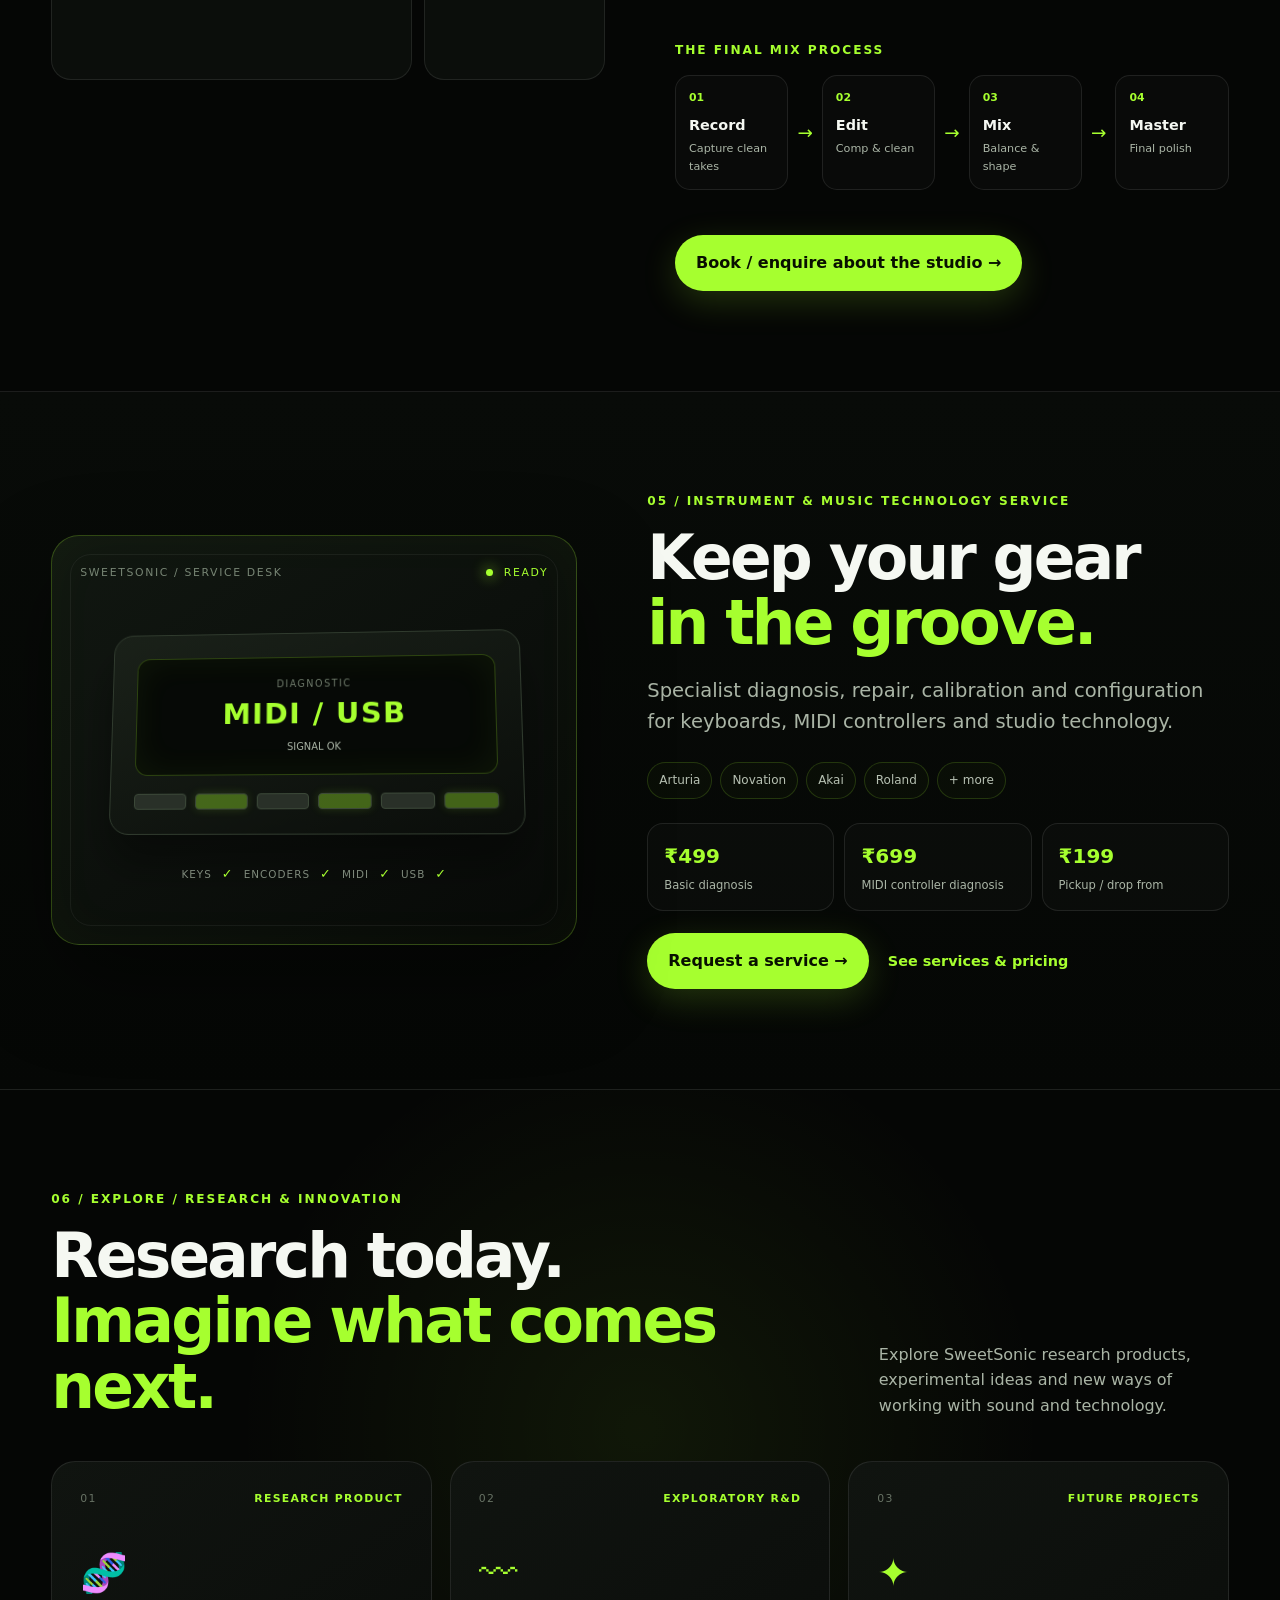
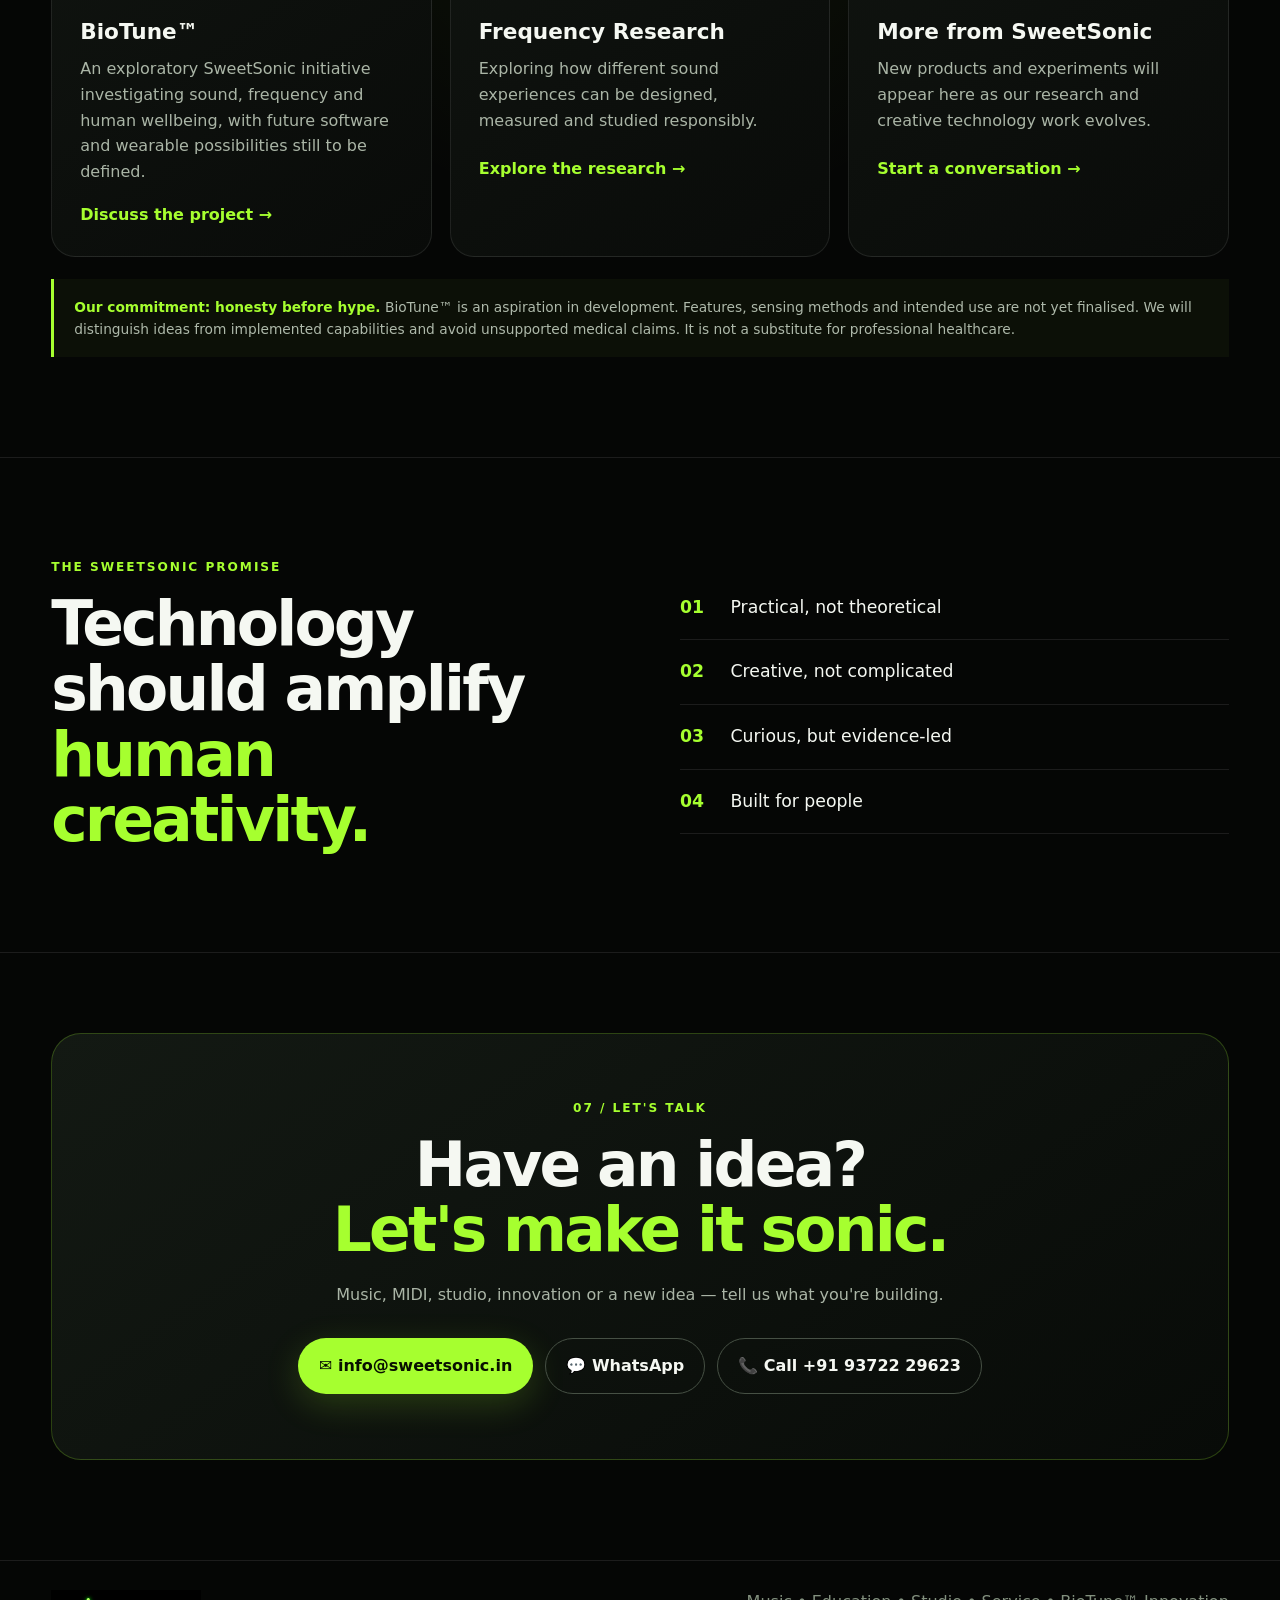
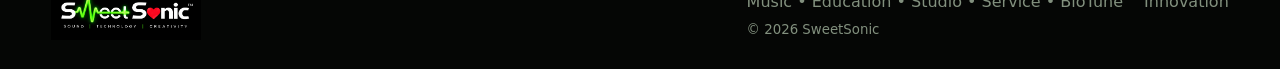
==== commit d8e0eb8f: "Add files via upload" ====
--- a/index.html
+++ b/index.html
@@ -3,21 +3,22 @@
 <head>
   <meta charset="utf-8">
   <meta name="viewport" content="width=device-width,initial-scale=1">
-  <meta name="description" content="SweetSonic — music education, recording, creative technology and exploratory research.">
+  <meta name="description" content="BioTune™ by SweetSonic is an exploratory concept investigating sound, frequency, wearable technology and human wellbeing.">
   <meta name="theme-color" content="#050605">
-  <title>SweetSonic — Sound. Technology. Creativity.</title>
+  <title>BioTune™ by SweetSonic — Sound, Frequency & Human Wellbeing</title>
   <link rel="stylesheet" href="styles.css">
 </head>
 <body>
   <header class="site-header">
     <div class="container nav">
       <a class="brand" href="#home" aria-label="SweetSonic home">
-        <img src="assets/SweetSonicLogo.jpg?v=2" alt="SweetSonic logo">
+        <img src="assets/SweetSonicLogo.jpg?v=20260906" alt="SweetSonic logo">
       </a>
       <button class="menu-toggle" aria-label="Open menu" aria-expanded="false">☰</button>
       <nav class="nav-links" aria-label="Primary navigation">
         <a href="index.html#home">Home</a>
         <a href="index.html#ecosystem">Ecosystem</a>
+        <a class="nav-biotune" href="index.html#biotune">BioTune™ <span>↗</span></a>
         <div class="nav-dropdown">
           <a class="nav-parent" href="midi-academy.html">MIDI Academy <span>⌄</span></a>
           <div class="nav-menu">
@@ -37,60 +38,113 @@
   </header>
 
   <main id="home">
-    <section class="hero section-grid">
-      <div class="hero-copy reveal">
-        <p class="eyebrow">SWEETSONIC / THE NEXT WAVE</p>
-        <div class="hero-title" aria-label="Sound, Technology, Creativity">
-          <div class="hero-word active" data-stage="sound">
-            <span class="word-main">Sound</span>
-            <span class="word-signal" aria-hidden="true">
-              <i></i><i></i><i></i><i></i><i></i><i></i><i></i><i></i><i></i><i></i><i></i><i></i>
-              <b></b>
-            </span>
-          </div>
-          <div class="hero-word" data-stage="technology">
-            <span class="word-main">Technology</span>
-            <span class="tech-circuit" aria-hidden="true">
-              <i></i><i></i><i></i><i></i>
-              <b></b><b></b><b></b>
-            </span>
-          </div>
-          <div class="hero-word" data-stage="creativity">
-            <span class="word-main">Creativity</span>
-            <span class="word-heart" aria-hidden="true">♥</span>
-          </div>
-        </div>
-        <p class="hero-lead">
-          Music education, professional audio production and next-generation sound innovation —
-          brought together under one roof.
-        </p>
-        <div class="actions">
-          <a class="btn btn-primary" href="#ecosystem">Explore SweetSonic <span>→</span></a>
-          <a class="btn btn-ghost" href="#contact">Talk to us</a>
-        </div>
-        <div class="micro-proof">
-          <span>🎹 Learn</span><i></i><span>🎙️ Create</span><i></i><span>🧬 Explore</span>
-        </div>
-      </div>
-
-      <div class="hero-visual reveal">
-        <div class="orb orb-a"></div>
-        <div class="orb orb-b"></div>
-        <div class="hero-media-carousel" aria-label="SweetSonic music, technology and people showcase">
-          <div class="hero-slide active">
-            <img src="assets/sweetsonic-hero-people-gear.jpg" alt="Indian musicians working with keyboards and music technology in a studio">
-            <div class="hero-slide-caption"><span>01</span><strong>PEOPLE • MUSIC • TECHNOLOGY</strong></div>
-          </div>
-          <div class="hero-slide">
-            <img src="https://images.unsplash.com/photo-1781624448097-4e78d7d919f3?auto=format&fit=crop&fm=jpg&q=85&w=1800" alt="MIDI keyboard controller and modern music production setup">
-            <div class="hero-slide-caption"><span>02</span><strong>MIDI • GEAR • CREATION</strong></div>
-          </div>
-          <div class="hero-slide">
-            <img src="https://images.unsplash.com/photo-1712530708772-49749a0bad58?auto=format&fit=crop&fm=jpg&q=85&w=1800" alt="Music producer working in a professional recording studio">
-            <div class="hero-slide-caption"><span>03</span><strong>STUDIO • PRODUCTION • SOUND</strong></div>
-          </div>
-          <div class="hero-slide-dots" aria-hidden="true"><i class="active"></i><i></i><i></i></div>
-        </div>
+    <section class="biotune-home-hero" aria-labelledby="home-title">
+      <div class="biotune-home-backdrop" aria-hidden="true"></div>
+      <div class="container biotune-home-grid">
+        <div class="biotune-home-copy reveal">
+          <p class="eyebrow"><span class="status-dot"></span> SWEETSONIC INNOVATION / BIOTUNE</p>
+          <p class="biotune-status">OUR ASPIRATION · EXPLORATORY CONCEPT IN DEVELOPMENT</p>
+          <h1 id="home-title">BioTune™<span>Sound. Frequency. Human wellbeing.</span></h1>
+          <p class="biotune-home-lead">Exploring how thoughtfully designed sound experiences and emerging technology may support relaxation, focus and personal wellbeing.</p>
+          <p class="biotune-home-note">We are defining the product, hardware and software requirements. The system shown here is a future concept—not a currently available or clinically validated product.</p>
+          <div class="actions">
+            <a class="btn btn-primary" href="#biotune">Explore the BioTune™ vision <span>→</span></a>
+            <a class="btn btn-ghost" href="#contact">Share feedback</a>
+          </div>
+          <div class="micro-proof">
+            <span>♪ Sound experiences</span><i></i><span>⌁ Responsible exploration</span><i></i><span>◎ Evidence-led development</span>
+          </div>
+        </div>
+        <figure class="biotune-home-art reveal">
+          <img src="assets/biotune-clinical-workflow-concept.jpeg" alt="Concept illustration of a possible future BioTune™ wearable and adaptive sound workflow in a hospital setting">
+          <figcaption>Future-use scenario for discussion only. The illustrated sensors, AI analysis, clinical workflow and outcomes are not current BioTune™ capabilities or established clinical benefits.</figcaption>
+        </figure>
+      </div>
+    </section>
+
+    <section id="biotune" class="biotune-feature" aria-labelledby="biotune-title">
+      <div class="container biotune-feature-grid">
+        <div class="biotune-feature-copy reveal">
+          <p class="eyebrow"><span class="status-dot"></span> SWEETSONIC INNOVATION / BIO TUNE</p>
+          <p class="biotune-status">OUR ASPIRATION · EXPLORATORY CONCEPT IN DEVELOPMENT</p>
+          <h2 id="biotune-title">Exploring the relationship between <span>sound, frequency &amp; human wellbeing.</span></h2>
+          <p class="biotune-intro">BioTune™ is our aspiration to explore how sound, emerging technology and—where appropriate—wearable signals might work together to create thoughtful, user-centred sound experiences.</p>
+          <div class="biotune-actions">
+            <a class="btn btn-primary" href="#explore">Discover BioTune™ <span>→</span></a>
+            <a class="btn btn-ghost" href="#contact">Share feedback</a>
+          </div>
+          <div class="aspiration-points" aria-label="BioTune™ principles">
+            <span><b>01</b> Explore responsibly</span>
+            <span><b>02</b> Be transparent</span>
+            <span><b>03</b> Follow evidence</span>
+          </div>
+        </div>
+        <div class="biotune-visual biotune-artwork reveal">
+          <img src="assets/biotune-concept-illustration.jpeg" alt="BioTune™ concept illustration exploring sound, frequency, auditory perception and human wellbeing">
+          <div class="bio-artwork-caption"><span class="status-dot"></span><div><strong>SOUND • FREQUENCY • HUMAN EXPERIENCE</strong><small>Concept illustration — exploratory, not a validated medical product.</small></div></div>
+        </div>
+      </div>
+      <div class="container biotune-transparency reveal">
+        <strong>What we aspire to do</strong>
+        <p>Explore sound-led experiences, learn from user feedback and investigate responsible technology approaches. Any future sensing or adaptive features will depend on design, testing and evidence.</p>
+        <strong>What we are not claiming</strong>
+        <p>BioTune™ is not being presented as a proven treatment, diagnostic tool or cure. No medical benefit is promised; the concept and its capabilities remain subject to development and validation.</p>
+      </div>
+    </section>
+
+    <section class="biotune-future section" aria-labelledby="biotune-future-title">
+      <div class="container biotune-future-grid">
+        <div class="biotune-future-copy reveal">
+          <p class="eyebrow">A FUTURE POSSIBILITY · NOT A CURRENT CAPABILITY</p>
+          <h2 id="biotune-future-title">Imagining a <span>responsive sound experience.</span></h2>
+          <p>One possible future direction is to explore whether a wearable and software could work together to adapt a sound experience using appropriate, validated inputs. This illustration represents a discussion concept only; it does not describe a built or clinically validated BioTune™ system.</p>
+          <ul class="biotune-future-points">
+            <li>Define the intended use and user needs first.</li>
+            <li>Establish sensor, software and safety requirements.</li>
+            <li>Test usability and technical performance before making product claims.</li>
+          </ul>
+          <a class="btn btn-ghost" href="#contact">Share your thoughts <span>→</span></a>
+        </div>
+        <figure class="biotune-case-art reveal">
+          <img src="assets/biotune-clinical-workflow-concept.jpeg" alt="Illustrative concept of a possible future closed-loop sound experience in a hospital setting">
+          <figcaption>Concept scenario for planning and discussion only. The depicted sensors, AI analysis, clinical workflow and outcomes are not claims about current BioTune™ functionality or proven clinical benefits.</figcaption>
+        </figure>
+      </div>
+    </section>
+
+    <section class="biotune-product-line section" aria-labelledby="biotune-product-line-title">
+      <div class="container">
+        <div class="section-heading reveal">
+          <div><p class="eyebrow">PROPOSED PRODUCT LINE · IN PLANNING</p><h2 id="biotune-product-line-title">Four connected components. <span>One BioTune™ vision.</span></h2></div>
+          <p>These are proposed product directions to guide discovery and requirements planning—not available products, final specifications or confirmed capabilities.</p>
+        </div>
+        <div class="eco-grid biotune-product-grid">
+          <article class="eco-card reveal">
+            <div class="card-number">01 / HARDWARE</div><div class="icon" aria-hidden="true">⌚</div>
+            <h3>BioTune™ Sense</h3>
+            <p>A potential wearable and sensor layer for collecting selected physiological measurements, subject to intended use and sensor evaluation.</p>
+            <ul><li>Heart rate / HRV under evaluation</li><li>Respiration or EDA may be considered</li><li>Device connectivity and status</li><li>Final sensor set remains open</li></ul>
+          </article>
+          <article class="eco-card reveal">
+            <div class="card-number">02 / SOFTWARE & AI</div><div class="icon" aria-hidden="true">✳</div>
+            <h3>BioTune™ AI</h3>
+            <p>A proposed analysis layer to assess supported inputs and explore whether safe, testable sound-personalisation rules can be developed.</p>
+            <ul><li>Signal-quality checks</li><li>Transparent, testable processing</li><li>Optional adaptation after validation</li><li>Fallback when data is unreliable</li></ul>
+          </article>
+          <article class="eco-card reveal">
+            <div class="card-number">03 / AUDIO</div><div class="icon" aria-hidden="true">♫</div>
+            <h3>BioTune™ Audio</h3>
+            <p>A proposed sound-experience layer focused on user-selected audio, straightforward controls and a calm, accessible listening experience.</p>
+            <ul><li>Curated soundscapes</li><li>Volume and session controls</li><li>Manual and voice controls to evaluate</li><li>Easy pause and stop</li></ul>
+          </article>
+          <article class="eco-card reveal">
+            <div class="card-number">04 / FUTURE CLINICAL</div><div class="icon" aria-hidden="true">＋</div>
+            <h3>BioTune™ Clinical</h3>
+            <p>A possible future clinician-facing component, to be shaped with a hospital partner and subject to clinical, privacy and regulatory requirements.</p>
+            <ul><li>Session review and feedback</li><li>Potential reporting workflows</li><li>Role-based access and data protection</li><li>Requirements to be defined with partners</li></ul>
+          </article>
+        </div>
+        <p class="biotune-product-disclaimer"><strong>Planning and transparency:</strong> These names and functions describe an aspirational product line, not products currently available. No therapeutic benefit is claimed. Sensor selection, algorithms, safety controls, clinical workflows and any medical-device pathway must be defined and appropriately evaluated before clinical use.</p>
       </div>
     </section>
 
@@ -265,8 +319,8 @@
           <article class="research-card reveal">
             <div class="research-card-top"><span>01</span><b>RESEARCH PRODUCT</b></div>
             <div class="research-icon">🧬</div>
-            <h3>BioTune</h3>
-            <p>A SweetSonic research concept exploring sound, frequency, sensing and human wellbeing.</p>
+            <h3>BioTune™</h3>
+            <p>An exploratory SweetSonic initiative investigating sound, frequency and human wellbeing, with future software and wearable possibilities still to be defined.</p>
             <a href="#contact">Discuss the project →</a>
           </article>
           <article class="research-card reveal">
@@ -284,7 +338,7 @@
             <a href="#contact">Start a conversation →</a>
           </article>
         </div>
-        <div class="research-note reveal"><strong>Evidence-led innovation.</strong> Research concepts are presented transparently and are not medical claims or substitutes for professional healthcare.</div>
+        <div class="research-note reveal"><strong>Our commitment: honesty before hype.</strong> BioTune™ is an aspiration in development. Features, sensing methods and intended use are not yet finalised. We will distinguish ideas from implemented capabilities and avoid unsupported medical claims. It is not a substitute for professional healthcare.</div>
       </div>
     </section>
 
@@ -314,12 +368,17 @@
     </section>
   </main>
 
-  <footer>
-    <div class="container footer-inner">
-      <img src="assets/SweetSonicLogo.jpg?v=2" alt="SweetSonic logo" class="footer-logo">
-      <div><span>Music • Education • Studio • Service • Innovation</span><small>© <span id="year"></span> SweetSonic</small></div>
+<footer>
+  <div class="container footer-inner">
+    <img src="assets/SweetSonicLogo.jpg?v=20260906"
+         alt="SweetSonic logo"
+         class="footer-logo">
+    <div>
+      <span>Music • Education • Studio • Service • BioTune™ Innovation</span>
+      <small>© <span id="year"></span> SweetSonic</small>
     </div>
-  </footer>
+  </div>
+</footer>
   <script src="script.js"></script>
 </body>
 </html>
--- a/styles.css
+++ b/styles.css
@@ -318,7 +318,7 @@
 @media(max-width:900px){.service-home-grid,.service-layout{grid-template-columns:1fr}.service-pricing{position:static}.service-eco-card{grid-column:auto}}
 @media(max-width:560px){.service-console{min-height:360px;padding:22px}.service-device{margin-top:38px;width:96%;padding:17px}.device-screen{height:95px}.device-screen strong{font-size:1.45rem}.service-mini-grid{grid-template-columns:1fr}.text-link{margin-left:0;margin-top:14px}.service-grid,.service-form-grid{grid-template-columns:1fr}.service-form .full-field{grid-column:auto}.pickup-rates{grid-template-columns:1fr 1fr 1fr}.service-hero{padding:65px 0 45px}}
 
-/* Public v2.0 — visual hero carousel replacing the BioTune frequency signal */
+/* Public v2.0 — visual hero carousel replacing the BioTune™ frequency signal */
 .hero-media-carousel{width:min(100%,540px);height:500px;position:relative;border-radius:32px;overflow:hidden;border:1px solid rgba(166,255,47,.25);background:#080b08;box-shadow:0 40px 100px rgba(0,0,0,.45),0 0 70px rgba(166,255,47,.06)}
 .hero-slide{position:absolute;inset:0;opacity:0;visibility:hidden;transform:scale(1.025);transition:opacity .9s ease,transform 5s ease,visibility .9s ease}
 .hero-slide.active{opacity:1;visibility:visible;transform:scale(1)}
@@ -353,3 +353,55 @@
 @media(min-width:1100px){
   .hero-media-carousel{width:650px;height:535px}
 }
+
+
+/* SweetSonic 2.1 — BioTune™ homepage feature and transparent aspiration statement */
+.nav-biotune{color:var(--green)!important;font-weight:850}.nav-biotune span{font-size:.8em}
+.biotune-feature{position:relative;isolation:isolate;overflow:hidden;padding:84px 0 48px;border-top:1px solid rgba(166,255,47,.14);border-bottom:1px solid rgba(166,255,47,.18);background:radial-gradient(ellipse at 78% 35%,rgba(166,255,47,.12),transparent 36%),radial-gradient(ellipse at 7% 80%,rgba(255,38,51,.055),transparent 32%),linear-gradient(120deg,#080b08,#0b100a 58%,#070907)}
+.biotune-feature:before{content:"";position:absolute;inset:0;z-index:-1;opacity:.18;background-image:linear-gradient(rgba(166,255,47,.09) 1px,transparent 1px),linear-gradient(90deg,rgba(166,255,47,.09) 1px,transparent 1px);background-size:48px 48px;mask-image:linear-gradient(90deg,transparent,#000 45%,#000)}
+.biotune-feature-grid{display:grid;grid-template-columns:1.1fr .9fr;align-items:center;gap:48px}
+.biotune-feature-copy .eyebrow{display:flex;align-items:center;gap:10px}.status-dot{display:inline-block;width:8px;height:8px;background:var(--green);border-radius:50%;box-shadow:0 0 12px var(--green);animation:pulse 2s infinite}
+.biotune-status{display:inline-flex;padding:7px 11px;margin:0 0 18px;border:1px solid rgba(166,255,47,.25);border-radius:999px;color:#d2e8c8;background:rgba(166,255,47,.055);font-size:.68rem;font-weight:850;letter-spacing:.09em}
+.biotune-feature h2{font-size:clamp(2.2rem,4.4vw,4.2rem);max-width:720px}.biotune-feature h2 span{color:var(--green)}.biotune-intro{margin-top:20px;max-width:650px;color:var(--muted);font-size:1.08rem}
+.biotune-actions{display:flex;gap:12px;flex-wrap:wrap;margin-top:27px}.aspiration-points{display:flex;gap:18px;flex-wrap:wrap;margin-top:30px;color:#c7d0c3;font-size:.8rem}.aspiration-points span{display:flex;align-items:center;gap:7px}.aspiration-points b{color:var(--green);font-size:.7rem}
+.biotune-visual{min-height:370px;position:relative;display:grid;place-items:center;overflow:hidden}.bio-orbit{position:absolute;border:1px solid rgba(166,255,47,.24);border-radius:50%;aspect-ratio:1}.bio-orbit-one{width:min(82%,370px);animation:bioOrbit 18s linear infinite}.bio-orbit-two{width:min(65%,290px);border-color:rgba(255,38,51,.28);border-style:dashed;animation:bioOrbit 25s linear infinite reverse}.bio-orbit-one:before,.bio-orbit-two:after{content:"";position:absolute;width:8px;height:8px;border-radius:50%;background:var(--green);box-shadow:0 0 16px var(--green);top:15%;left:18%}.bio-orbit-two:after{background:var(--red);box-shadow:0 0 16px var(--red);top:auto;left:auto;right:9%;bottom:24%}
+.bio-core{z-index:2;width:140px;height:140px;border-radius:50%;display:flex;flex-direction:column;align-items:center;justify-content:center;background:radial-gradient(circle at 35% 25%,#26391b,#080b08 72%);border:1px solid rgba(166,255,47,.55);box-shadow:0 0 55px rgba(166,255,47,.12),inset 0 0 35px rgba(166,255,47,.08);transform:translateY(-14px)}.bio-core span{font-size:.95rem;color:#fff}.bio-core strong{font-size:1.65rem;color:var(--green);line-height:1}.bio-core i{font-style:normal;color:var(--red);font-size:1.2rem;margin-top:5px}
+.bio-wave{position:absolute;inset:0;display:flex;align-items:center;justify-content:center;gap:5px;opacity:.65;pointer-events:none}.bio-wave i{display:block;width:3px;height:var(--bar);border-radius:8px;background:linear-gradient(180deg,rgba(166,255,47,.15),var(--green),rgba(166,255,47,.2));transform-origin:center;animation:bioBars 1.8s ease-in-out infinite;animation-delay:var(--delay);box-shadow:0 0 9px rgba(166,255,47,.18)}.bio-wave-back{transform:rotate(-8deg) scaleX(1.02)}
+.bio-visual-caption{position:absolute;bottom:10px;left:0;right:0;display:flex;justify-content:center;gap:10px;align-items:center;text-align:left}.bio-visual-caption>span{width:8px;height:8px;background:var(--red);border-radius:50%;box-shadow:0 0 12px rgba(255,38,51,.65)}.bio-visual-caption strong,.bio-visual-caption small{display:block}.bio-visual-caption strong{font-size:.65rem;letter-spacing:.13em;color:#dfe8da}.bio-visual-caption small{font-size:.72rem;color:var(--muted);margin-top:3px}
+.biotune-transparency{display:grid;grid-template-columns:.28fr 1fr .28fr 1fr;gap:12px 20px;align-items:start;margin-top:44px;padding:22px 24px;border:1px solid rgba(255,255,255,.09);border-radius:18px;background:rgba(4,6,4,.54)}.biotune-transparency strong{font-size:.83rem;color:var(--green)}.biotune-transparency p{color:#aeb9aa;font-size:.83rem;line-height:1.65}
+@keyframes bioBars{0%,100%{transform:scaleY(.35);opacity:.55}50%{transform:scaleY(1);opacity:1}}@keyframes bioOrbit{to{transform:rotate(360deg)}}
+@media(max-width:900px){.biotune-feature-grid{grid-template-columns:1fr;gap:20px}.biotune-feature-copy{max-width:760px}.biotune-visual{min-height:330px}.biotune-transparency{grid-template-columns:1fr 2fr;gap:8px 16px}.biotune-transparency strong:nth-of-type(2){grid-column:1}.biotune-transparency p:nth-of-type(2){grid-column:2}}
+@media(max-width:560px){.biotune-feature{padding:64px 0 35px}.biotune-visual{min-height:280px}.biotune-status{font-size:.59rem;letter-spacing:.045em}.aspiration-points{gap:10px 14px}.biotune-transparency{grid-template-columns:1fr;padding:19px}.biotune-transparency p:nth-of-type(2),.biotune-transparency strong:nth-of-type(2){grid-column:auto}.bio-visual-caption{bottom:0}.bio-visual-caption strong{font-size:.58rem}.bio-visual-caption small{font-size:.67rem}}
+@media(prefers-reduced-motion:reduce){.status-dot,.bio-orbit,.bio-wave i{animation:none}}
+
+/* BioTune™ supplied concept artwork and future-workflow illustration */
+.biotune-artwork{min-height:0!important;display:block!important;overflow:hidden;border:1px solid rgba(166,255,47,.28);border-radius:22px;background:#050708;box-shadow:0 22px 70px rgba(0,0,0,.35)}
+.biotune-artwork>img{display:block;width:100%;height:auto;max-height:680px;object-fit:contain;background:#050708}
+.bio-artwork-caption{display:flex;align-items:flex-start;gap:10px;padding:14px 17px;background:rgba(5,8,6,.94);border-top:1px solid rgba(166,255,47,.16)}
+.bio-artwork-caption .status-dot{flex:0 0 8px;margin-top:5px}.bio-artwork-caption strong,.bio-artwork-caption small{display:block}.bio-artwork-caption strong{font-size:.68rem;letter-spacing:.1em;color:#e4f1df}.bio-artwork-caption small{font-size:.73rem;color:var(--muted);margin-top:4px;line-height:1.5}
+.biotune-future{background:linear-gradient(120deg,#080b0a,#0b100d 58%,#080909);border-bottom:1px solid rgba(166,255,47,.12)}
+.biotune-future-grid{display:grid;grid-template-columns:.82fr 1.18fr;gap:44px;align-items:center}
+.biotune-future-copy h2{font-size:clamp(2rem,3.6vw,3.4rem)}.biotune-future-copy h2 span{color:var(--green)}.biotune-future-copy>p:not(.eyebrow){color:var(--muted);line-height:1.75;margin:18px 0}
+.biotune-future-points{list-style:none;padding:0;margin:22px 0 28px;display:grid;gap:11px;color:#d6ded2;font-size:.92rem}.biotune-future-points li:before{content:'✓';color:var(--green);font-weight:900;margin-right:10px}
+.biotune-case-art{margin:0;overflow:hidden;border:1px solid rgba(166,255,47,.22);border-radius:18px;background:#050708}.biotune-case-art img{display:block;width:100%;height:auto}.biotune-case-art figcaption{padding:13px 16px;color:#aeb9aa;font-size:.74rem;line-height:1.6;border-top:1px solid rgba(255,255,255,.08)}
+@media(max-width:900px){.biotune-future-grid{grid-template-columns:1fr;gap:26px}.biotune-artwork>img{max-height:none}}
+
+
+/* BioTune™-first homepage hero */
+.biotune-home-hero{position:relative;isolation:isolate;overflow:hidden;padding:clamp(3.5rem,7vw,7rem) 0;background:#050806;color:#f7f9f7}
+.biotune-home-backdrop{position:absolute;inset:0;z-index:-1;background:radial-gradient(ellipse at 78% 40%,rgba(106,195,80,.14),transparent 48%),linear-gradient(120deg,#050806 0%,#0a100d 56%,#070908 100%)}
+.biotune-home-grid{display:grid;grid-template-columns:minmax(300px,.82fr) minmax(0,1.18fr);gap:clamp(2rem,4vw,4.5rem);align-items:center}
+.biotune-home-copy h1{font-size:clamp(3.4rem,7vw,6.8rem);line-height:.96;letter-spacing:-.055em;margin:.6rem 0 1.25rem;color:#f8faf8}
+.biotune-home-copy h1 span{display:block;margin-top:1rem;font-size:clamp(1.15rem,2.1vw,2rem);line-height:1.25;letter-spacing:-.02em;color:#a6e66b;font-weight:500}
+.biotune-home-lead{font-size:clamp(1.05rem,1.45vw,1.28rem);line-height:1.65;max-width:39rem;color:#e0e7e0}
+.biotune-home-note{font-size:.9rem;line-height:1.6;color:#aab7ad;border-left:2px solid #9ce35f;padding-left:1rem;margin:1.3rem 0 1.6rem}
+.biotune-home-art{margin:0;min-width:0}
+.biotune-home-art img{display:block;width:100%;height:auto;max-height:690px;object-fit:contain;border:1px solid rgba(176,226,157,.35);border-radius:18px;box-shadow:0 25px 90px rgba(0,0,0,.45)}
+.biotune-home-art figcaption{font-size:.76rem;line-height:1.5;color:#aab7ad;margin:.7rem .2rem 0}
+@media(max-width:900px){.biotune-home-grid{grid-template-columns:1fr}.biotune-home-art{order:2}.biotune-home-copy{max-width:48rem}.biotune-home-art img{max-height:none}}
+@media(max-width:560px){.biotune-home-hero{padding:3rem 0}.biotune-home-copy h1{font-size:3.25rem}.biotune-home-grid{gap:2rem}.biotune-home-art img{border-radius:12px}}
+
+.biotune-product-grid{grid-template-columns:repeat(4,minmax(0,1fr));align-items:stretch}.biotune-product-grid .eco-card{padding:24px 20px;min-width:0}.biotune-product-grid .eco-card p{min-height:150px}.biotune-product-grid .card-number{position:static;margin-bottom:1rem;font-size:.72rem;letter-spacing:.04em}.biotune-product-grid .icon{margin-bottom:1.1rem}
+.biotune-product-grid .eco-card ul{margin:1rem 0 0;padding-left:1.2rem;color:var(--muted,#aeb8af);line-height:1.8;font-size:.9rem}
+.biotune-product-disclaimer{margin:1.5rem 0 0;padding:1rem 1.2rem;border:1px solid rgba(166,230,107,.25);border-radius:12px;color:#b9c4ba;font-size:.86rem;line-height:1.6}
+@media(max-width:1050px){.biotune-product-grid{grid-template-columns:repeat(2,minmax(0,1fr))}.biotune-product-grid .eco-card p{min-height:0}}@media(max-width:600px){.biotune-product-grid{grid-template-columns:1fr}.biotune-product-grid .eco-card{padding:24px}}
